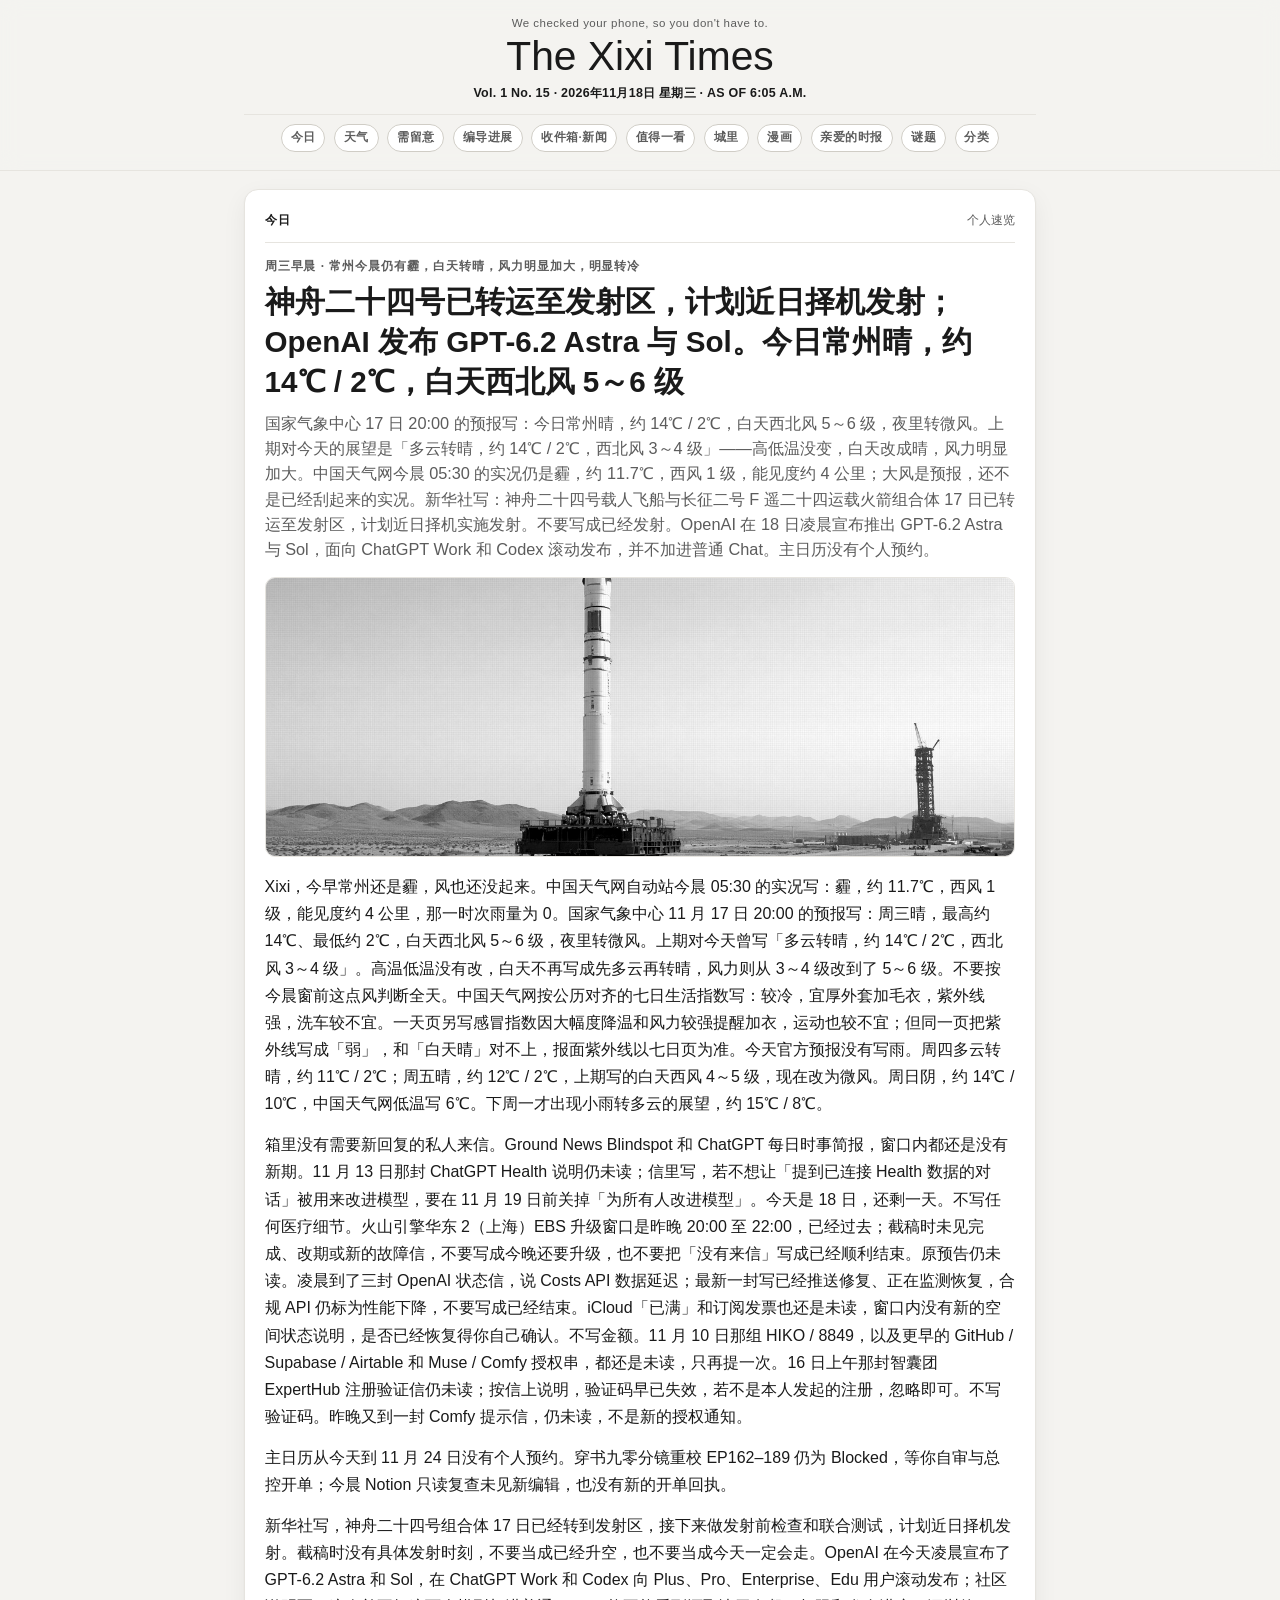
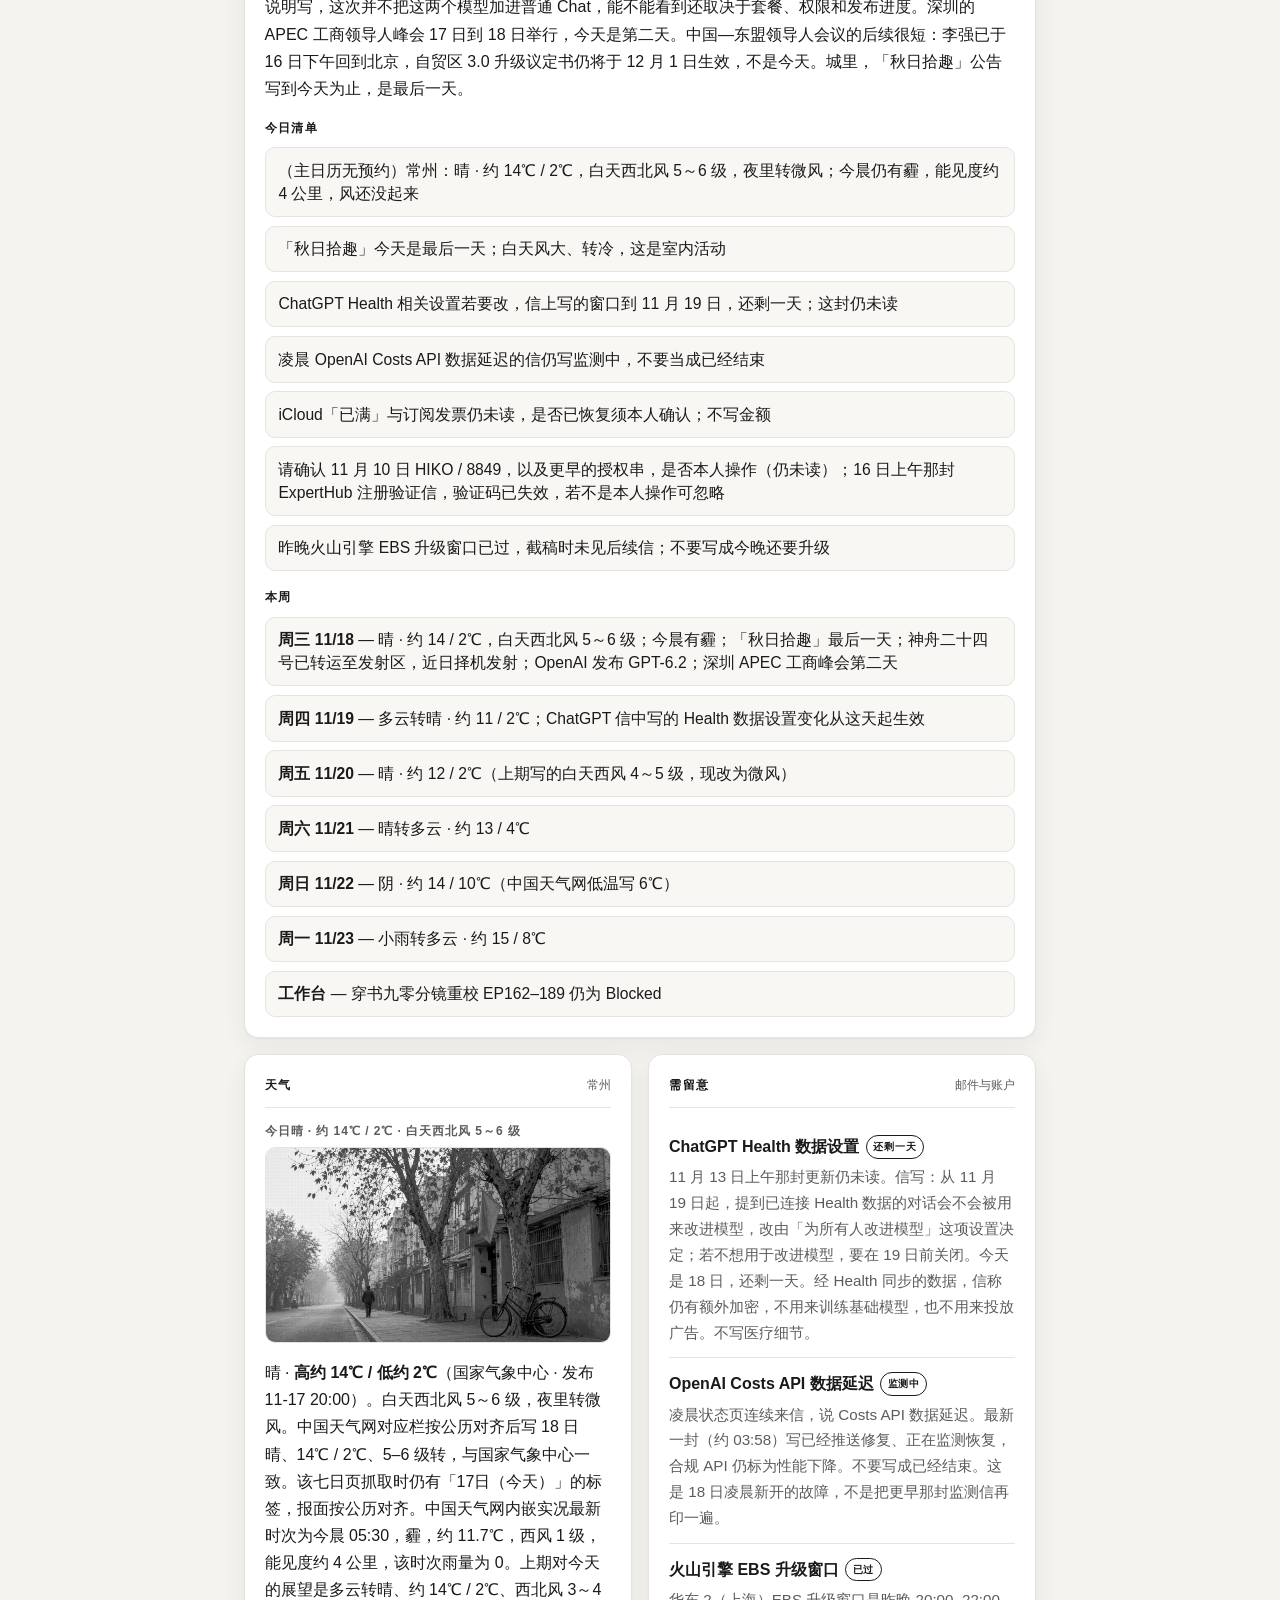
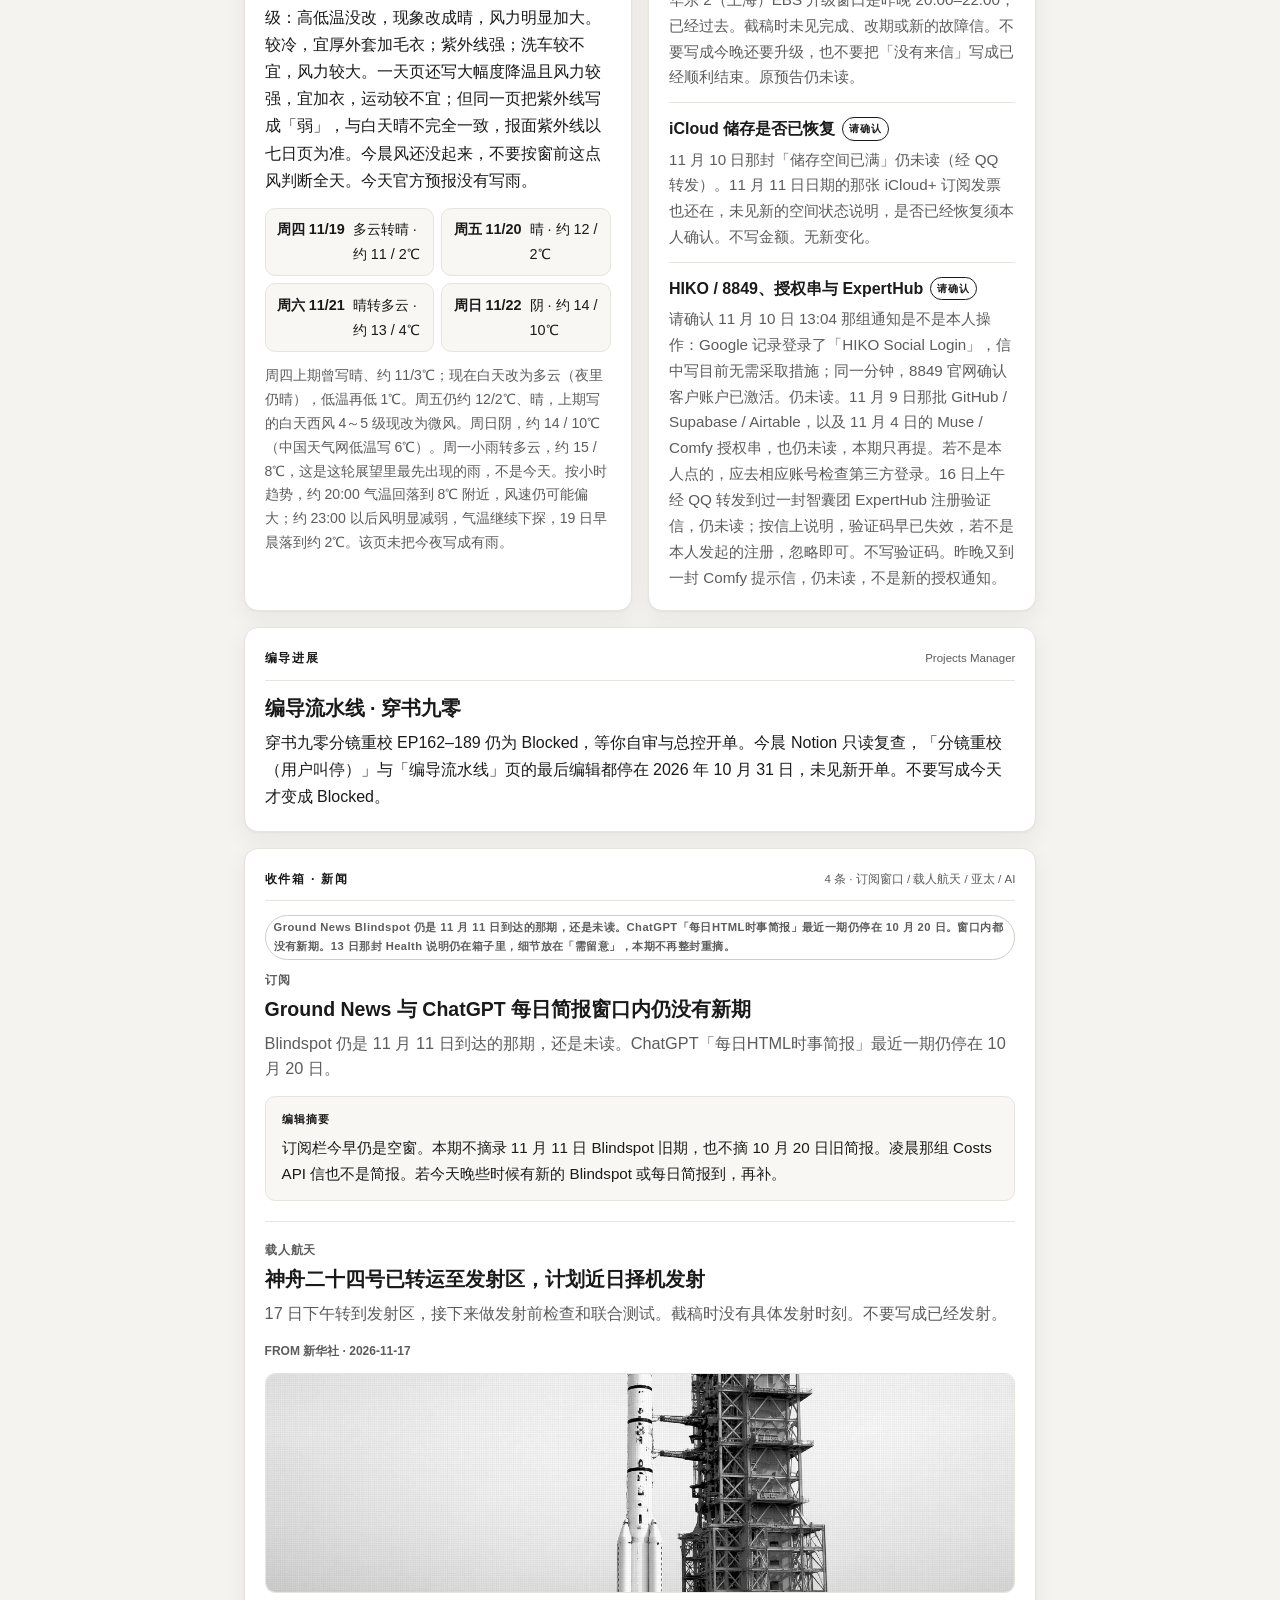
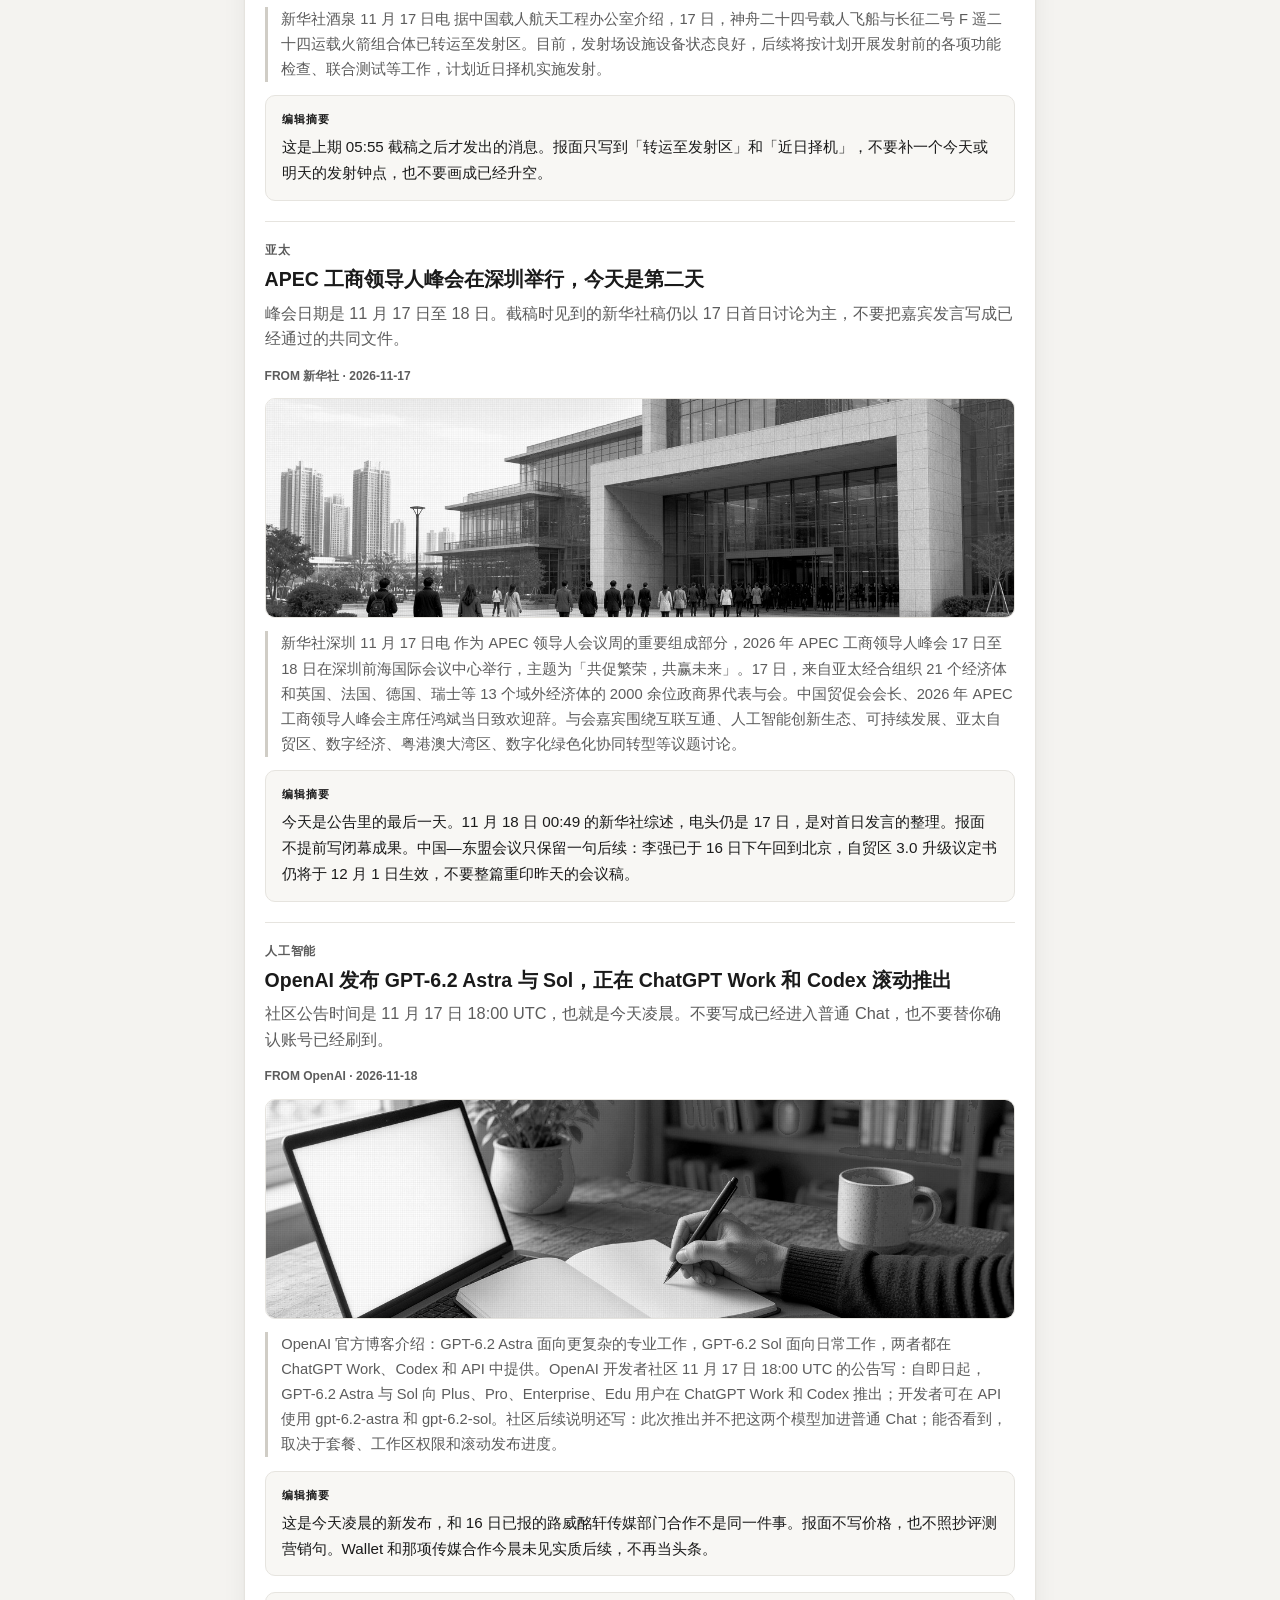
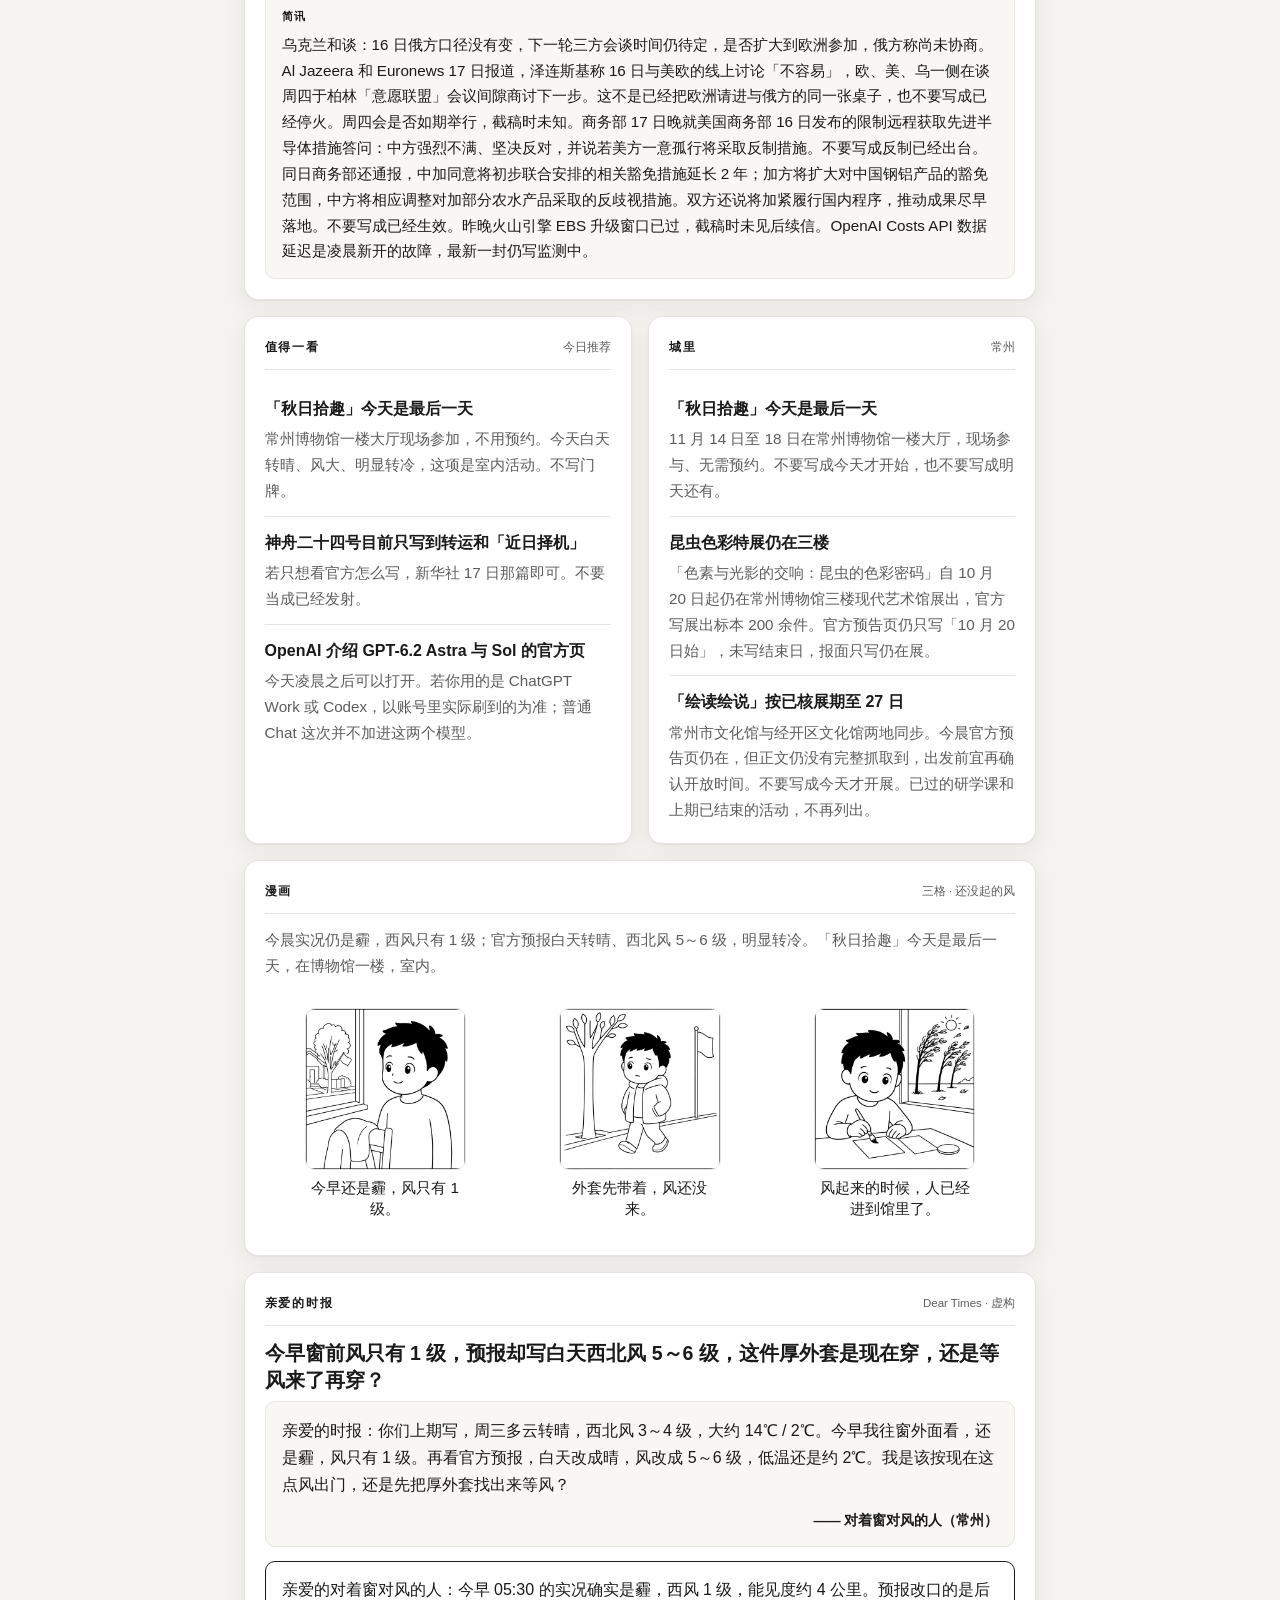
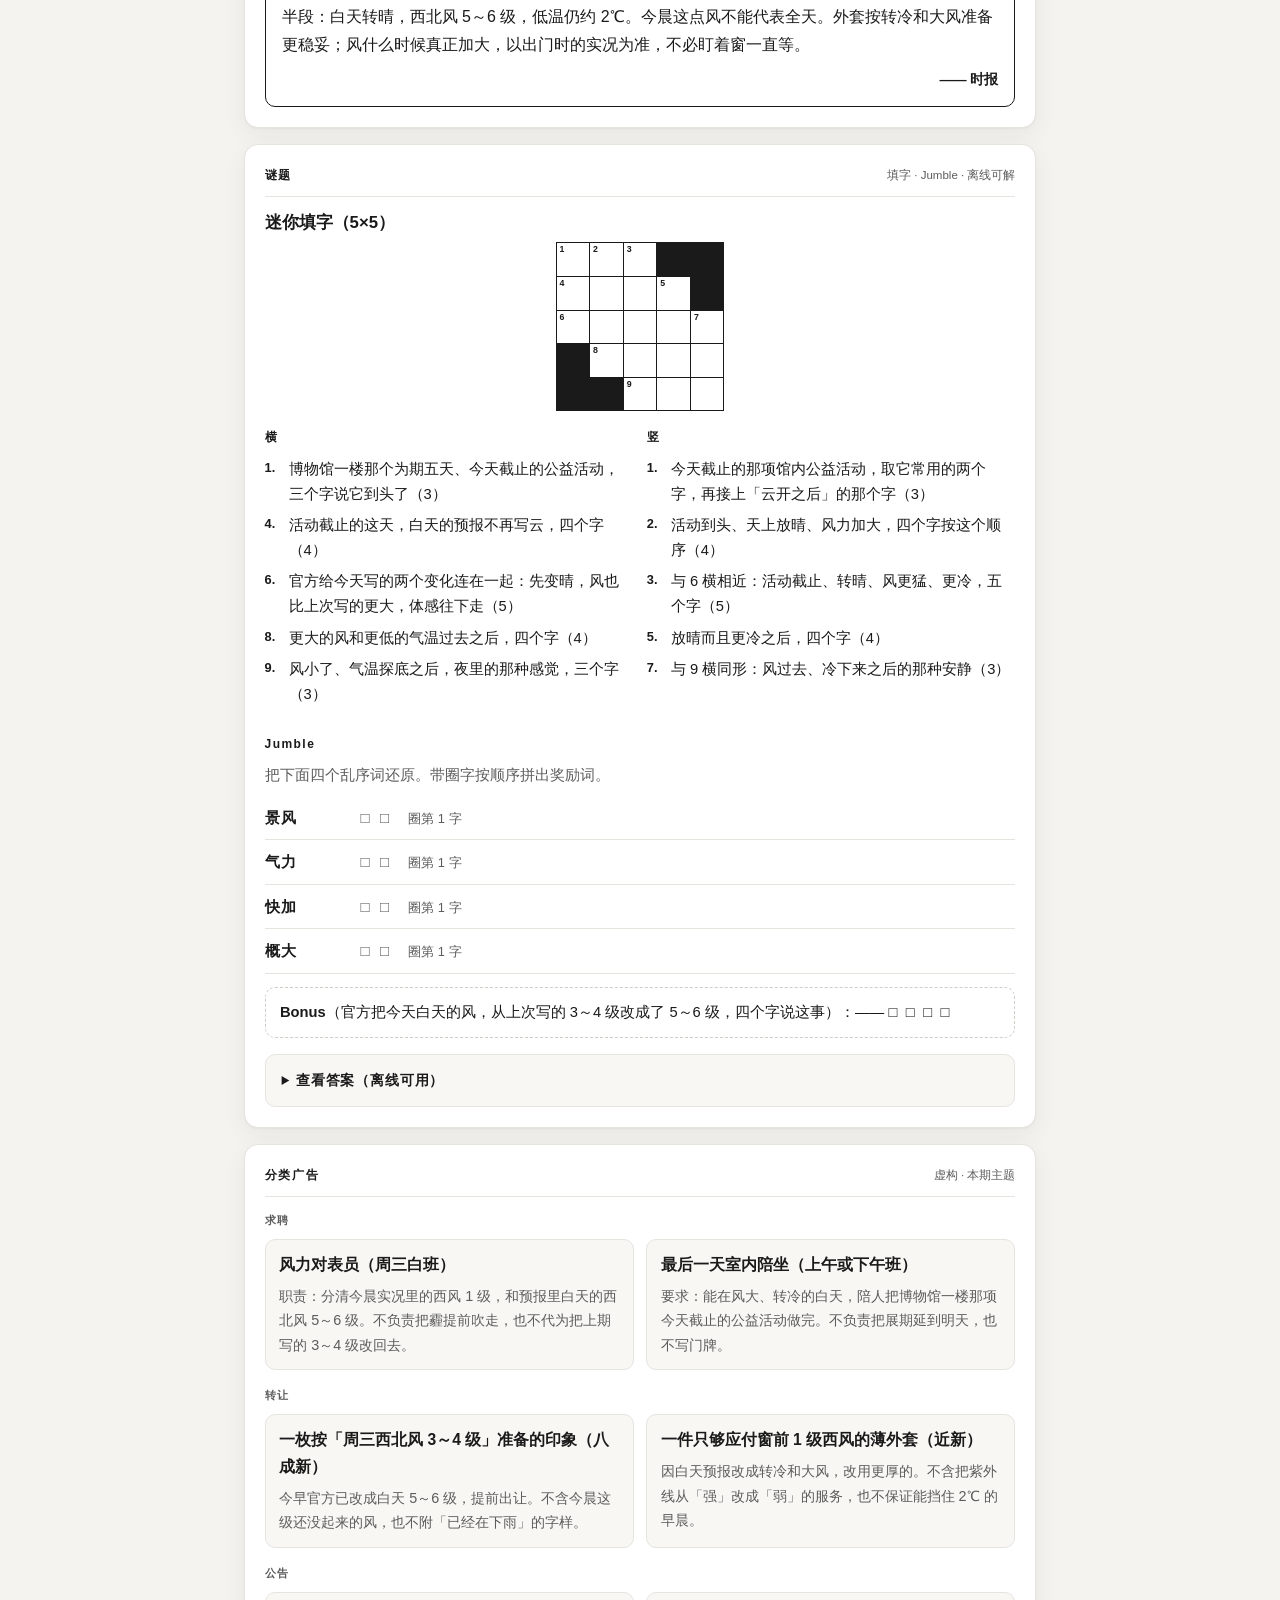
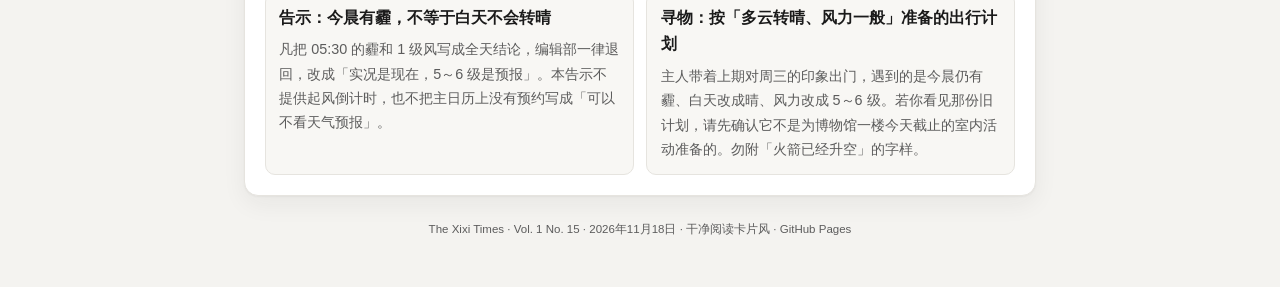
==== docs/index.html @ eb5a060d "Publish The Xixi Times Vol.1 No.15 (2026-11-18) Co-authored-by: xixi <shanxixi0329@gmail.com>" ====
<!DOCTYPE html>
<html lang="zh-CN">
<head>
<meta charset="utf-8">
<meta name="viewport" content="width=device-width, initial-scale=1">
<meta http-equiv="refresh" content="0; url=latest.html">
<title>The Xixi Times</title>
<link rel="stylesheet" href="edition.css">
</head>
<body>
<main class="wrap" style="padding:2rem 1.15rem;">
  <article class="card">
    <h1 class="hed">The Xixi Times</h1>
    <p class="dek">最新一期已就绪。</p>
    <p><a href="latest.html">打开最新一期（Vol.1 No.15 · 2026-11-18）</a></p>
    <p style="font-size:0.9rem;color:#5c5c5c;"><a href="2026-11-18.html">日期版 2026-11-18</a></p>
  </article>
</main>
</body>
</html>
---- docs/edition.css ----
/* The Xixi Times — card edition for GitHub Pages (system CJK fonts, phone-friendly) */

:root {
  --bg: #f4f3f0;
  --card: #ffffff;
  --ink: #1a1a1a;
  --muted: #5c5c5c;
  --line: #e6e4df;
  --line-strong: #d0cdc6;
  --soft-shadow: 0 1px 2px rgba(26, 26, 26, 0.04), 0 8px 24px rgba(26, 26, 26, 0.06);
  --radius: 14px;
  --pad: 1.25rem;
  --max: 100%;
}

*, *::before, *::after { box-sizing: border-box; }

html {
  scroll-behavior: smooth;
}

body {
  margin: 0;
  padding: 0 0 3rem;
  background: var(--bg);
  color: var(--ink);
  font-family: "PingFang SC","Hiragino Sans GB","Microsoft YaHei","PingFang SC","Hiragino Sans GB","Microsoft YaHei","Noto Sans CJK SC",sans-serif;
  font-size: 17px;
  line-height: 1.7;
  -webkit-font-smoothing: antialiased;
}

a {
  color: var(--ink);
  text-decoration-thickness: 1px;
  text-underline-offset: 0.18em;
}

a:hover { opacity: 0.75; }

/* —— Masthead —— */
.masthead {
  position: sticky;
  top: 0;
  z-index: 40;
  background: rgba(244, 243, 240, 0.92);
  backdrop-filter: blur(10px);
  -webkit-backdrop-filter: blur(10px);
  border-bottom: 1px solid var(--line);
}

.masthead-inner {
  max-width: var(--max);
  margin: 0 auto;
  padding: 0.85rem 1.15rem 0.75rem;
}

.motto {
  font-family: "PingFang SC","Hiragino Sans GB","Microsoft YaHei","PingFang SC","Hiragino Sans GB","Microsoft YaHei","Noto Sans CJK SC",sans-serif;
  font-size: 0.72rem;
  font-weight: 400;
  letter-spacing: 0.04em;
  color: var(--muted);
  text-align: center;
  margin: 0 0 0.2rem;
}

.nameplate {
  font-family: "PingFang SC","Hiragino Sans GB","Microsoft YaHei","PingFang SC","Hiragino Sans GB","Microsoft YaHei","Noto Sans CJK SC",sans-serif;
  font-size: clamp(1.85rem, 5vw, 2.55rem);
  line-height: 1;
  text-align: center;
  margin: 0.15rem 0 0.35rem;
  font-weight: 400;
}

.dateline {
  font-family: "PingFang SC","Hiragino Sans GB","Microsoft YaHei","PingFang SC","Hiragino Sans GB","Microsoft YaHei","Noto Sans CJK SC",sans-serif;
  font-size: 0.78rem;
  font-weight: 700;
  letter-spacing: 0.02em;
  text-align: center;
  color: var(--ink);
  margin: 0;
}

.toc {
  display: flex;
  flex-wrap: wrap;
  gap: 0.35rem 0.55rem;
  justify-content: center;
  margin-top: 0.65rem;
  padding-top: 0.55rem;
  border-top: 1px solid var(--line);
}

.toc a {
  font-family: "PingFang SC","Hiragino Sans GB","Microsoft YaHei","PingFang SC","Hiragino Sans GB","Microsoft YaHei","Noto Sans CJK SC",sans-serif;
  font-size: 0.72rem;
  font-weight: 700;
  letter-spacing: 0.04em;
  text-decoration: none;
  color: var(--muted);
  padding: 0.2rem 0.55rem;
  border: 1px solid var(--line-strong);
  border-radius: 999px;
  background: var(--card);
}

.toc a:hover {
  color: var(--ink);
  border-color: var(--ink);
  opacity: 1;
}

/* —— Layout —— */
.wrap {
  max-width: var(--max);
  margin: 0 auto;
  padding: 1.15rem 1.15rem 0;
  display: flex;
  flex-direction: column;
  gap: 1rem;
}

.card {
  background: var(--card);
  border: 1px solid var(--line);
  border-radius: var(--radius);
  box-shadow: var(--soft-shadow);
  padding: var(--pad);
}

.card-header {
  display: flex;
  align-items: baseline;
  justify-content: space-between;
  gap: 0.75rem;
  margin-bottom: 0.85rem;
  padding-bottom: 0.65rem;
  border-bottom: 1px solid var(--line);
}

.section-label {
  font-family: "PingFang SC","Hiragino Sans GB","Microsoft YaHei","PingFang SC","Hiragino Sans GB","Microsoft YaHei","Noto Sans CJK SC",sans-serif;
  font-size: 0.78rem;
  font-weight: 800;
  letter-spacing: 0.14em;
  text-transform: uppercase;
  margin: 0;
}

.section-note {
  font-family: "PingFang SC","Hiragino Sans GB","Microsoft YaHei","PingFang SC","Hiragino Sans GB","Microsoft YaHei","Noto Sans CJK SC",sans-serif;
  font-size: 0.72rem;
  color: var(--muted);
  margin: 0;
}

.kicker {
  font-family: "PingFang SC","Hiragino Sans GB","Microsoft YaHei","PingFang SC","Hiragino Sans GB","Microsoft YaHei","Noto Sans CJK SC",sans-serif;
  font-size: 0.75rem;
  font-weight: 800;
  letter-spacing: 0.08em;
  color: var(--muted);
  margin: 0 0 0.35rem;
}

h1.hed {
  font-family: "PingFang SC","Hiragino Sans GB","Microsoft YaHei","PingFang SC","Hiragino Sans GB","Microsoft YaHei","Noto Sans CJK SC",sans-serif;
  font-size: clamp(1.45rem, 3.5vw, 1.85rem);
  font-weight: 700;
  line-height: 1.35;
  margin: 0 0 0.55rem;
}

h2.hed {
  font-family: "PingFang SC","Hiragino Sans GB","Microsoft YaHei","PingFang SC","Hiragino Sans GB","Microsoft YaHei","Noto Sans CJK SC",sans-serif;
  font-size: 1.22rem;
  font-weight: 700;
  line-height: 1.4;
  margin: 0 0 0.45rem;
}

h3.hed-sm {
  font-family: "PingFang SC","Hiragino Sans GB","Microsoft YaHei","PingFang SC","Hiragino Sans GB","Microsoft YaHei","Noto Sans CJK SC",sans-serif;
  font-size: 1.05rem;
  font-weight: 700;
  line-height: 1.4;
  margin: 0 0 0.35rem;
}

.dek {
  font-family: "PingFang SC","Hiragino Sans GB","Microsoft YaHei","PingFang SC","Hiragino Sans GB","Microsoft YaHei","Noto Sans CJK SC",sans-serif;
  font-size: 1.02rem;
  line-height: 1.55;
  color: var(--muted);
  margin: 0 0 0.9rem;
}

.byline {
  font-family: "PingFang SC","Hiragino Sans GB","Microsoft YaHei","PingFang SC","Hiragino Sans GB","Microsoft YaHei","Noto Sans CJK SC",sans-serif;
  font-size: 0.75rem;
  font-weight: 700;
  color: var(--muted);
  margin: 0 0 0.75rem;
}

.body p {
  margin: 0 0 0.85rem;
}

.body p:last-child { margin-bottom: 0; }

.lead-img {
  width: 100%;
  height: auto;
  max-height: 280px;
  object-fit: cover;
  border-radius: 10px;
  display: block;
  margin: 0 0 1rem;
  border: 1px solid var(--line);
}

.story-img {
  width: 100%;
  height: auto;
  max-height: 220px;
  object-fit: cover;
  border-radius: 10px;
  display: block;
  margin: 0.75rem 0 0.85rem;
  border: 1px solid var(--line);
}

.summary {
  margin-top: 0.85rem;
  padding: 0.85rem 1rem;
  background: #f8f7f4;
  border-radius: 10px;
  border: 1px solid var(--line);
  font-size: 0.95rem;
}

.summary-label {
  font-family: "PingFang SC","Hiragino Sans GB","Microsoft YaHei","PingFang SC","Hiragino Sans GB","Microsoft YaHei","Noto Sans CJK SC",sans-serif;
  font-size: 0.7rem;
  font-weight: 800;
  letter-spacing: 0.1em;
  display: block;
  margin-bottom: 0.35rem;
}

.uncertain {
  display: inline-block;
  font-family: "PingFang SC","Hiragino Sans GB","Microsoft YaHei","PingFang SC","Hiragino Sans GB","Microsoft YaHei","Noto Sans CJK SC",sans-serif;
  font-size: 0.7rem;
  font-weight: 700;
  letter-spacing: 0.04em;
  padding: 0.15rem 0.5rem;
  border: 1px solid var(--line-strong);
  border-radius: 999px;
  color: var(--muted);
  margin: 0 0 0.65rem;
}

/* —— Lists / chips —— */
.bullet-list {
  list-style: none;
  margin: 0;
  padding: 0;
  display: flex;
  flex-direction: column;
  gap: 0.55rem;
}

.bullet-list li {
  padding: 0.65rem 0.8rem;
  background: #f8f7f4;
  border-radius: 10px;
  border: 1px solid var(--line);
  font-size: 0.98rem;
  line-height: 1.5;
}

.subhead {
  font-family: "PingFang SC","Hiragino Sans GB","Microsoft YaHei","PingFang SC","Hiragino Sans GB","Microsoft YaHei","Noto Sans CJK SC",sans-serif;
  font-size: 0.75rem;
  font-weight: 800;
  letter-spacing: 0.12em;
  margin: 1rem 0 0.55rem;
}

.subhead:first-child { margin-top: 0; }

/* —— Weather —— */
.wx-big {
  font-family: "PingFang SC","Hiragino Sans GB","Microsoft YaHei","PingFang SC","Hiragino Sans GB","Microsoft YaHei","Noto Sans CJK SC",sans-serif;
  font-size: 2rem;
  font-weight: 800;
  line-height: 1.1;
  margin: 0 0 0.35rem;
}

.wx-big span {
  font-size: 0.85rem;
  font-weight: 700;
  letter-spacing: 0.06em;
  color: var(--muted);
  margin-left: 0.35rem;
}

.wx-grid {
  display: grid;
  grid-template-columns: 1fr;
  gap: 0.45rem;
  margin-top: 0.85rem;
}

@media (min-width: 560px) {
  .wx-grid { grid-template-columns: 1fr 1fr; }
}

.wx-day {
  display: flex;
  justify-content: space-between;
  gap: 0.5rem;
  padding: 0.55rem 0.7rem;
  border: 1px solid var(--line);
  border-radius: 10px;
  background: #f8f7f4;
  font-size: 0.9rem;
}

.wx-day strong {
  font-family: "PingFang SC","Hiragino Sans GB","Microsoft YaHei","PingFang SC","Hiragino Sans GB","Microsoft YaHei","Noto Sans CJK SC",sans-serif;
  font-weight: 800;
  white-space: nowrap;
}

/* —— Needs a look —— */
.look-item {
  padding: 0.75rem 0;
  border-bottom: 1px solid var(--line);
}

.look-item:last-child { border-bottom: 0; padding-bottom: 0; }
.look-item:first-child { padding-top: 0; }

.look-hed {
  font-family: "PingFang SC","Hiragino Sans GB","Microsoft YaHei","PingFang SC","Hiragino Sans GB","Microsoft YaHei","Noto Sans CJK SC",sans-serif;
  font-weight: 700;
  font-size: 1rem;
  margin: 0 0 0.25rem;
  display: flex;
  flex-wrap: wrap;
  align-items: center;
  gap: 0.4rem;
}

.tag {
  font-family: "PingFang SC","Hiragino Sans GB","Microsoft YaHei","PingFang SC","Hiragino Sans GB","Microsoft YaHei","Noto Sans CJK SC",sans-serif;
  font-size: 0.65rem;
  font-weight: 800;
  letter-spacing: 0.08em;
  padding: 0.12rem 0.4rem;
  border-radius: 999px;
  border: 1px solid var(--ink);
  text-transform: uppercase;
}

.tag.fyi {
  border-color: var(--line-strong);
  color: var(--muted);
}

.look-dek {
  margin: 0;
  color: var(--muted);
  font-size: 0.95rem;
}

/* —— Story cards —— */
.story + .story {
  margin-top: 1.25rem;
  padding-top: 1.15rem;
  border-top: 1px solid var(--line);
}

.excerpt {
  font-size: 0.92rem;
  color: var(--muted);
  border-left: 3px solid var(--line-strong);
  padding-left: 0.85rem;
  margin: 0.65rem 0;
}

/* —— Two-up grid for light cards —— */
.grid-2 {
  display: grid;
  grid-template-columns: 1fr;
  gap: 1rem;
}

@media (min-width: 700px) {
  .grid-2 { grid-template-columns: 1fr 1fr; }
}

/* —— Comic —— */
.comic-grid {
  display: grid;
  grid-template-columns: 1fr;
  gap: 0.85rem;
}

@media (min-width: 640px) {
  .comic-grid { grid-template-columns: 1fr 1fr 1fr; }
}

.comic-panel {
  display: flex;
  flex-direction: column;
  gap: 0.45rem;
}

.comic-panel img {
  width: 100%;
  aspect-ratio: 1;
  object-fit: cover;
  border-radius: 10px;
  border: 1px solid var(--line);
  display: block;
}

.comic-cap {
  font-family: "PingFang SC","Hiragino Sans GB","Microsoft YaHei","PingFang SC","Hiragino Sans GB","Microsoft YaHei","Noto Sans CJK SC",sans-serif;
  font-size: 0.95rem;
  text-align: center;
  margin: 0;
  line-height: 1.4;
}

.premise {
  font-size: 0.95rem;
  color: var(--muted);
  margin: 0 0 0.85rem;
}

/* —— Dear Times —— */
.letter-block {
  padding: 0.9rem 1rem;
  background: #f8f7f4;
  border-radius: 10px;
  border: 1px solid var(--line);
  margin-bottom: 0.85rem;
}

.reply-block {
  padding: 0.9rem 1rem;
  border-radius: 10px;
  border: 1px solid var(--ink);
}

.sig {
  font-family: "PingFang SC","Hiragino Sans GB","Microsoft YaHei","PingFang SC","Hiragino Sans GB","Microsoft YaHei","Noto Sans CJK SC",sans-serif;
  font-size: 0.85rem;
  font-weight: 700;
  margin: 0.65rem 0 0;
  text-align: right;
}

/* —— Puzzles —— */
.xw-wrap {
  overflow-x: auto;
  margin: 0.5rem 0 1rem;
}

.xw {
  border-collapse: collapse;
  margin: 0 auto;
}

.xw td {
  width: 2.1rem;
  height: 2.1rem;
  border: 1.5px solid var(--ink);
  text-align: center;
  vertical-align: middle;
  font-family: "PingFang SC","Hiragino Sans GB","Microsoft YaHei","PingFang SC","Hiragino Sans GB","Microsoft YaHei","Noto Sans CJK SC",sans-serif;
  font-weight: 700;
  font-size: 1rem;
  position: relative;
  background: #fff;
}

.xw td.block {
  background: #1a1a1a;
  border-color: #1a1a1a;
}

.xw .num {
  position: absolute;
  top: 2px;
  left: 3px;
  font-size: 0.55rem;
  font-weight: 800;
  line-height: 1;
}

.clue-cols {
  display: grid;
  grid-template-columns: 1fr;
  gap: 0.85rem;
}

@media (min-width: 600px) {
  .clue-cols { grid-template-columns: 1fr 1fr; }
}

.clue-list {
  list-style: none;
  margin: 0;
  padding: 0;
  font-size: 0.92rem;
}

.clue-list li {
  margin-bottom: 0.4rem;
  padding-left: 1.5rem;
  position: relative;
}

.clue-list .n {
  position: absolute;
  left: 0;
  font-family: "PingFang SC","Hiragino Sans GB","Microsoft YaHei","PingFang SC","Hiragino Sans GB","Microsoft YaHei","Noto Sans CJK SC",sans-serif;
  font-weight: 800;
  font-size: 0.8rem;
}

.jumble-row {
  display: flex;
  flex-wrap: wrap;
  align-items: baseline;
  gap: 0.5rem 1rem;
  padding: 0.55rem 0;
  border-bottom: 1px solid var(--line);
  font-size: 0.95rem;
}

.jumble-row:last-of-type { border-bottom: 0; }

.j-scramble {
  font-family: "PingFang SC","Hiragino Sans GB","Microsoft YaHei","PingFang SC","Hiragino Sans GB","Microsoft YaHei","Noto Sans CJK SC",sans-serif;
  font-weight: 800;
  letter-spacing: 0.12em;
  min-width: 5rem;
}

.j-slots {
  font-family: "PingFang SC","Hiragino Sans GB","Microsoft YaHei","PingFang SC","Hiragino Sans GB","Microsoft YaHei","Noto Sans CJK SC",sans-serif;
  letter-spacing: 0.2em;
  color: var(--muted);
}

.bonus-box {
  margin-top: 0.85rem;
  padding: 0.75rem 0.9rem;
  border: 1px dashed var(--line-strong);
  border-radius: 10px;
  font-size: 0.92rem;
}

.answers {
  margin-top: 1rem;
  padding: 0.85rem 1rem;
  background: #f8f7f4;
  border-radius: 10px;
  border: 1px solid var(--line);
}

.answers summary {
  font-family: "PingFang SC","Hiragino Sans GB","Microsoft YaHei","PingFang SC","Hiragino Sans GB","Microsoft YaHei","Noto Sans CJK SC",sans-serif;
  font-weight: 800;
  font-size: 0.85rem;
  letter-spacing: 0.06em;
  cursor: pointer;
}

.answers-body {
  margin-top: 0.65rem;
  font-size: 0.9rem;
  color: var(--muted);
}

/* —— Classifieds —— */
.ad-grid {
  display: grid;
  grid-template-columns: 1fr;
  gap: 0.75rem;
}

@media (min-width: 600px) {
  .ad-grid { grid-template-columns: 1fr 1fr; }
}

.ad {
  padding: 0.75rem 0.85rem;
  border: 1px solid var(--line);
  border-radius: 10px;
  background: #f8f7f4;
}

.ad h4 {
  font-family: "PingFang SC","Hiragino Sans GB","Microsoft YaHei","PingFang SC","Hiragino Sans GB","Microsoft YaHei","Noto Sans CJK SC",sans-serif;
  font-size: 0.98rem;
  margin: 0 0 0.35rem;
}

.ad p {
  margin: 0;
  font-size: 0.9rem;
  color: var(--muted);
}

.ad-cat {
  font-family: "PingFang SC","Hiragino Sans GB","Microsoft YaHei","PingFang SC","Hiragino Sans GB","Microsoft YaHei","Noto Sans CJK SC",sans-serif;
  font-size: 0.7rem;
  font-weight: 800;
  letter-spacing: 0.12em;
  color: var(--muted);
  margin: 0 0 0.55rem;
}

/* —— Link list —— */
.link-item {
  padding: 0.65rem 0;
  border-bottom: 1px solid var(--line);
}

.link-item:last-child { border-bottom: 0; }

.link-item h4 {
  font-family: "PingFang SC","Hiragino Sans GB","Microsoft YaHei","PingFang SC","Hiragino Sans GB","Microsoft YaHei","Noto Sans CJK SC",sans-serif;
  font-size: 1rem;
  margin: 0 0 0.25rem;
}

.link-item p {
  margin: 0;
  font-size: 0.92rem;
  color: var(--muted);
}

.foot {
  max-width: var(--max);
  margin: 1.5rem auto 0;
  padding: 0 1.15rem;
  text-align: center;
  font-family: "PingFang SC","Hiragino Sans GB","Microsoft YaHei","PingFang SC","Hiragino Sans GB","Microsoft YaHei","Noto Sans CJK SC",sans-serif;
  font-size: 0.72rem;
  color: var(--muted);
}

/* —— Mobile / GH Pages tune (no local fonts) —— */
html { -webkit-text-size-adjust: 100%; }
body {
  font-size: 16px;
  overflow-x: hidden;
}
.masthead-inner,
.wrap,
.foot {
  max-width: min(820px, 100%);
  width: 100%;
  box-sizing: border-box;
  padding-left: max(0.85rem, env(safe-area-inset-left));
  padding-right: max(0.85rem, env(safe-area-inset-right));
}
.card { max-width: 100%; }
.lead-img, .story-img, .comic-panel img {
  max-width: 100%;
  height: auto;
}
.toc {
  overflow-x: auto;
  -webkit-overflow-scrolling: touch;
  flex-wrap: nowrap;
  justify-content: flex-start;
  padding-bottom: 0.35rem;
}
@media (min-width: 480px) {
  .toc { flex-wrap: wrap; justify-content: center; overflow-x: visible; }
}
@media (max-width: 479px) {
  body { font-size: 16px; line-height: 1.65; }
  .card { padding: 1rem; border-radius: 12px; }
  h1.hed { font-size: 1.35rem; }
  h2.hed { font-size: 1.12rem; }
  .nameplate { font-size: 1.75rem; }
  .xw td { width: 1.75rem; height: 1.75rem; font-size: 0.9rem; }
}

@media print {
  .masthead { position: static; background: #fff; }
  body { background: #fff; }
  .card { box-shadow: none; break-inside: avoid; }
}
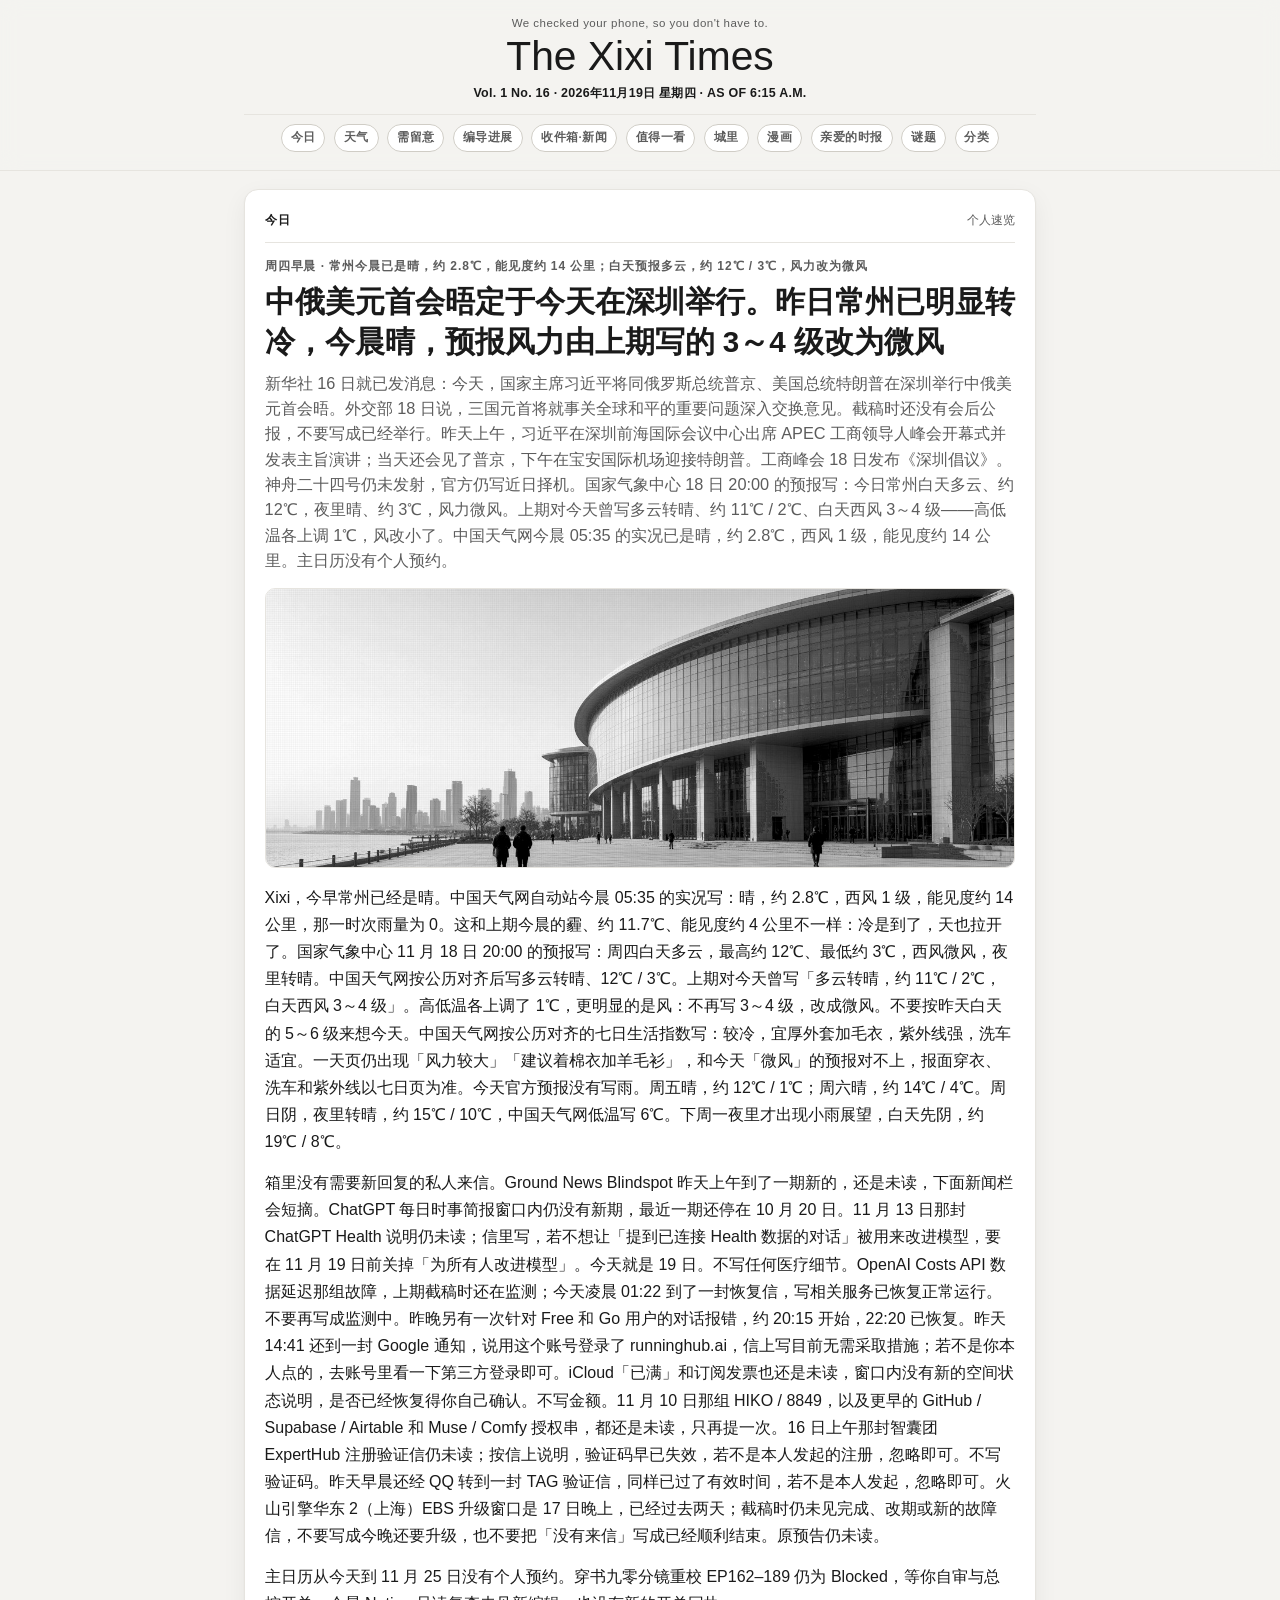
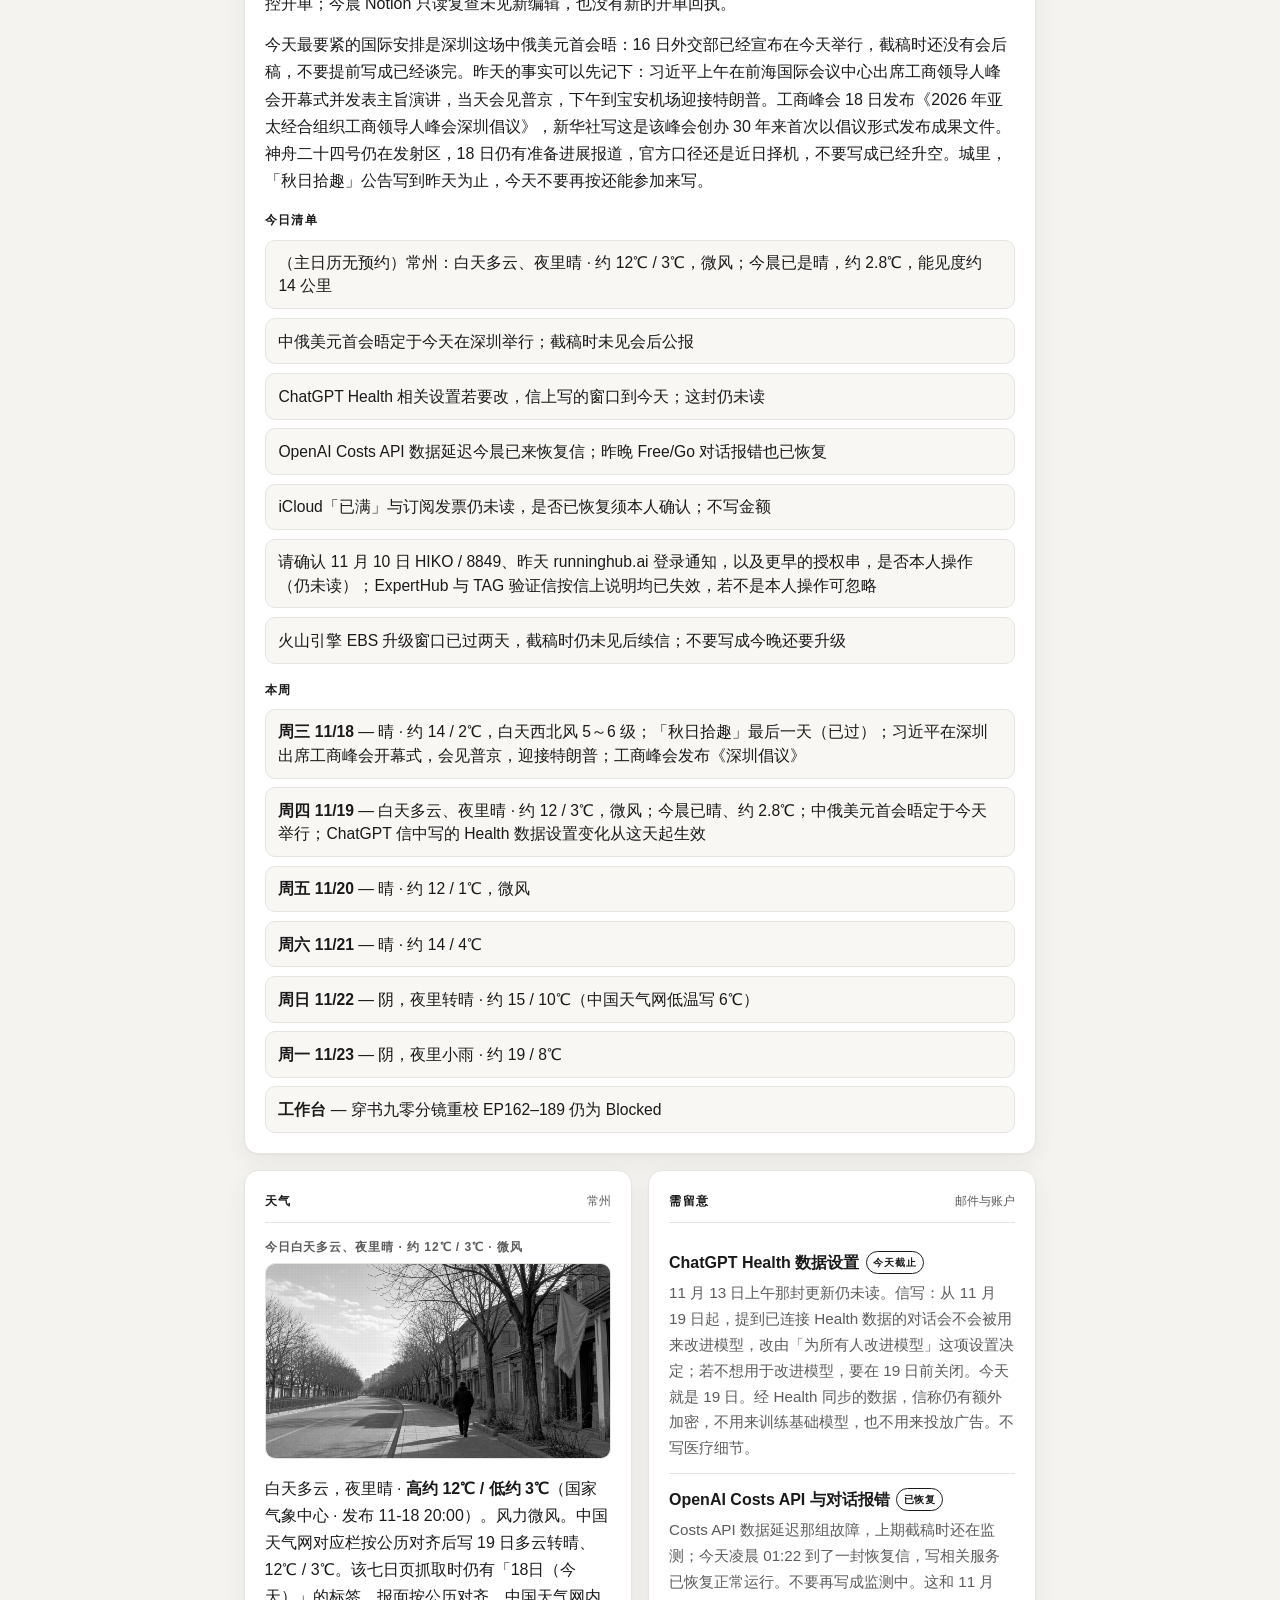
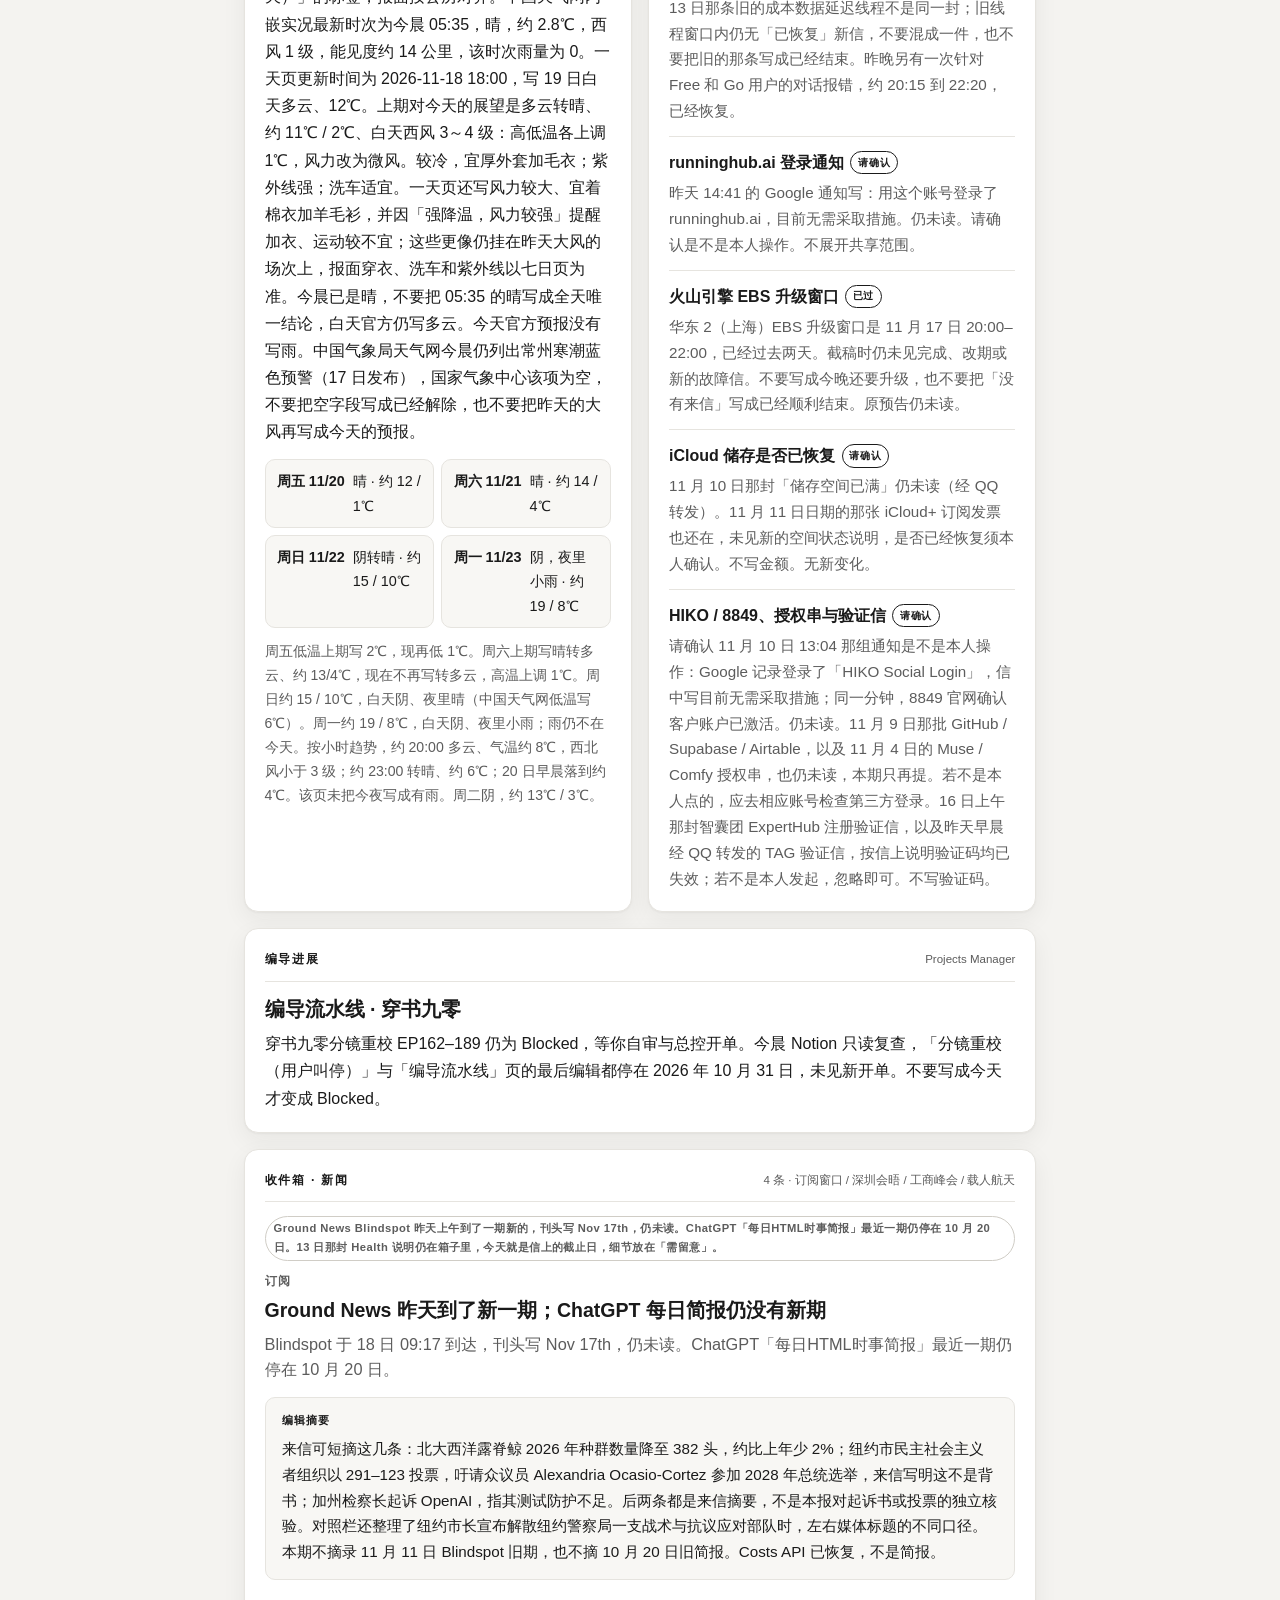
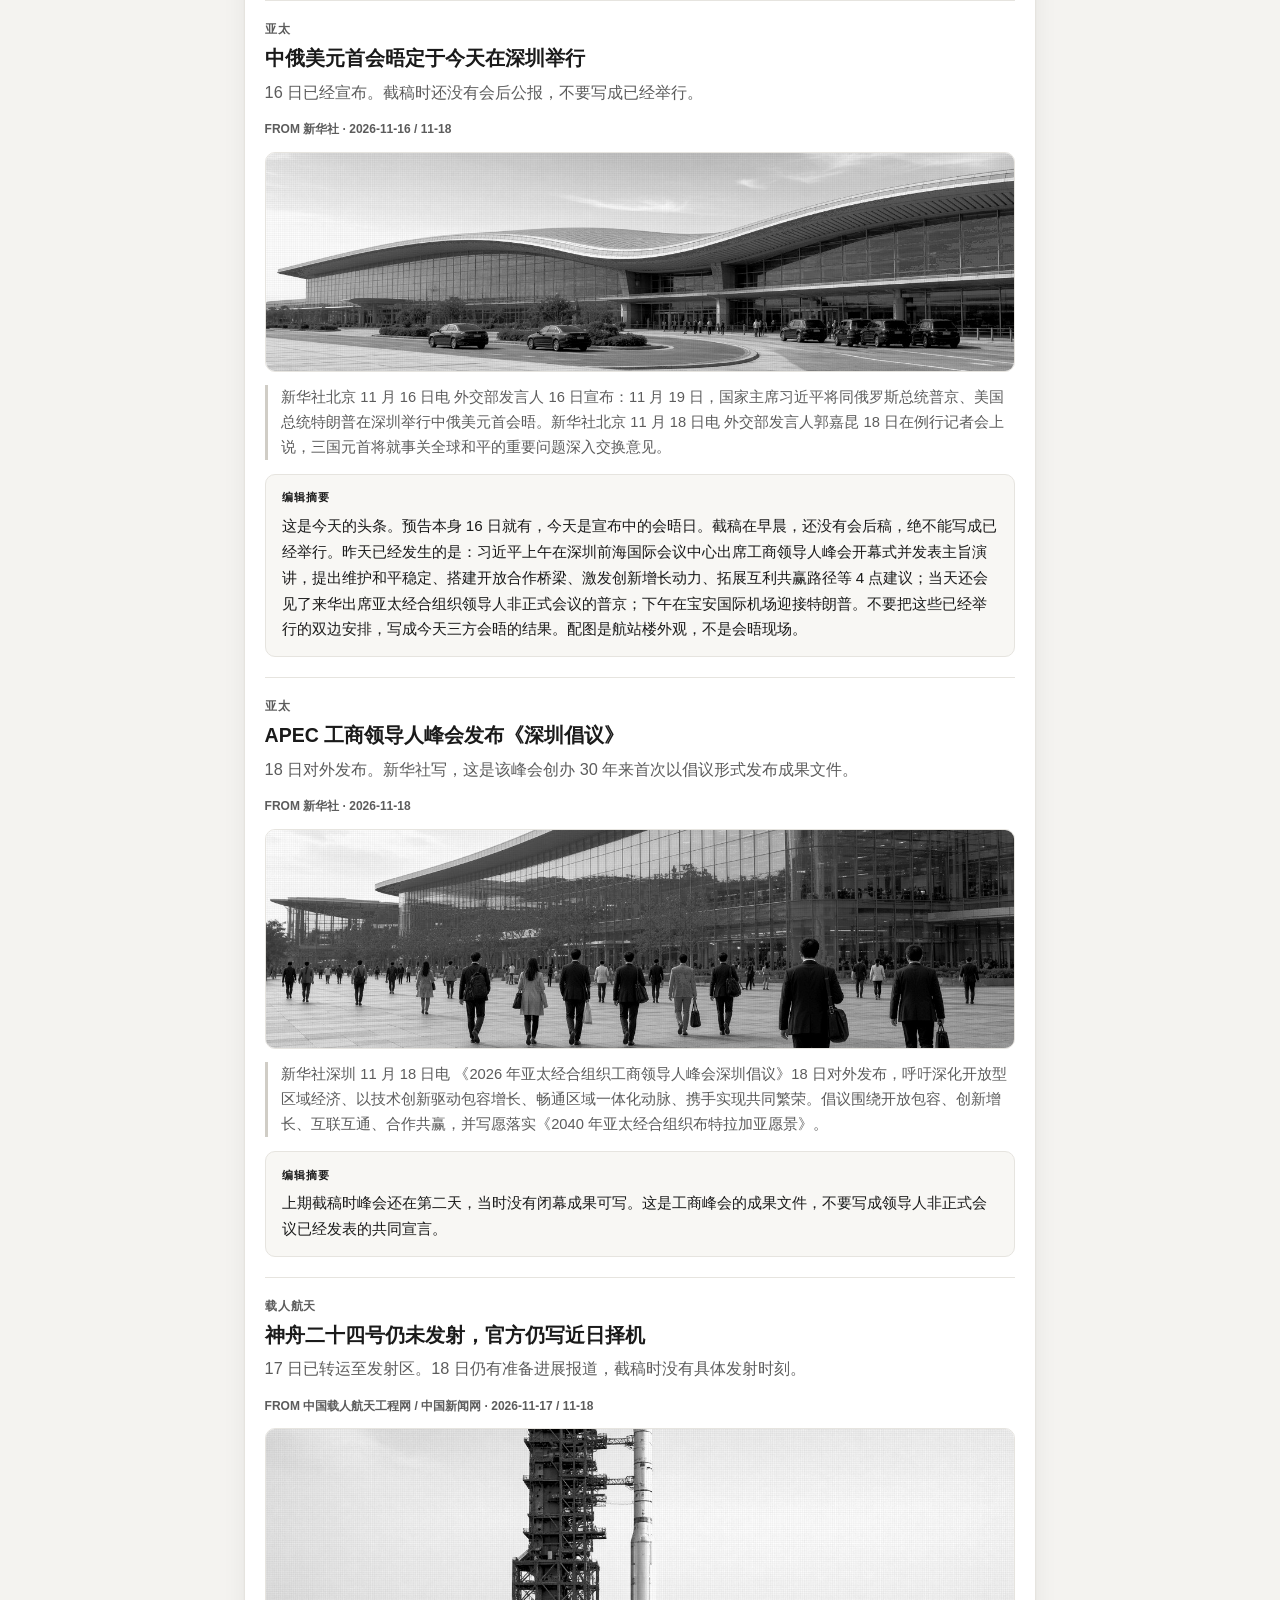
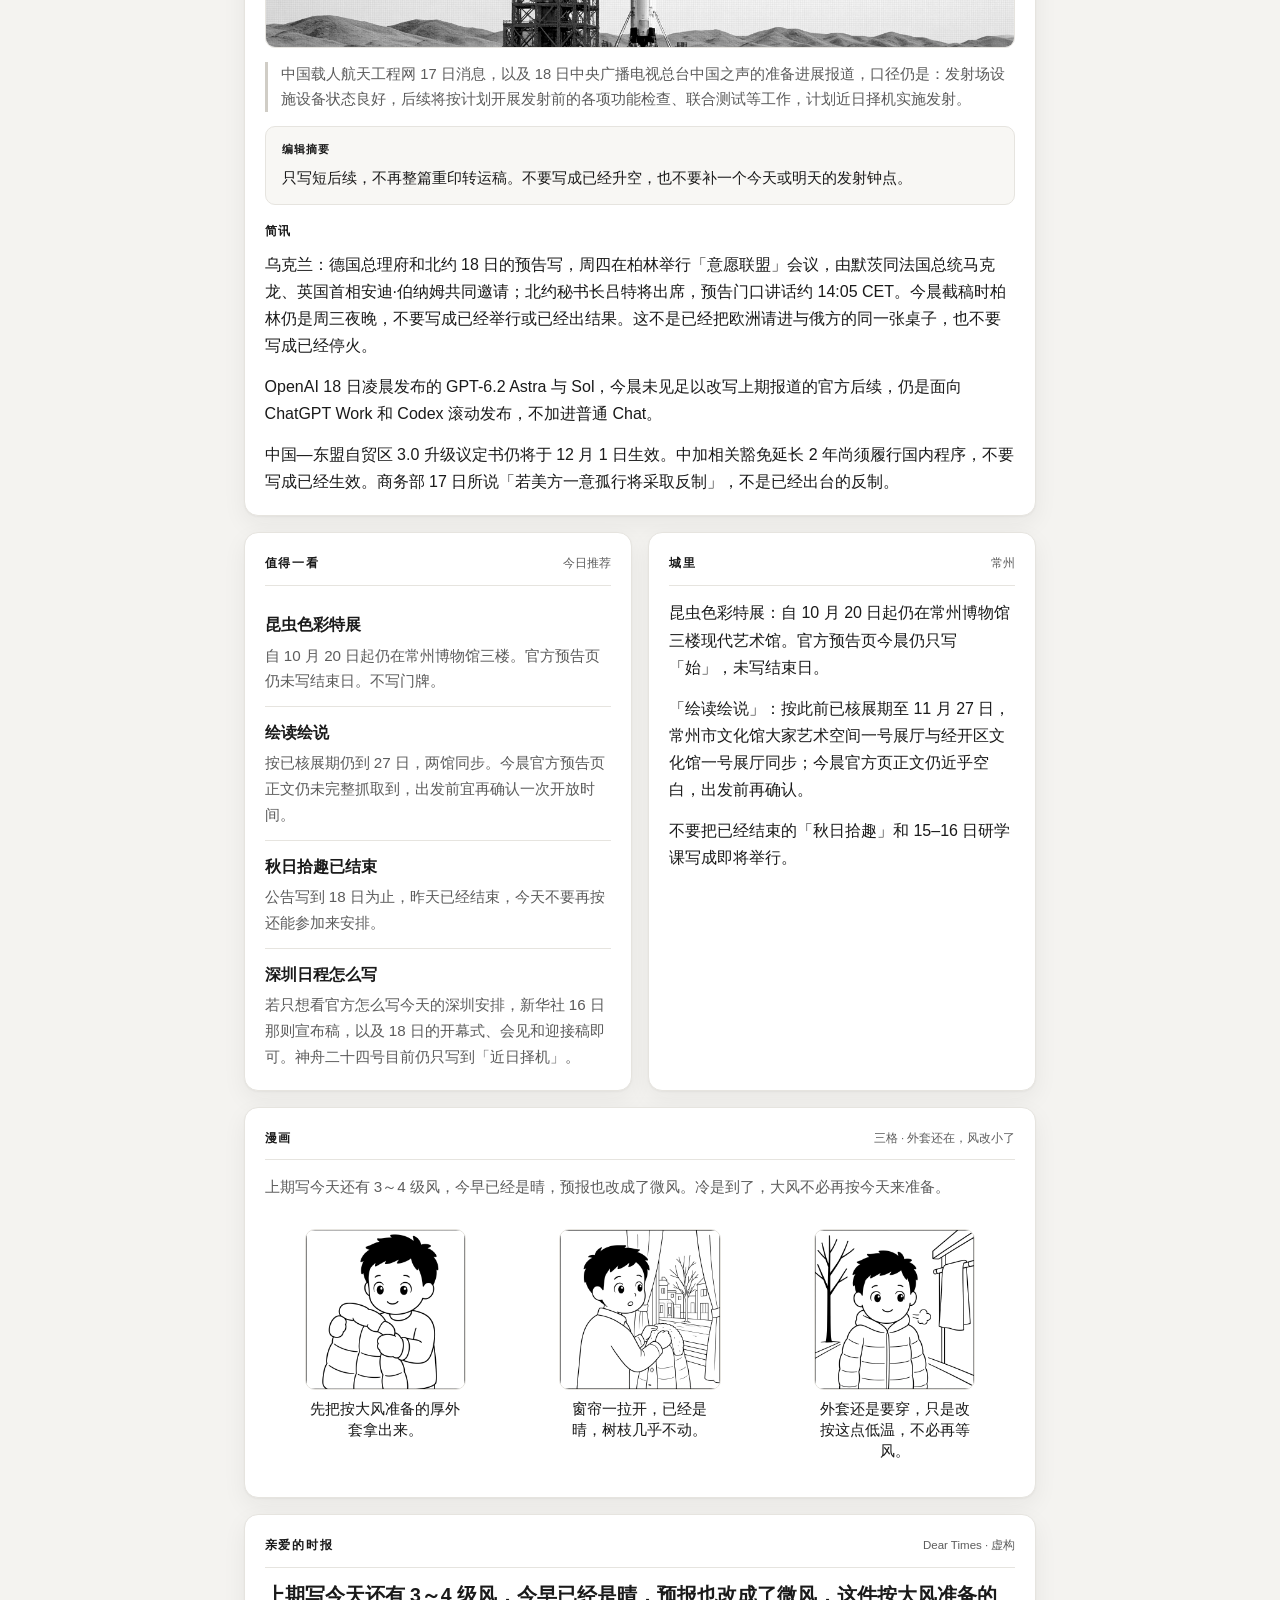
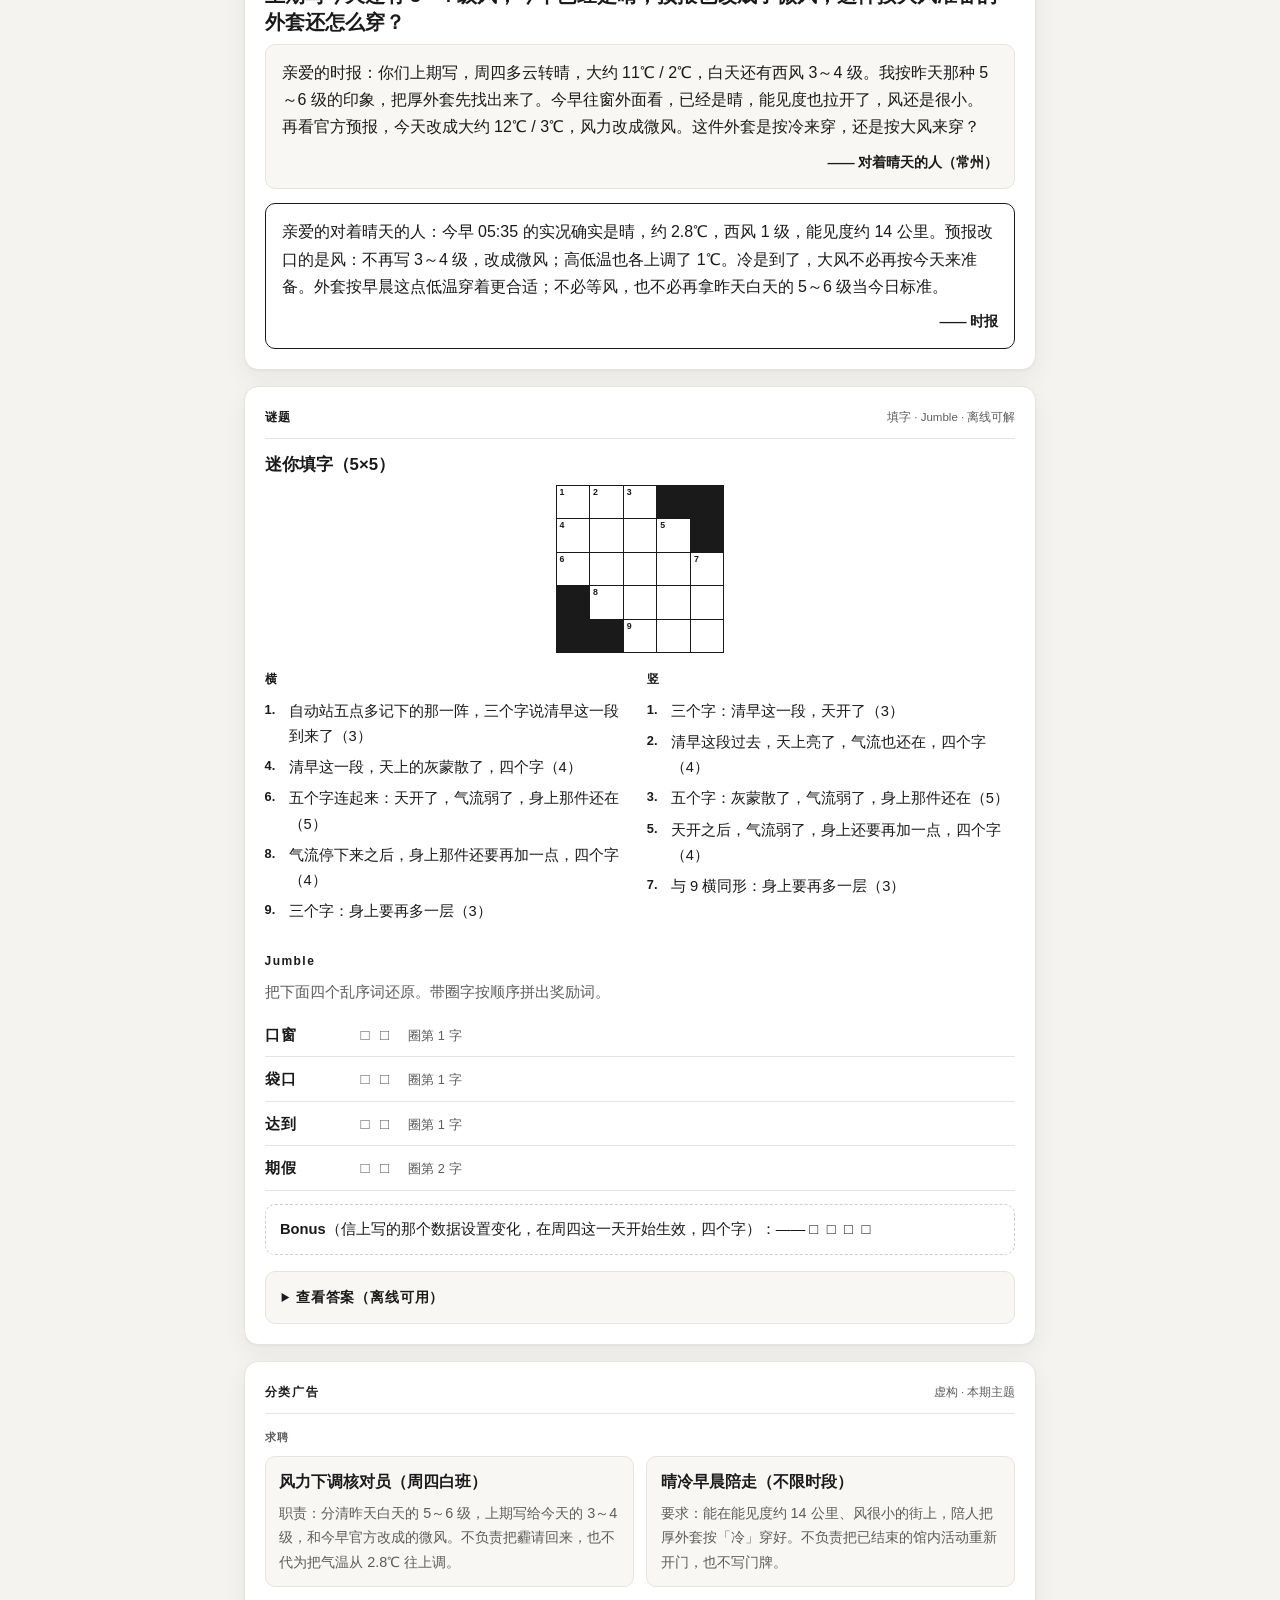
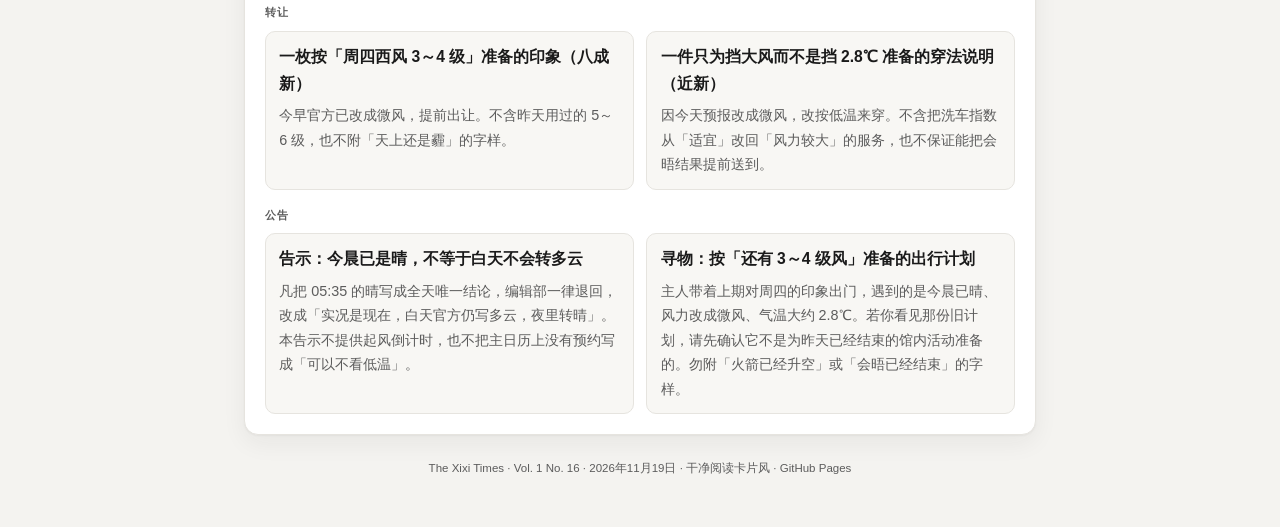
==== commit 89e48952: "Publish The Xixi Times Vol.1 No.16 (2026-11-19) Co-authored-by: xixi <shanxixi0329@gmail.com>" ====
--- a/docs/index.html
+++ b/docs/index.html
@@ -12,8 +12,8 @@
   <article class="card">
     <h1 class="hed">The Xixi Times</h1>
     <p class="dek">最新一期已就绪。</p>
-    <p><a href="latest.html">打开最新一期（Vol.1 No.15 · 2026-11-18）</a></p>
-    <p style="font-size:0.9rem;color:#5c5c5c;"><a href="2026-11-18.html">日期版 2026-11-18</a></p>
+    <p><a href="latest.html">打开最新一期（Vol.1 No.16 · 2026-11-19）</a></p>
+    <p style="font-size:0.9rem;color:#5c5c5c;"><a href="2026-11-19.html">日期版 2026-11-19</a></p>
   </article>
 </main>
 </body>
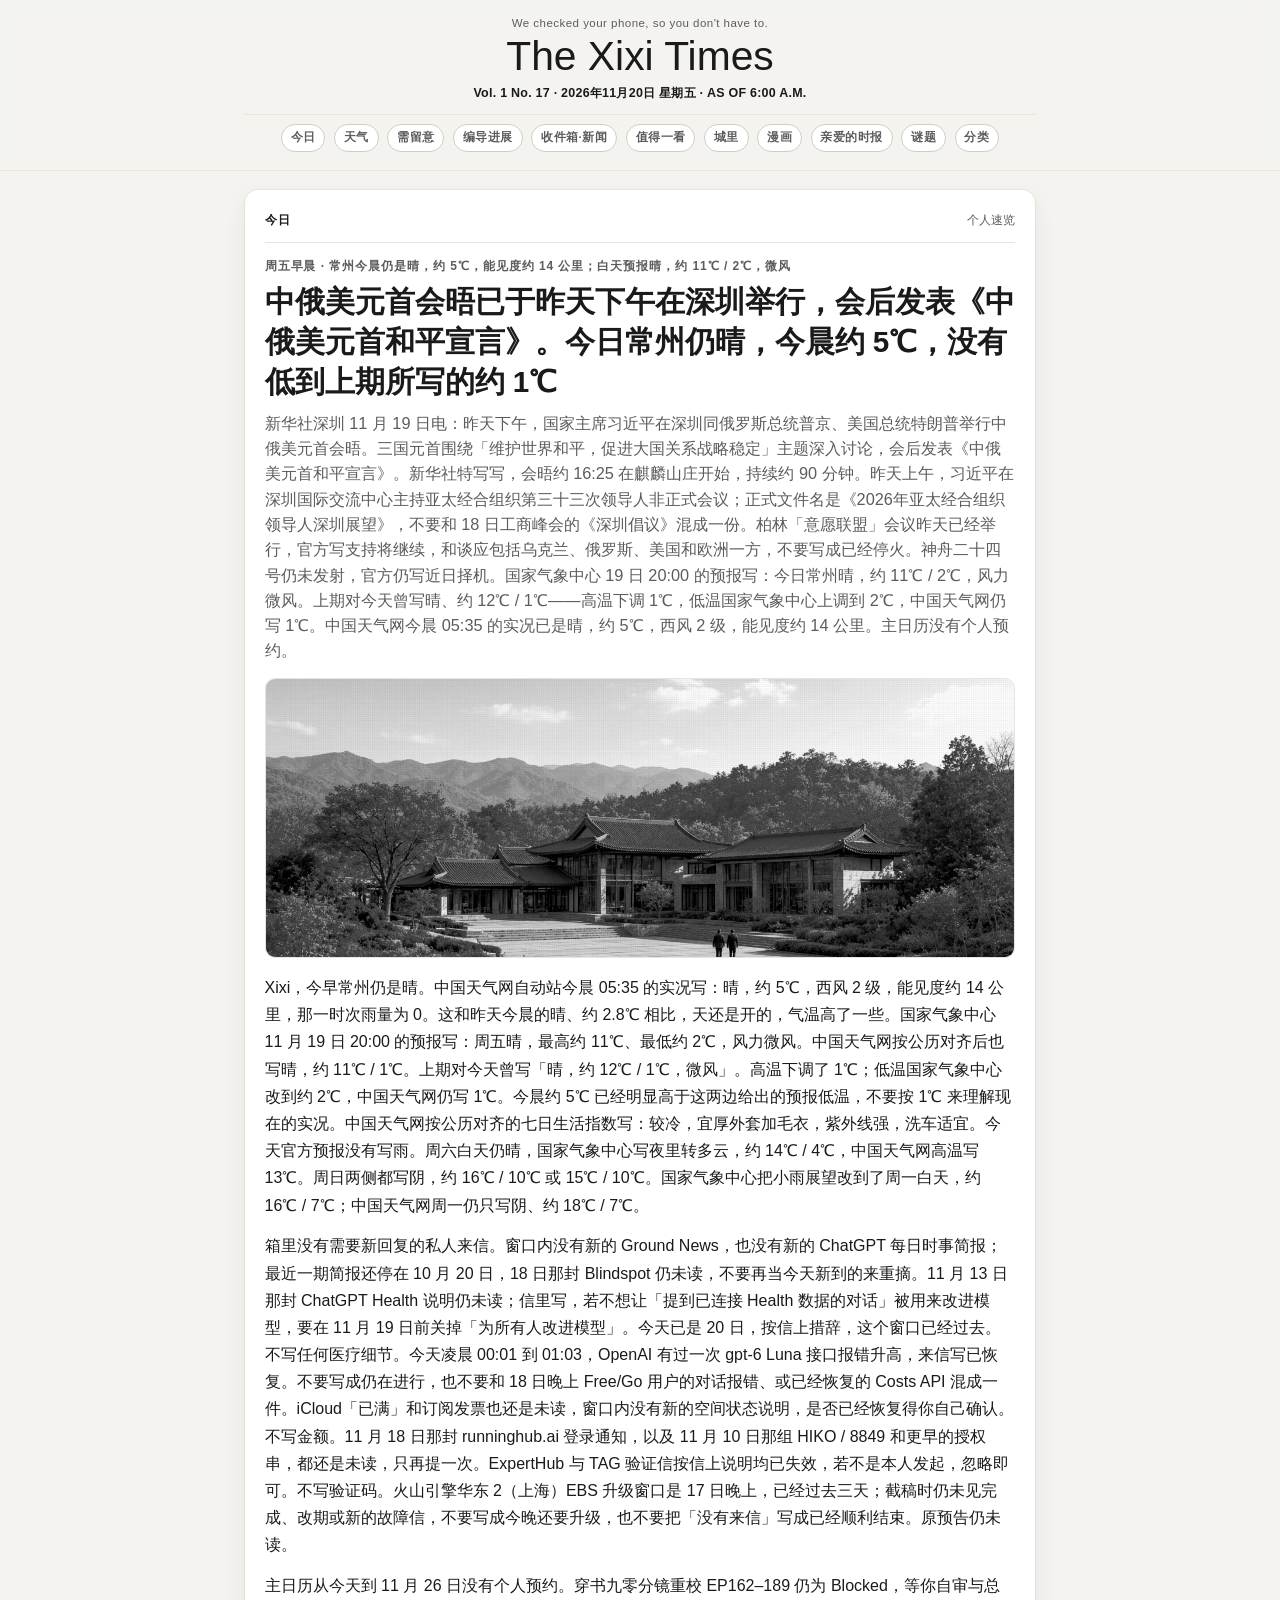
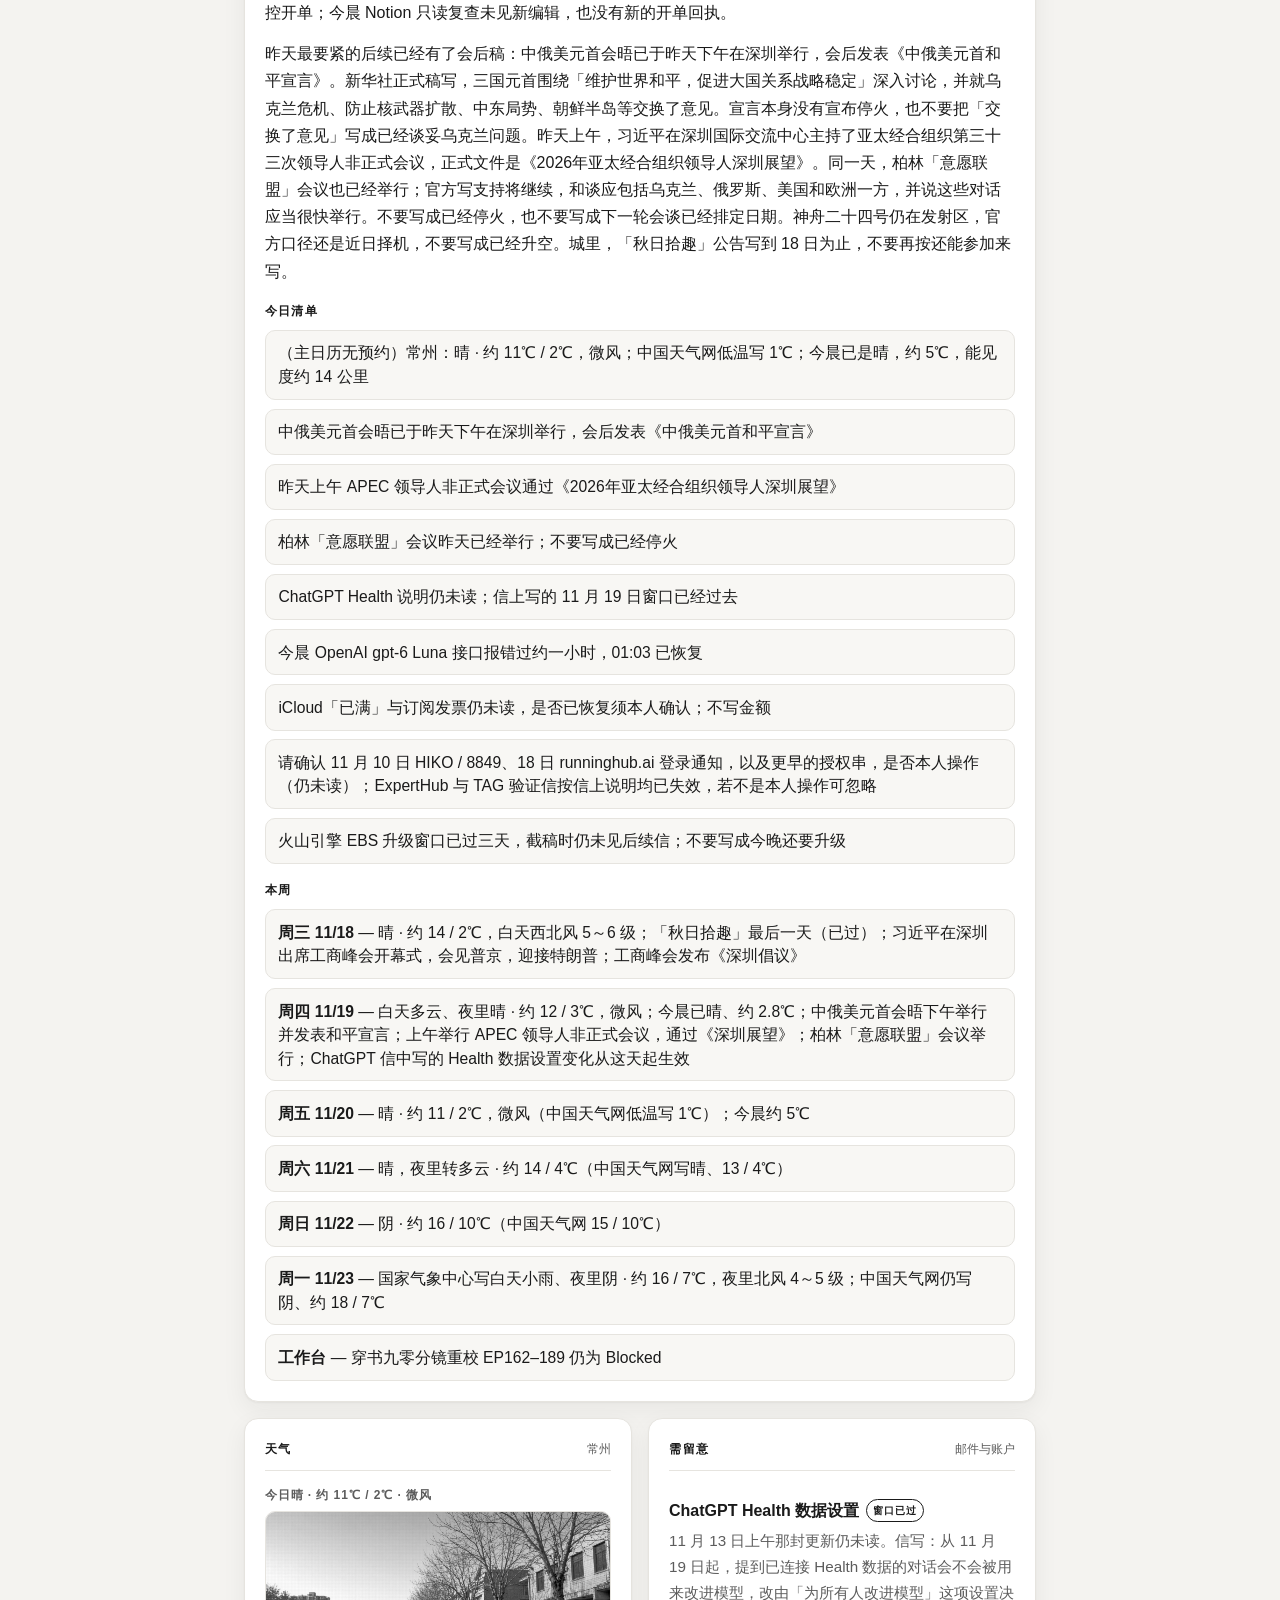
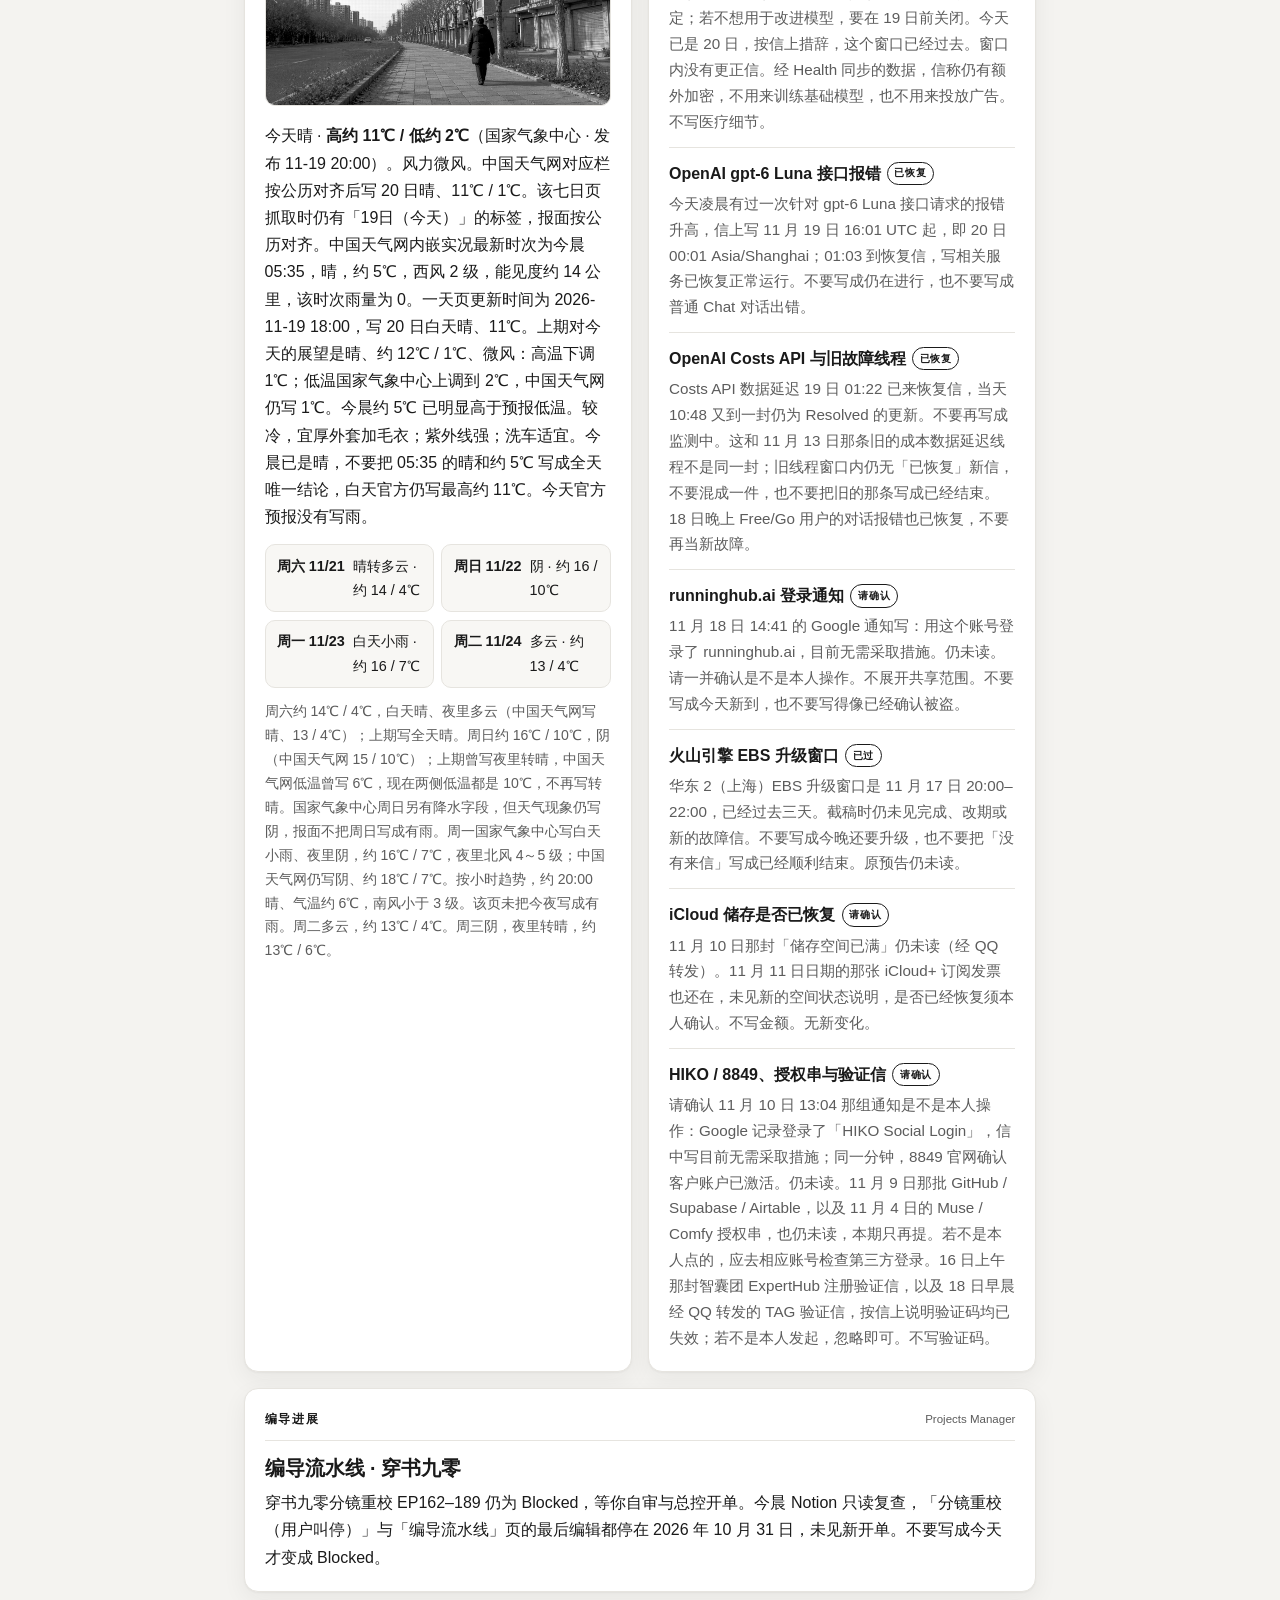
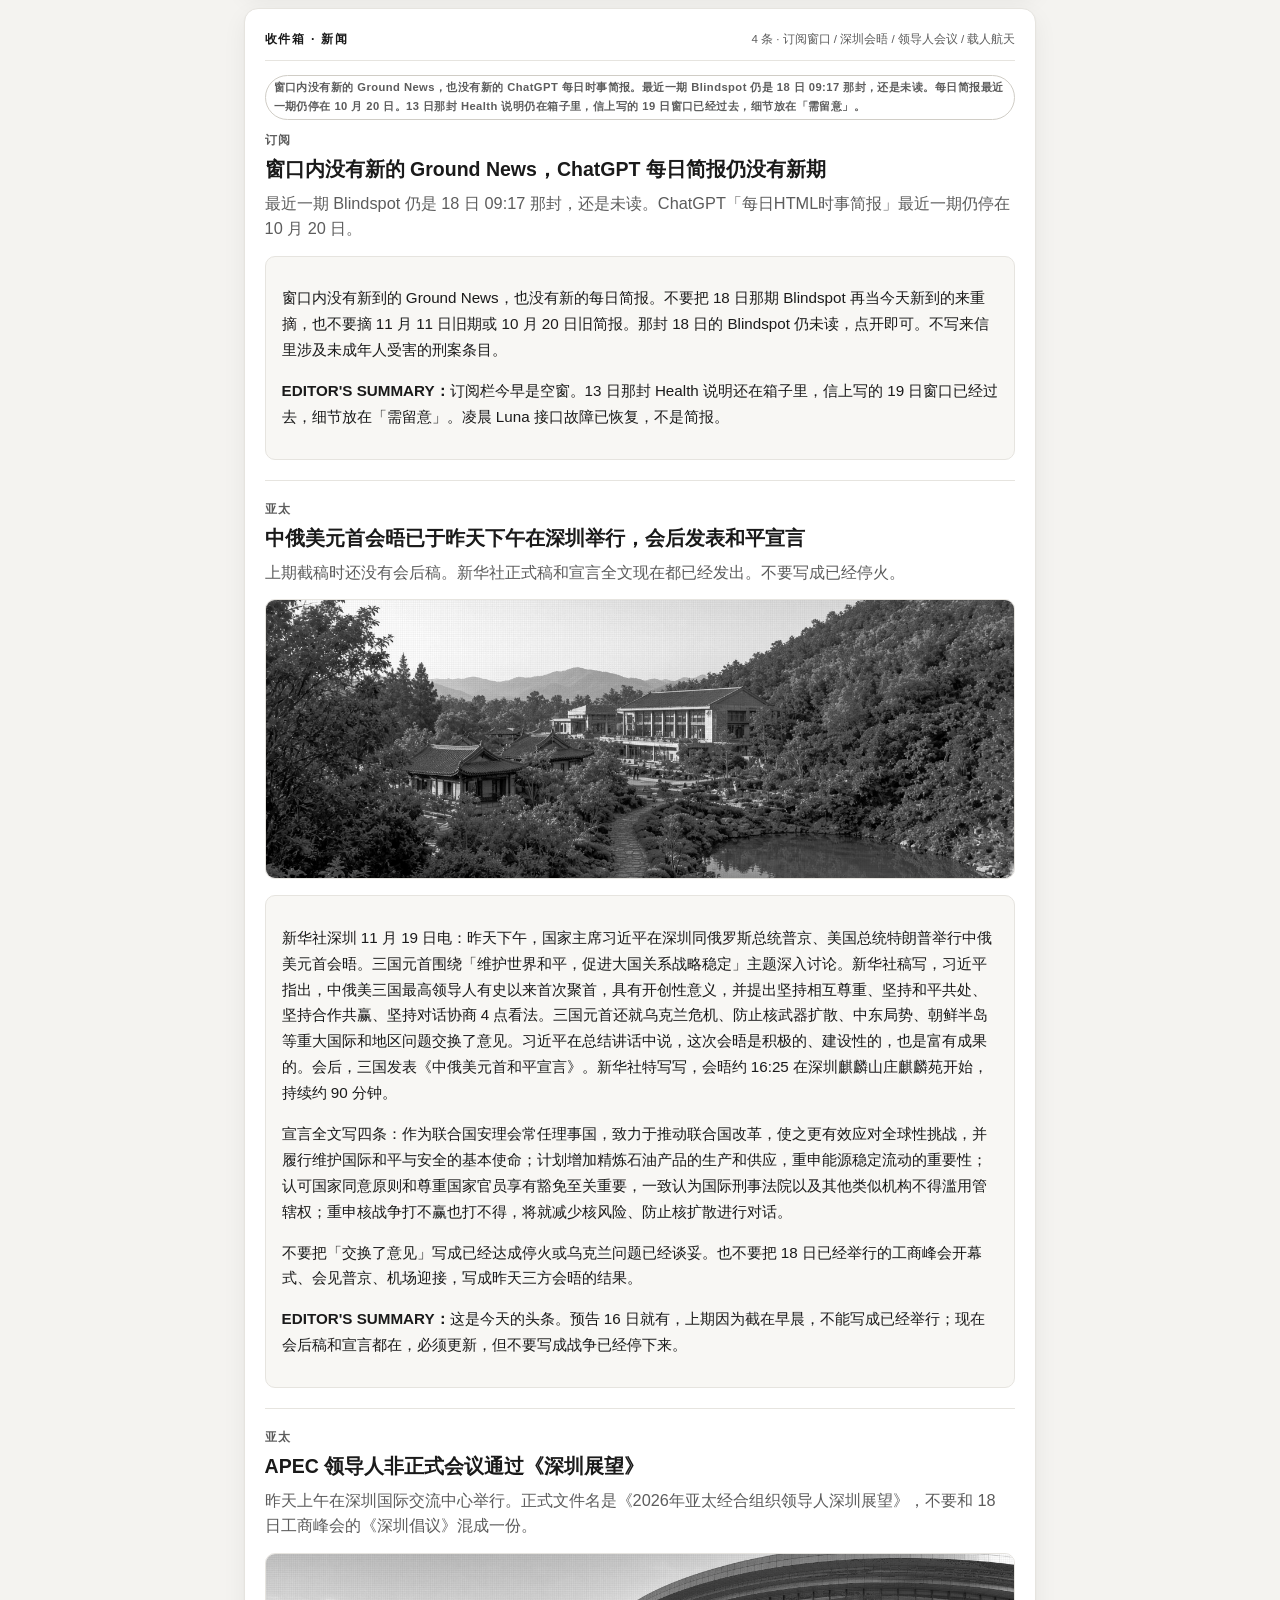
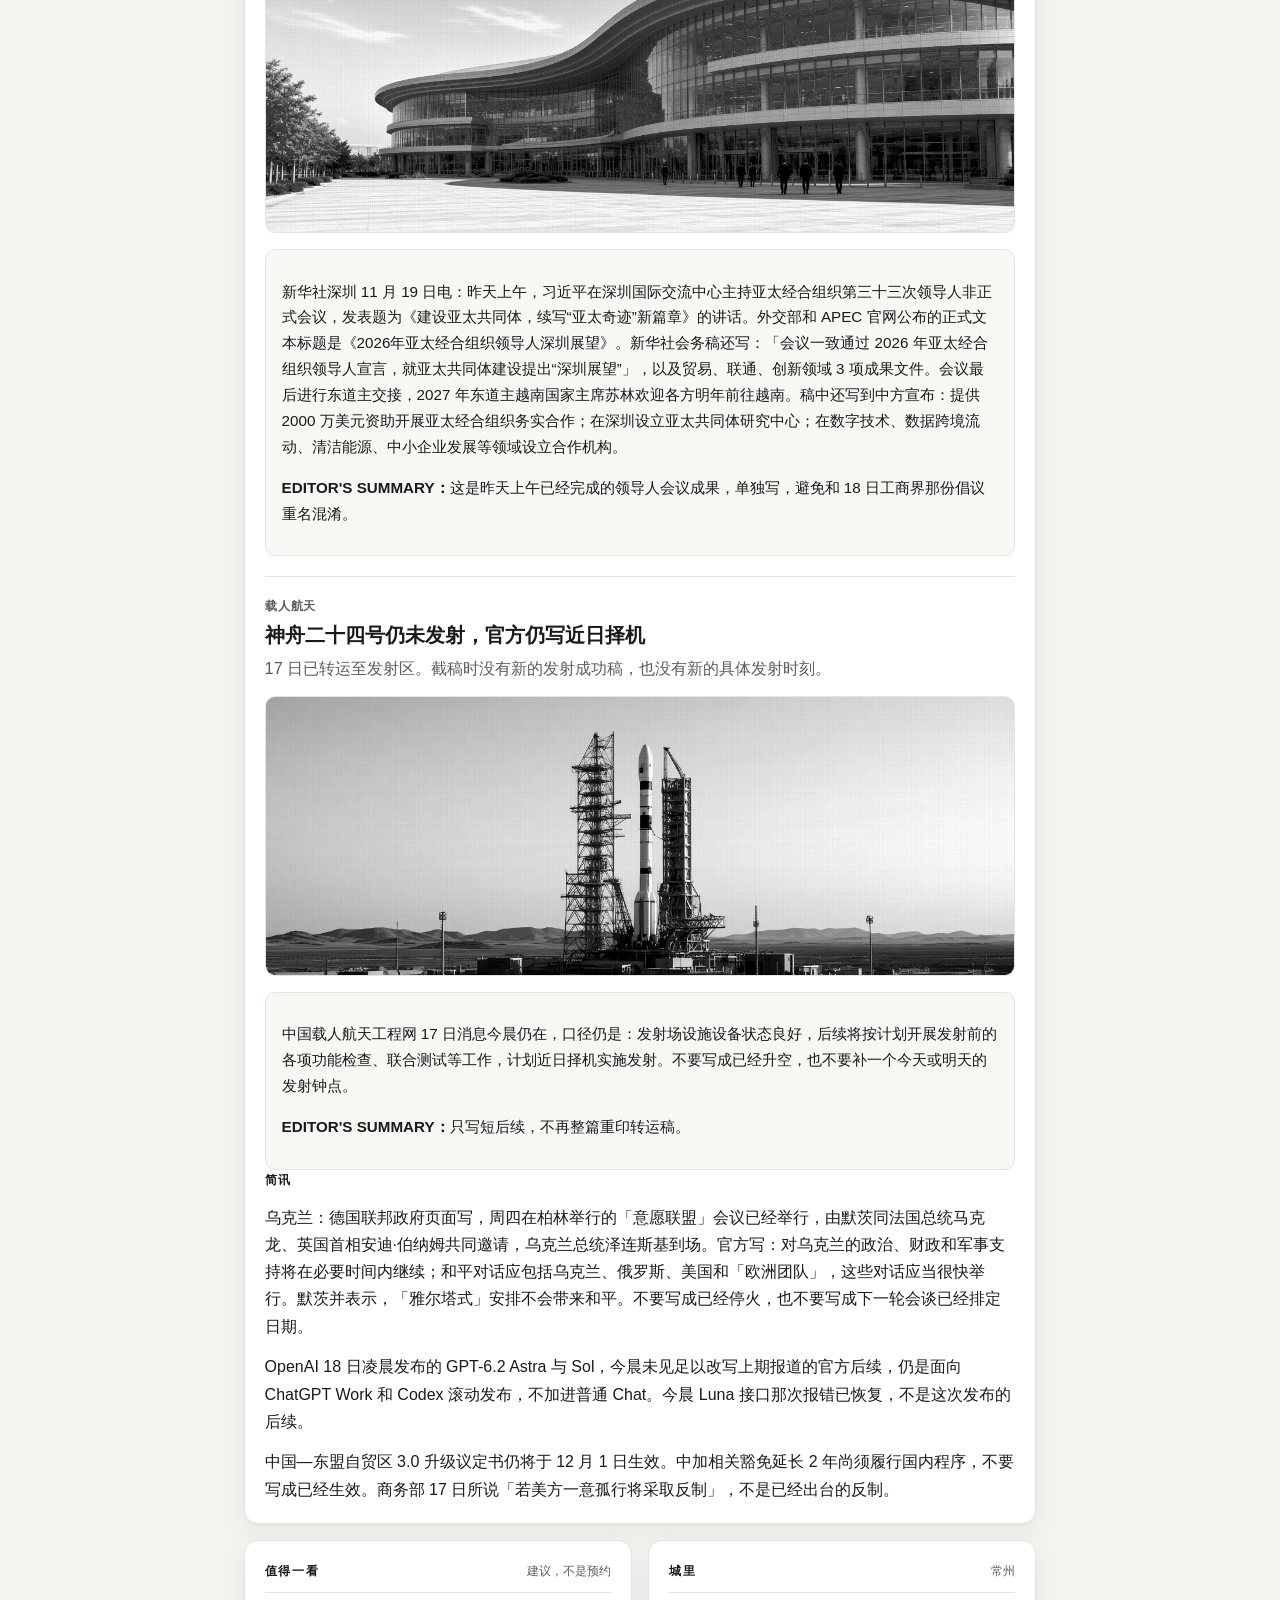
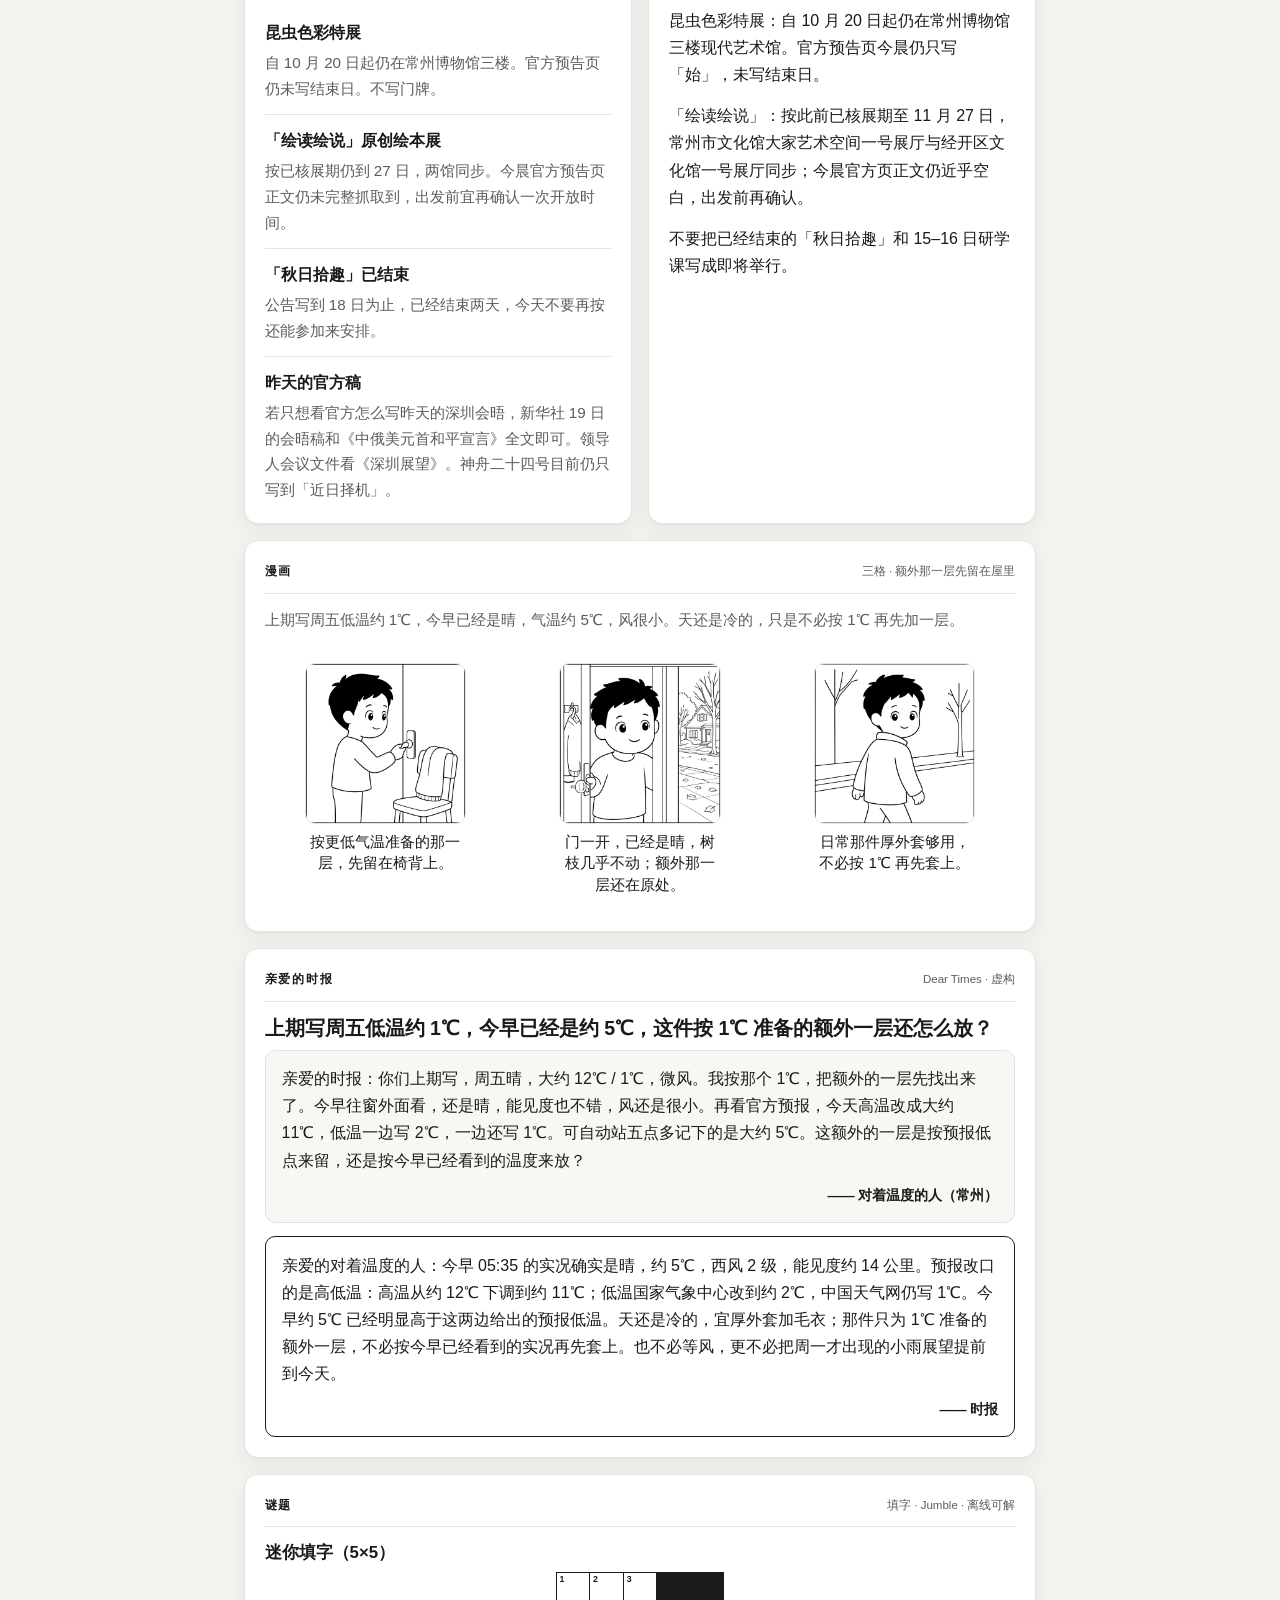
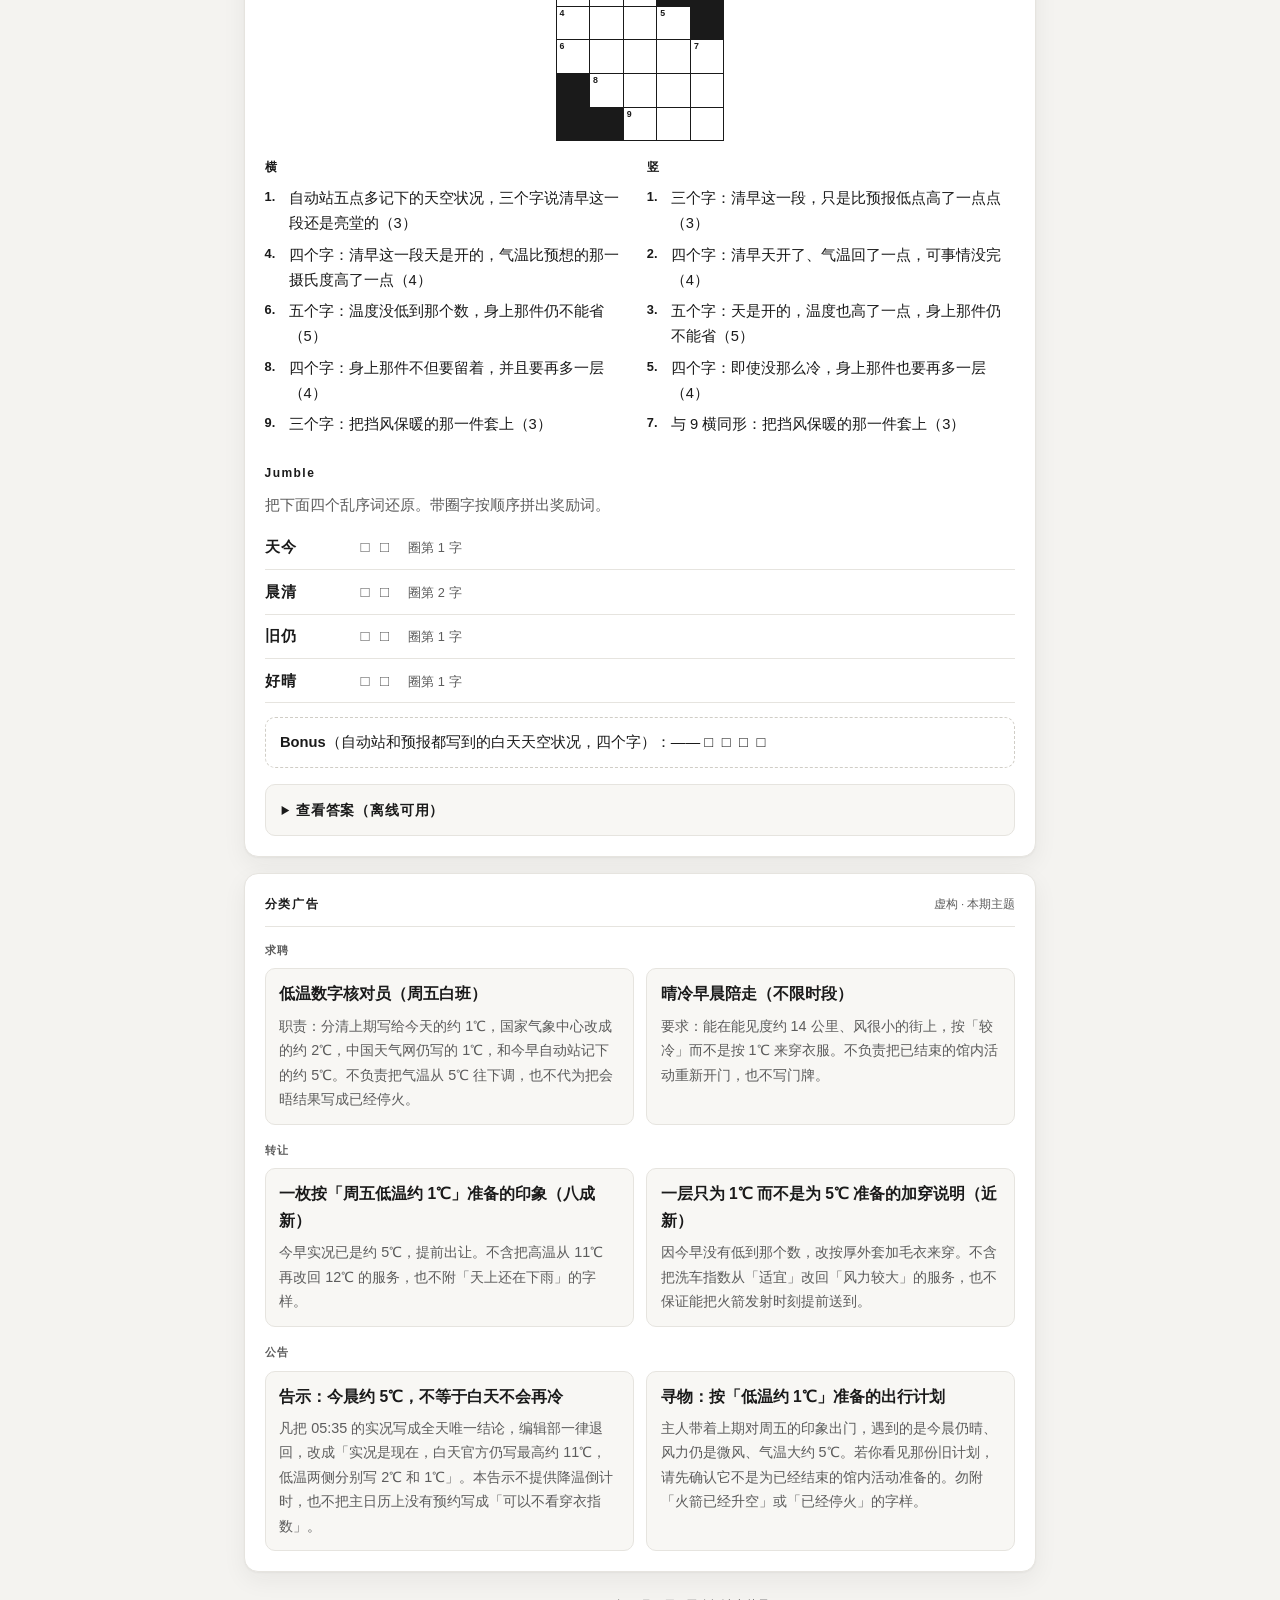
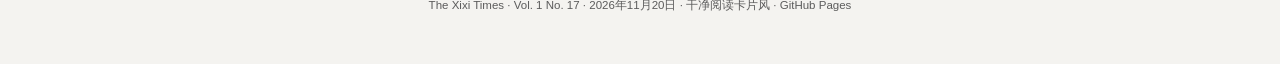
==== commit e7ff4018: "Publish The Xixi Times Vol.1 No.17 (2026-11-20) Co-authored-by: xixi <shanxixi0329@gmail.com>" ====
--- a/docs/index.html
+++ b/docs/index.html
@@ -12,8 +12,8 @@
   <article class="card">
     <h1 class="hed">The Xixi Times</h1>
     <p class="dek">最新一期已就绪。</p>
-    <p><a href="latest.html">打开最新一期（Vol.1 No.16 · 2026-11-19）</a></p>
-    <p style="font-size:0.9rem;color:#5c5c5c;"><a href="2026-11-19.html">日期版 2026-11-19</a></p>
+    <p><a href="latest.html">打开最新一期（Vol.1 No.17 · 2026-11-20）</a></p>
+    <p style="font-size:0.9rem;color:#5c5c5c;"><a href="2026-11-20.html">日期版 2026-11-20</a></p>
   </article>
 </main>
 </body>
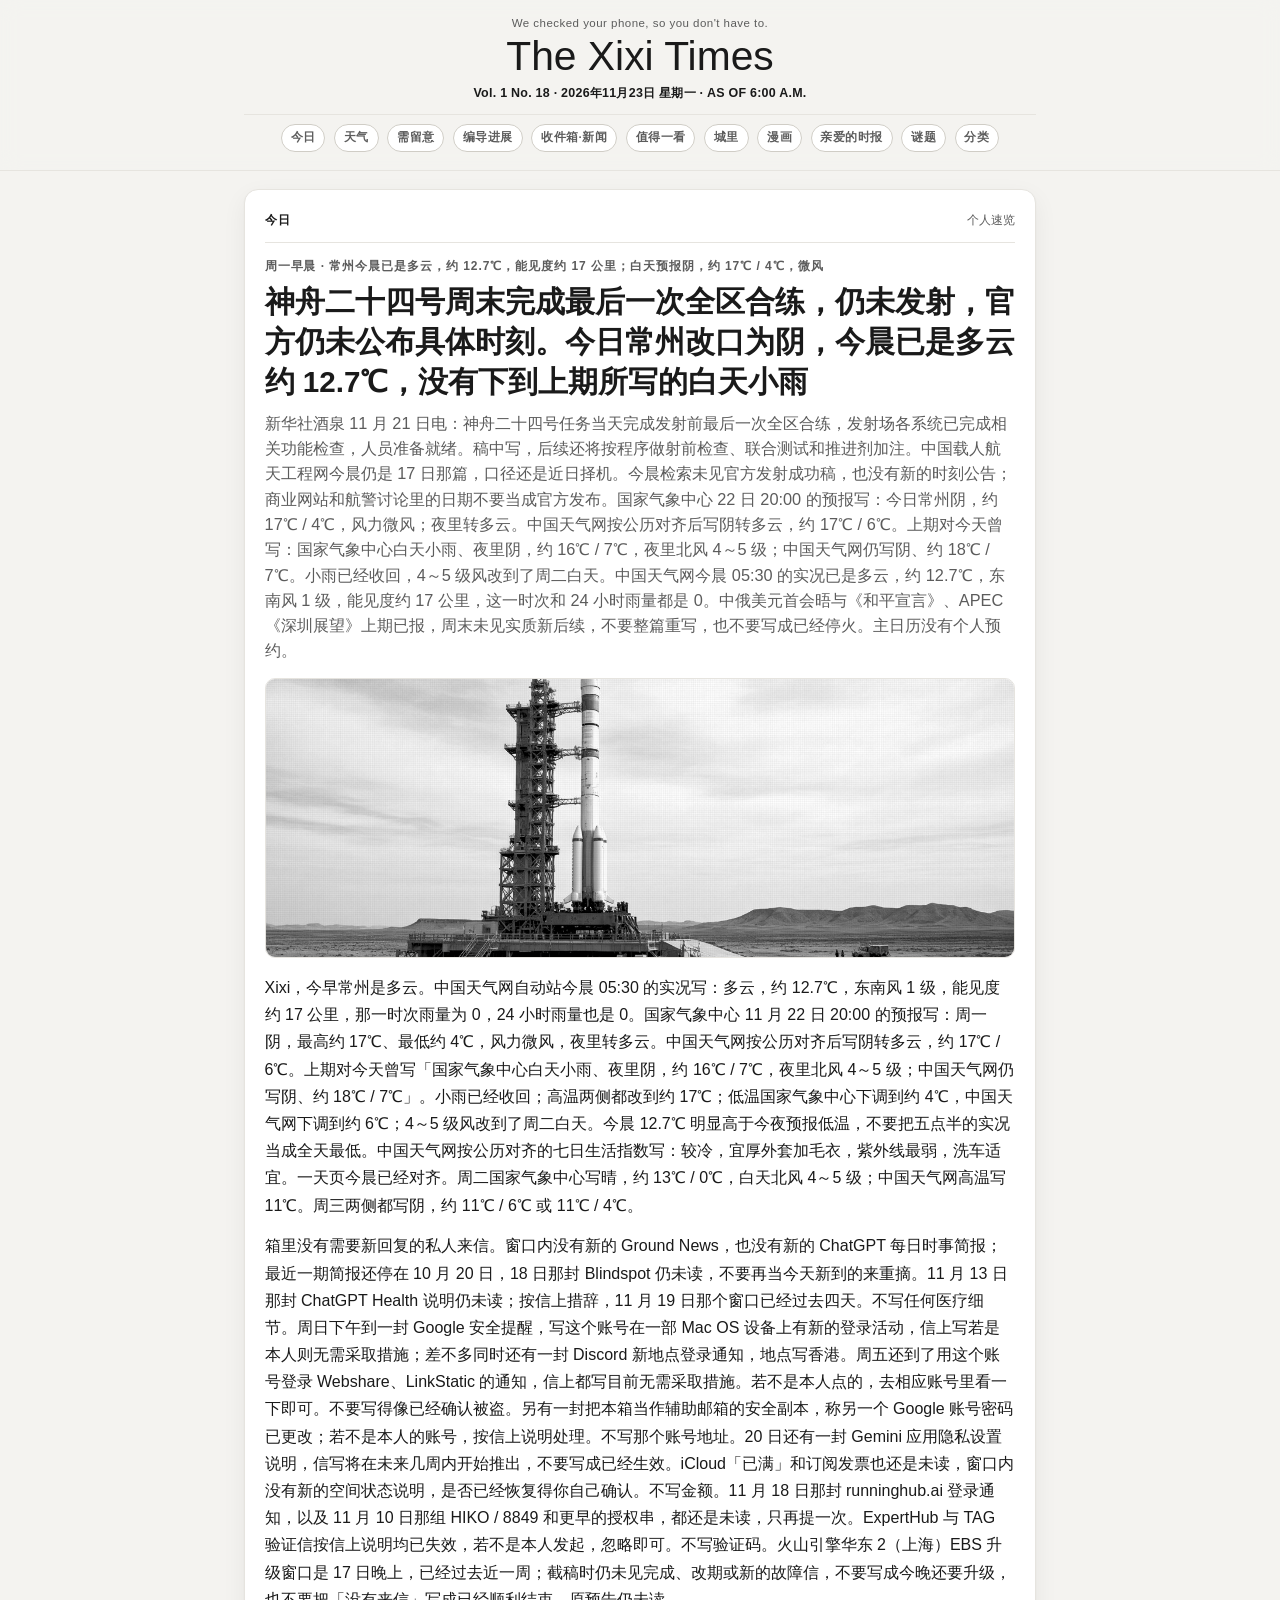
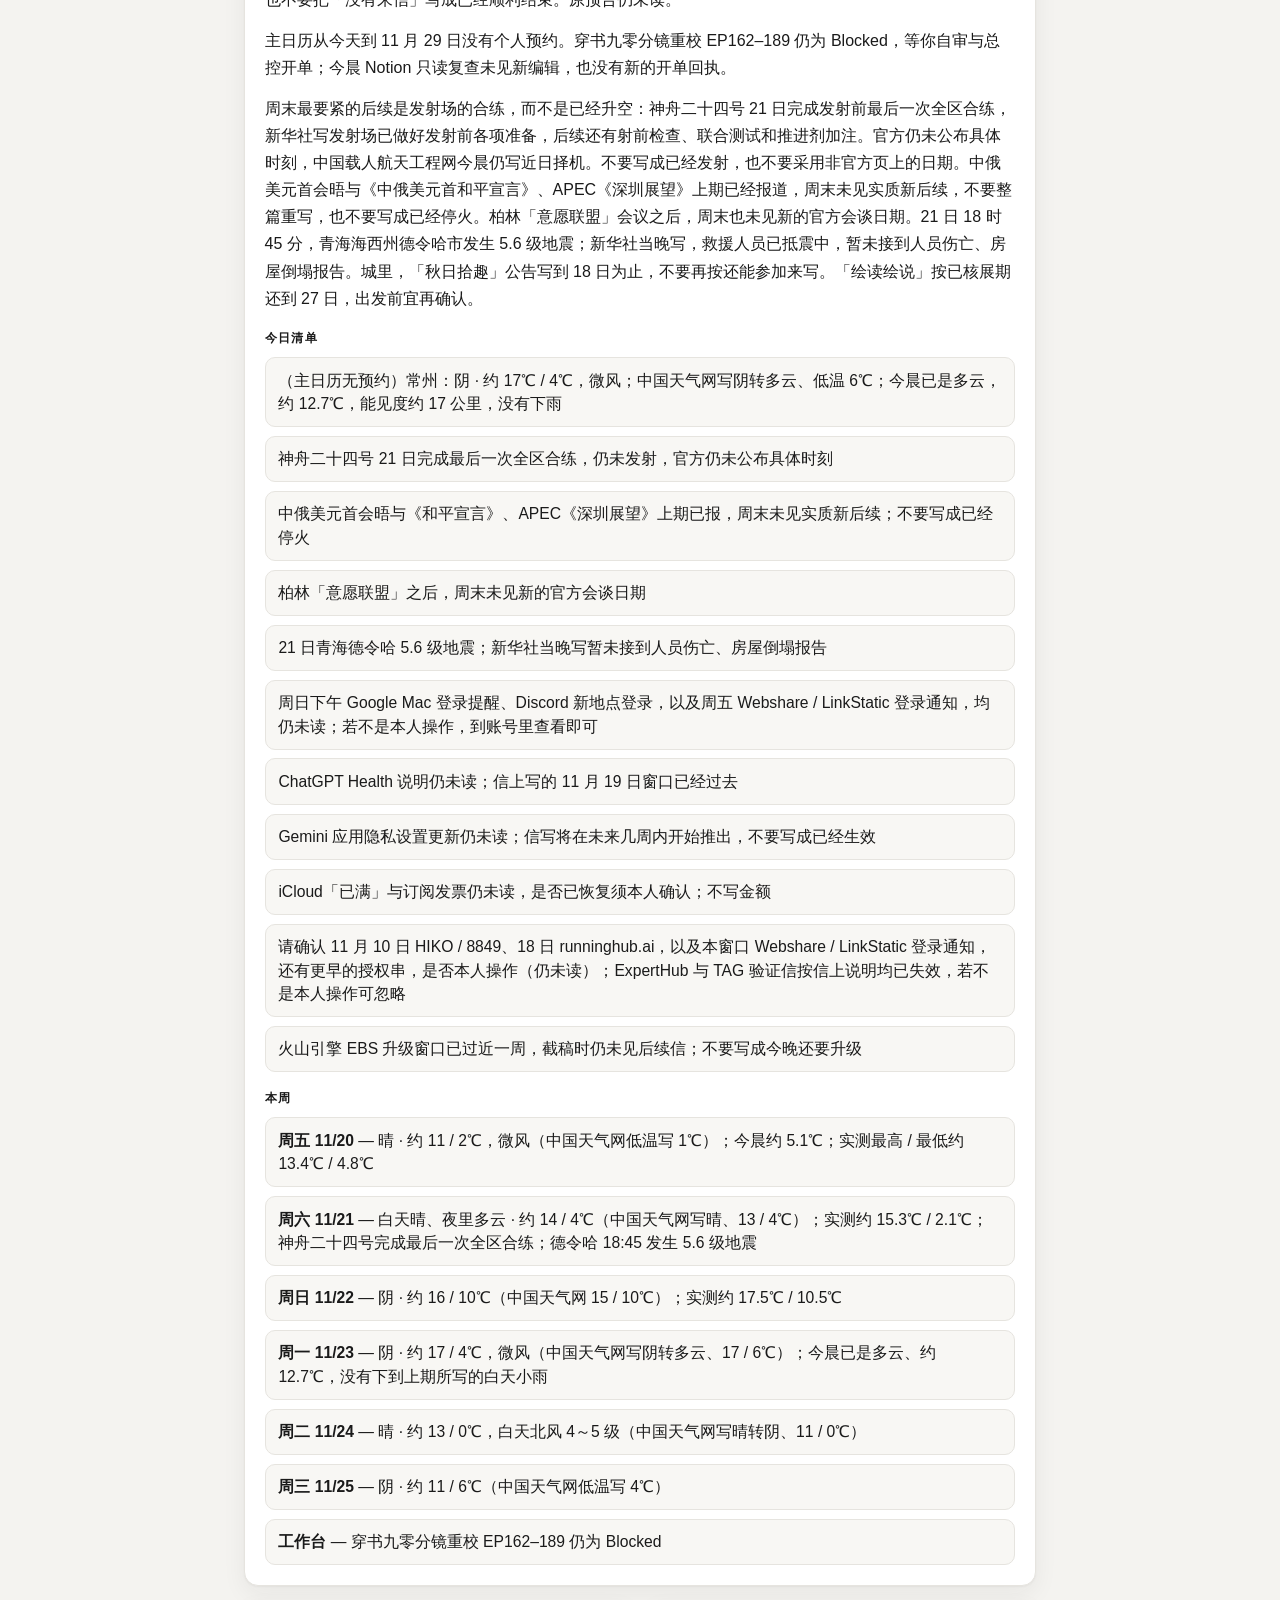
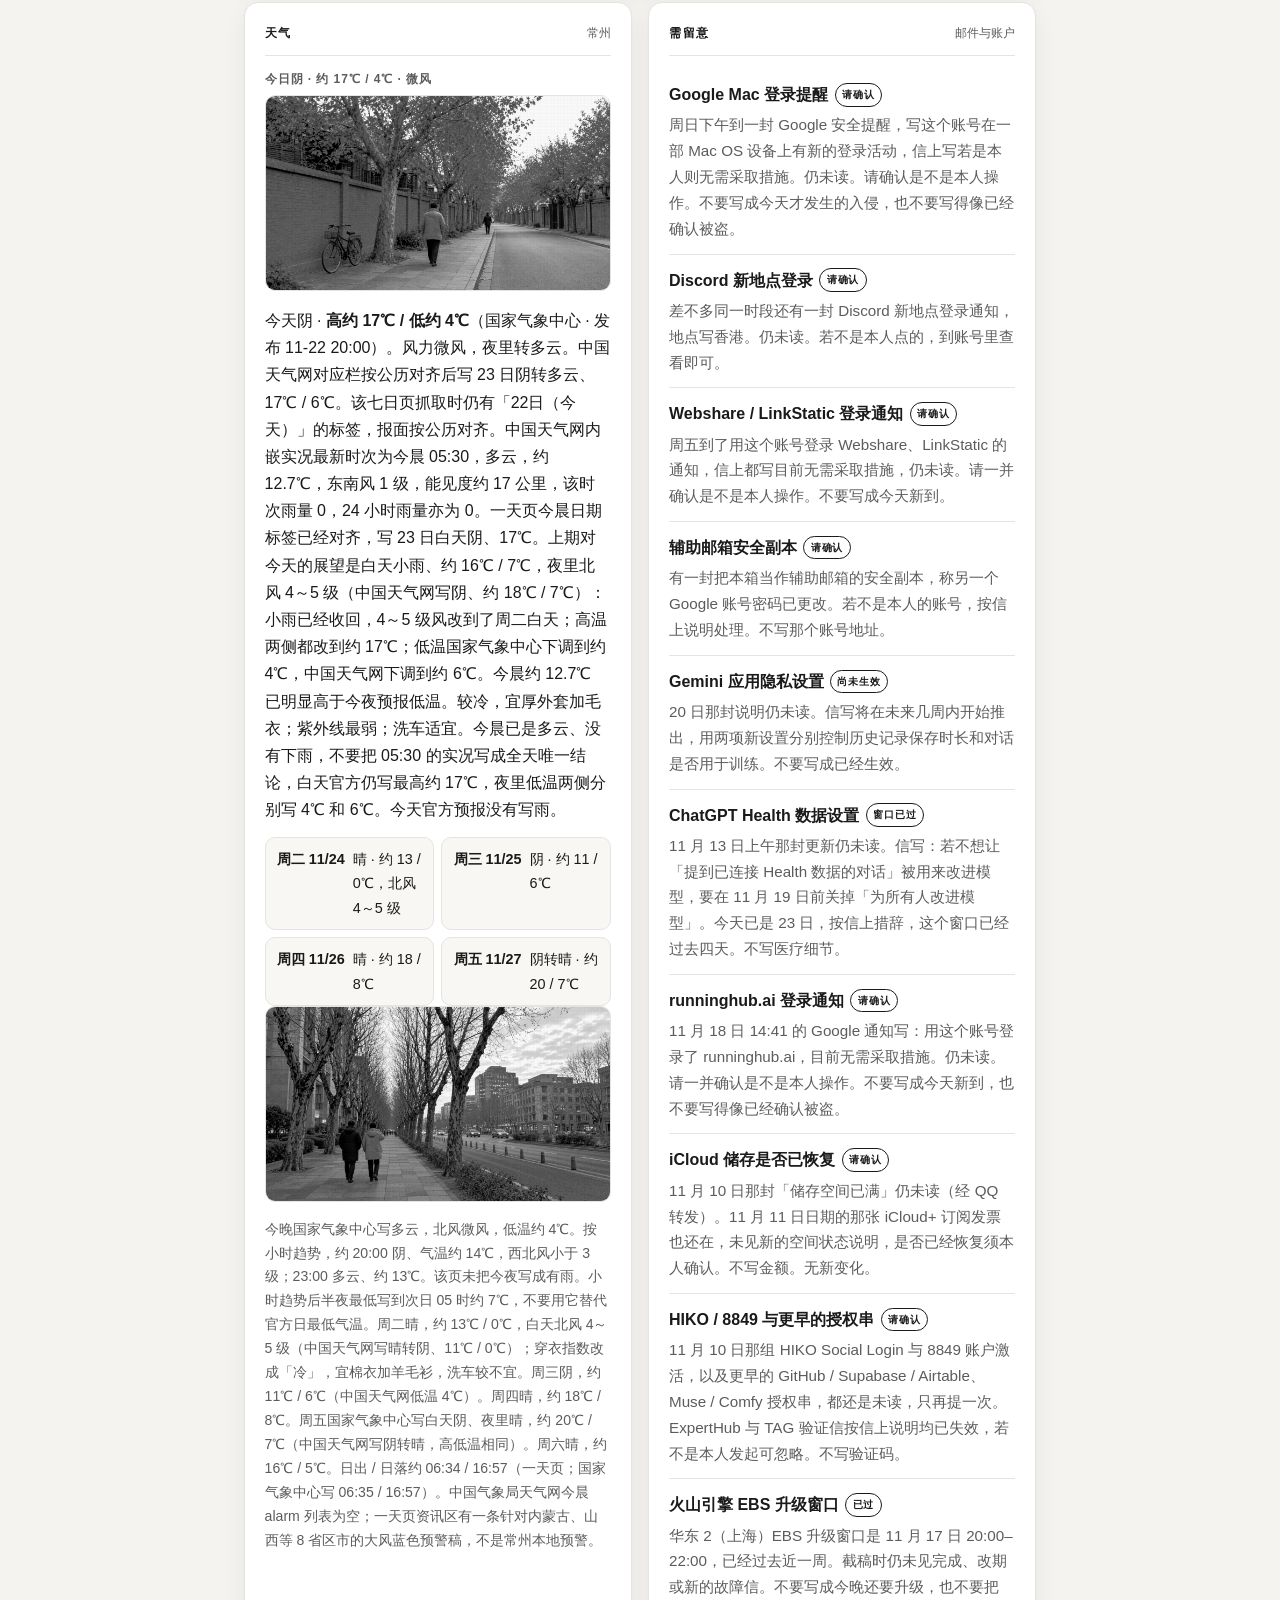
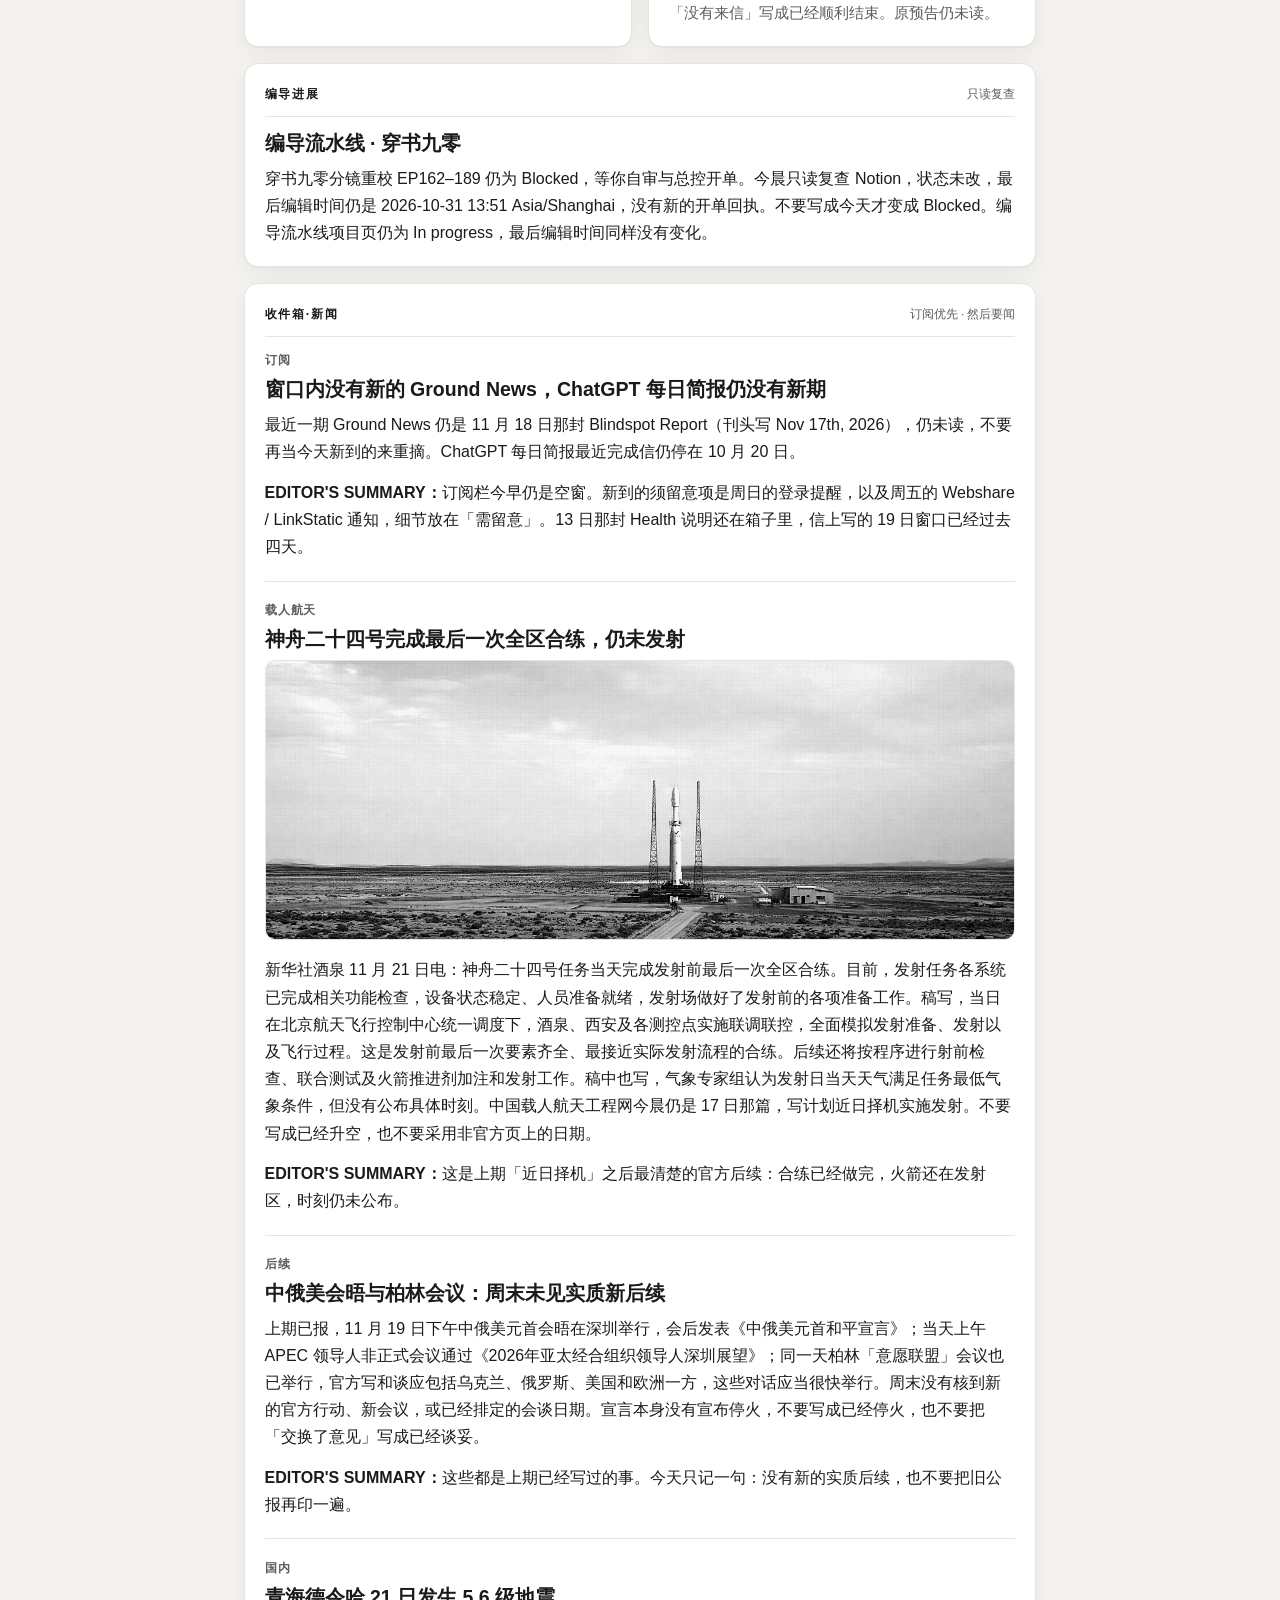
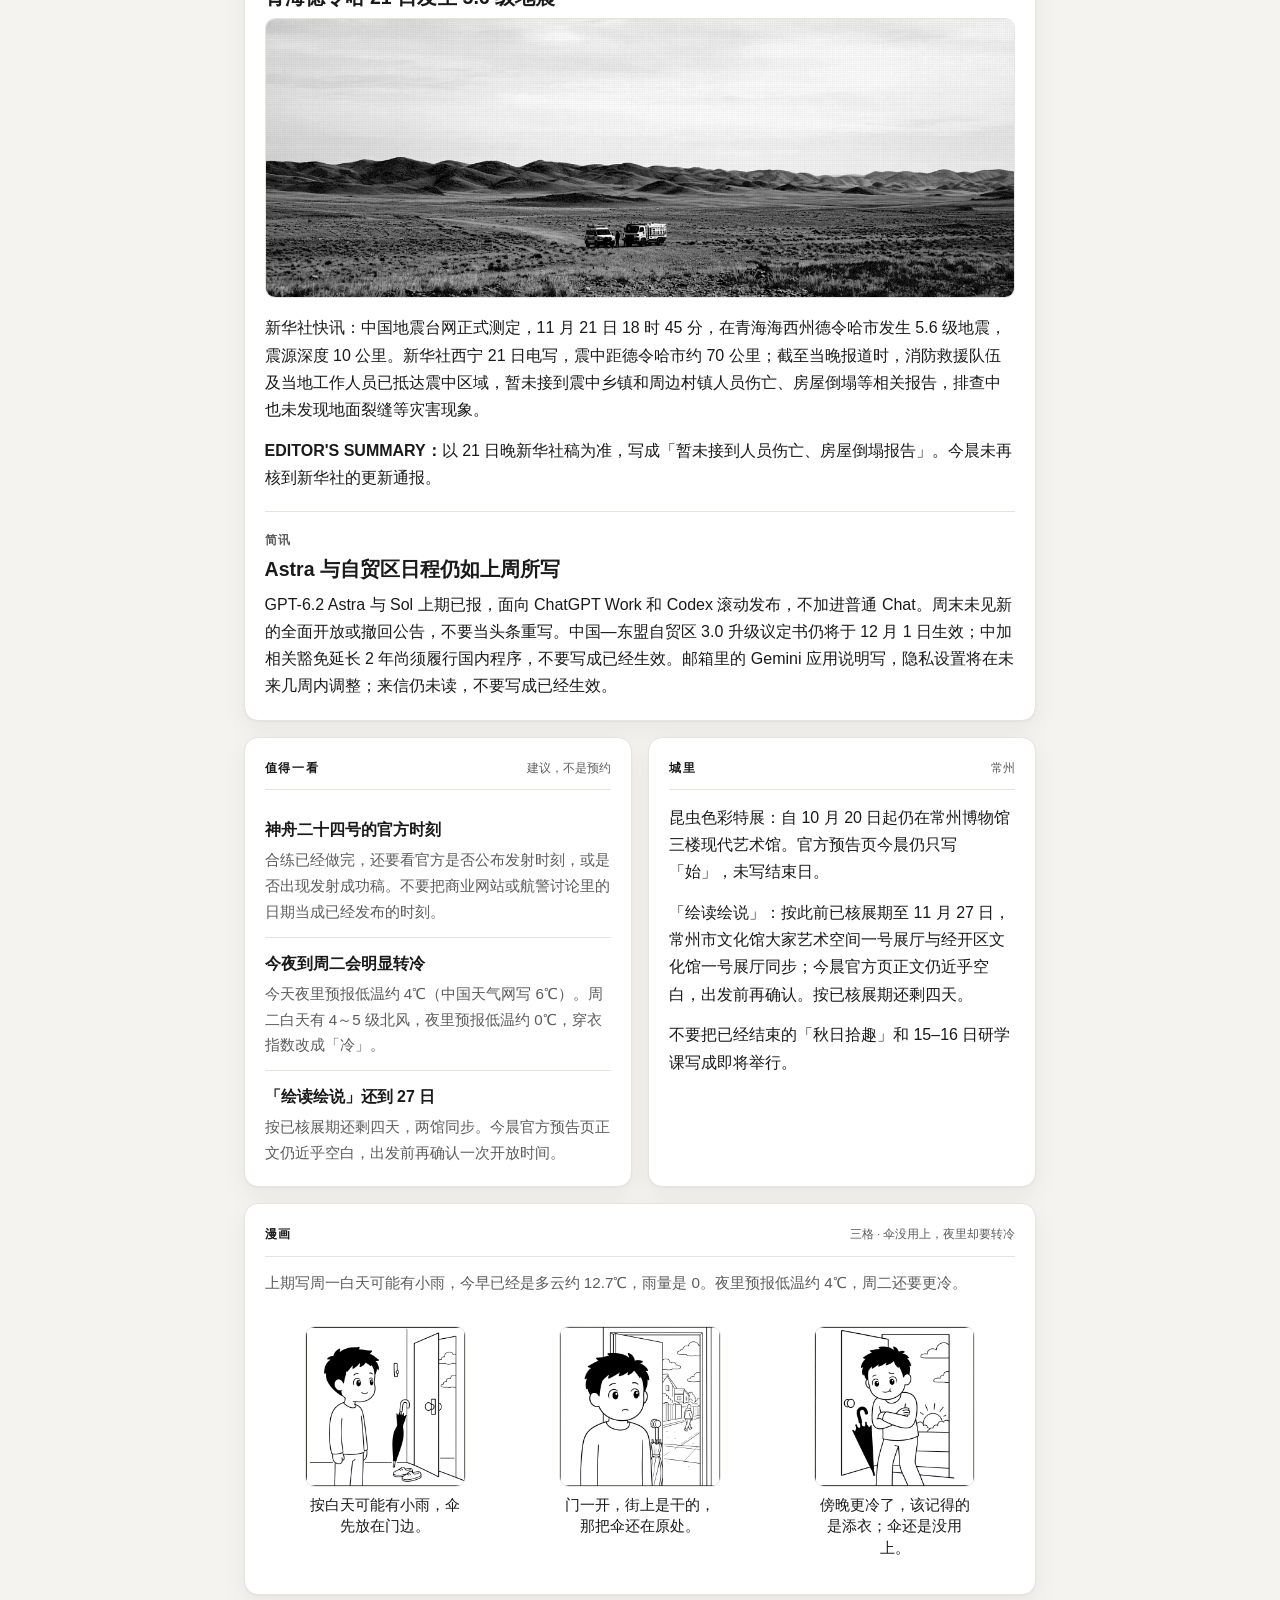
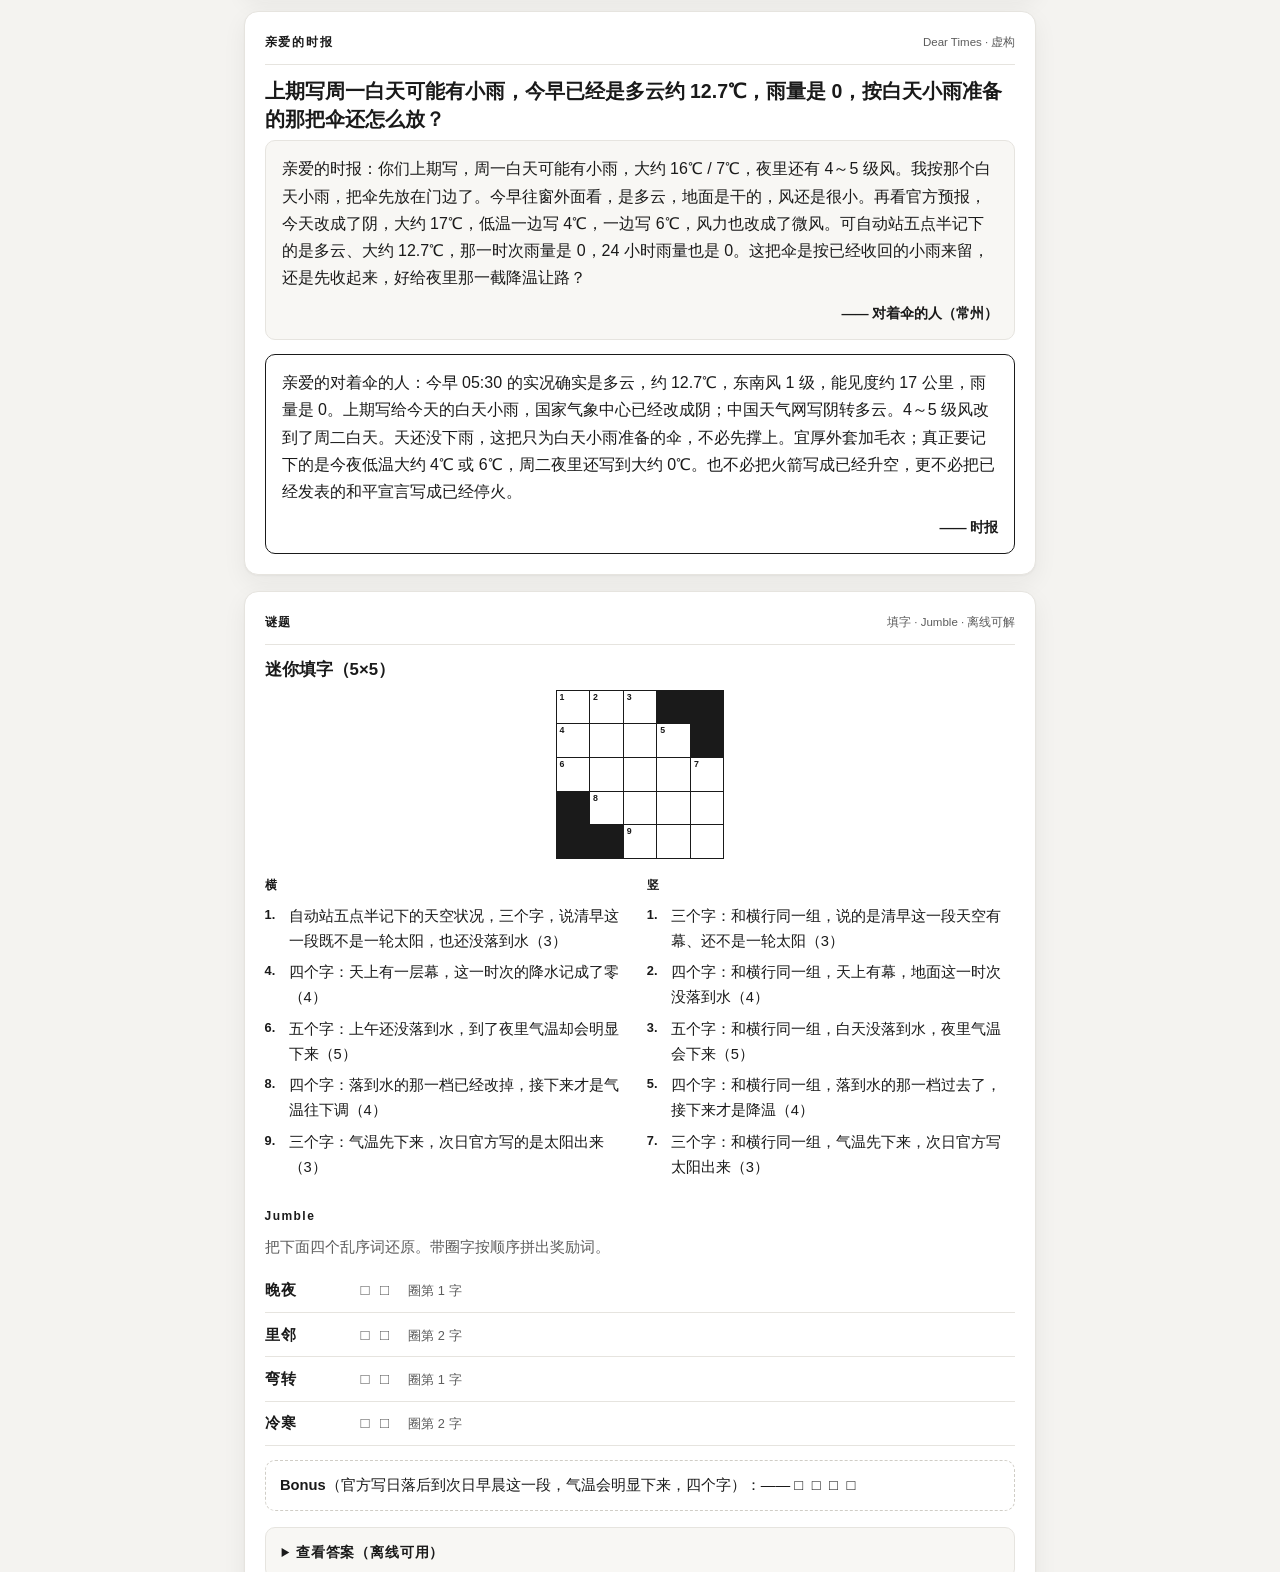
==== commit ab702f4e: "Publish The Xixi Times Vol.1 No.18 (2026-11-23) Co-authored-by: xixi <shanxixi0329@gmail.com>" ====
--- a/docs/index.html
+++ b/docs/index.html
@@ -12,8 +12,8 @@
   <article class="card">
     <h1 class="hed">The Xixi Times</h1>
     <p class="dek">最新一期已就绪。</p>
-    <p><a href="latest.html">打开最新一期（Vol.1 No.17 · 2026-11-20）</a></p>
-    <p style="font-size:0.9rem;color:#5c5c5c;"><a href="2026-11-20.html">日期版 2026-11-20</a></p>
+    <p><a href="latest.html">打开最新一期（Vol.1 No.18 · 2026-11-23）</a></p>
+    <p style="font-size:0.9rem;color:#5c5c5c;"><a href="2026-11-23.html">日期版 2026-11-23</a></p>
   </article>
 </main>
 </body>
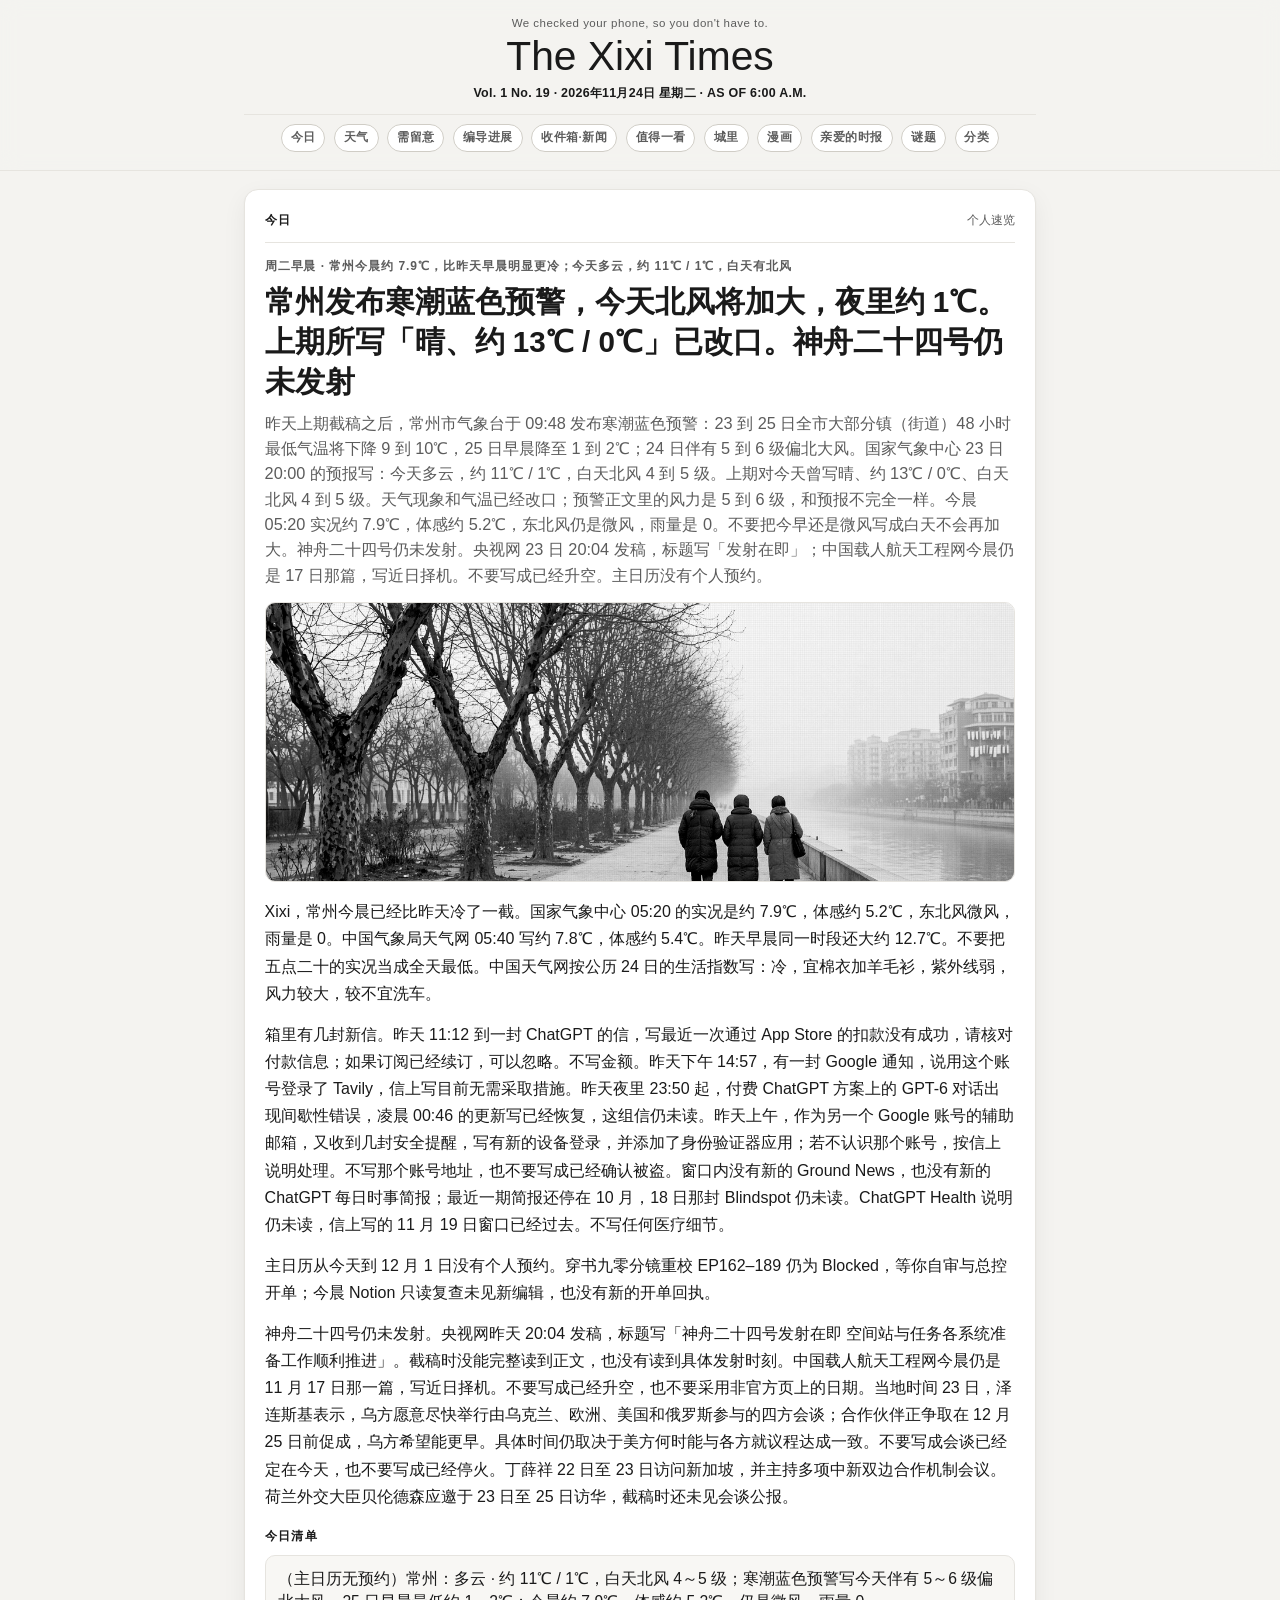
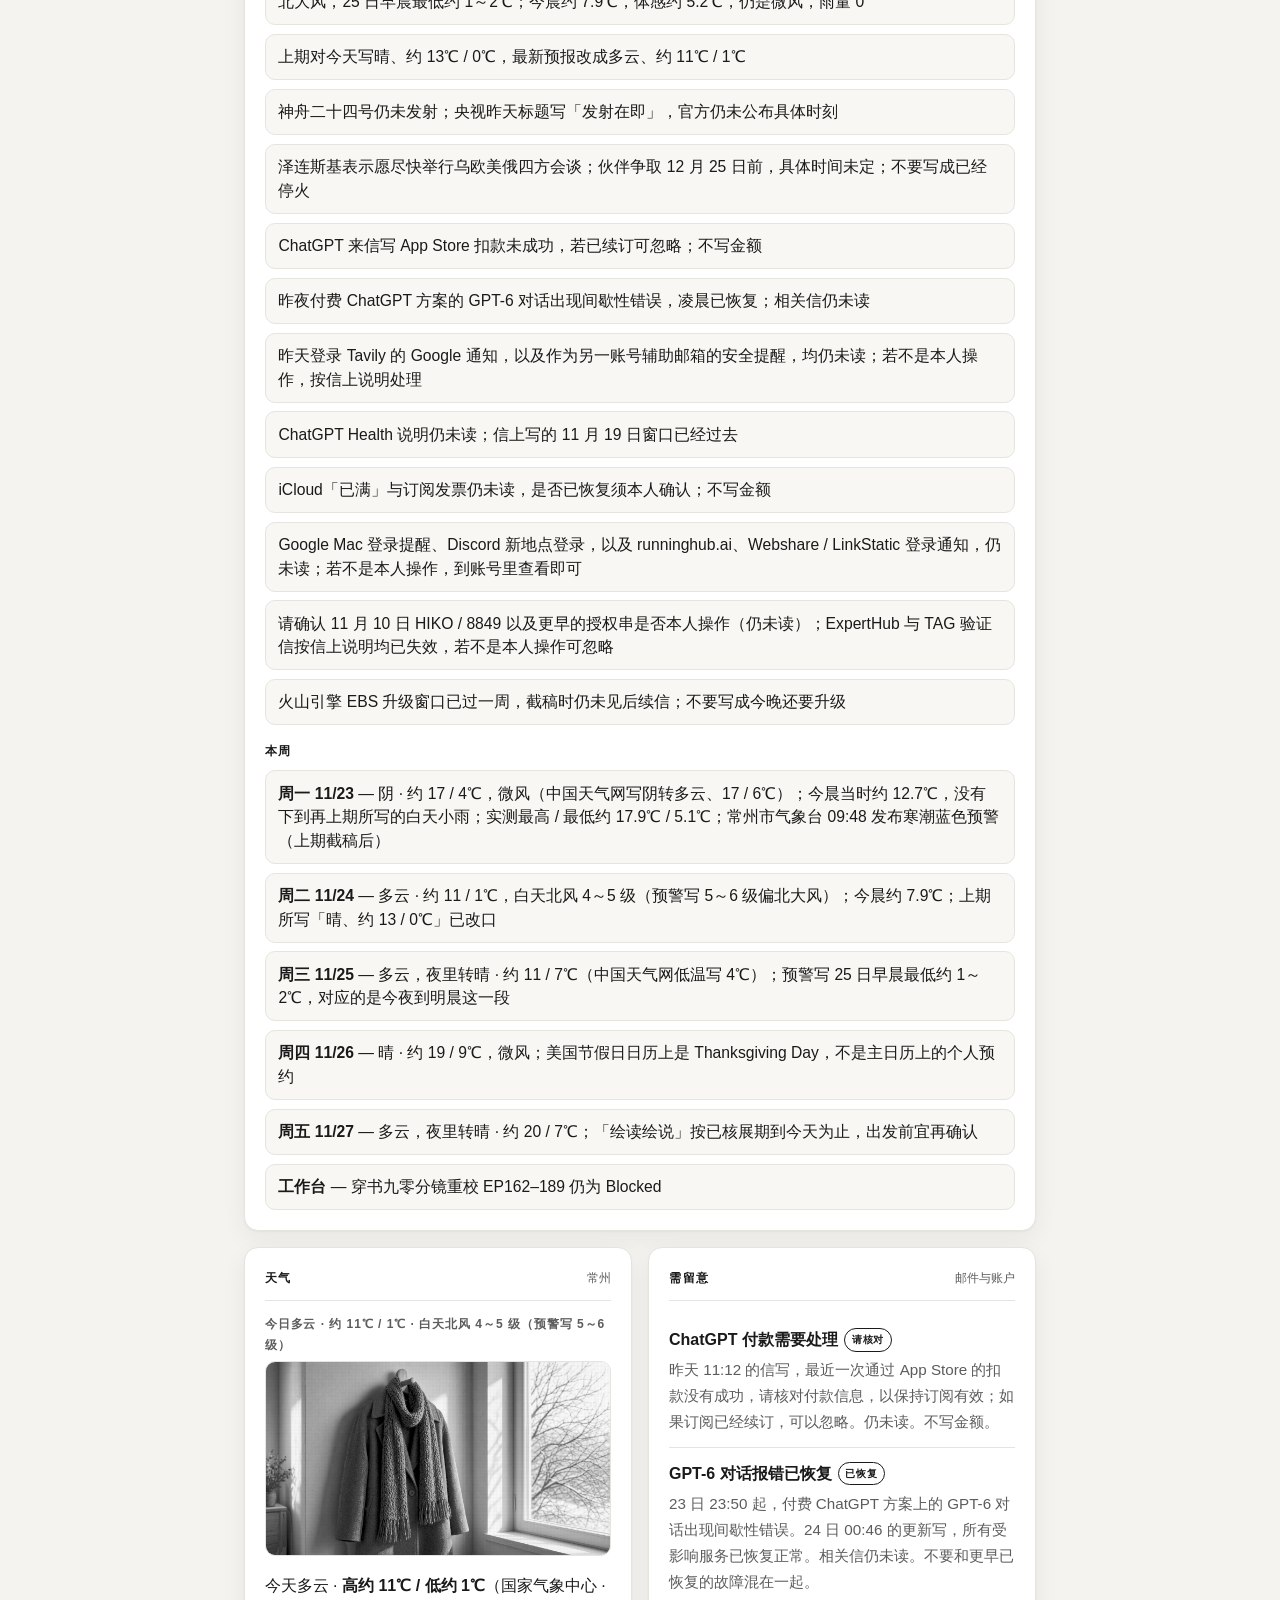
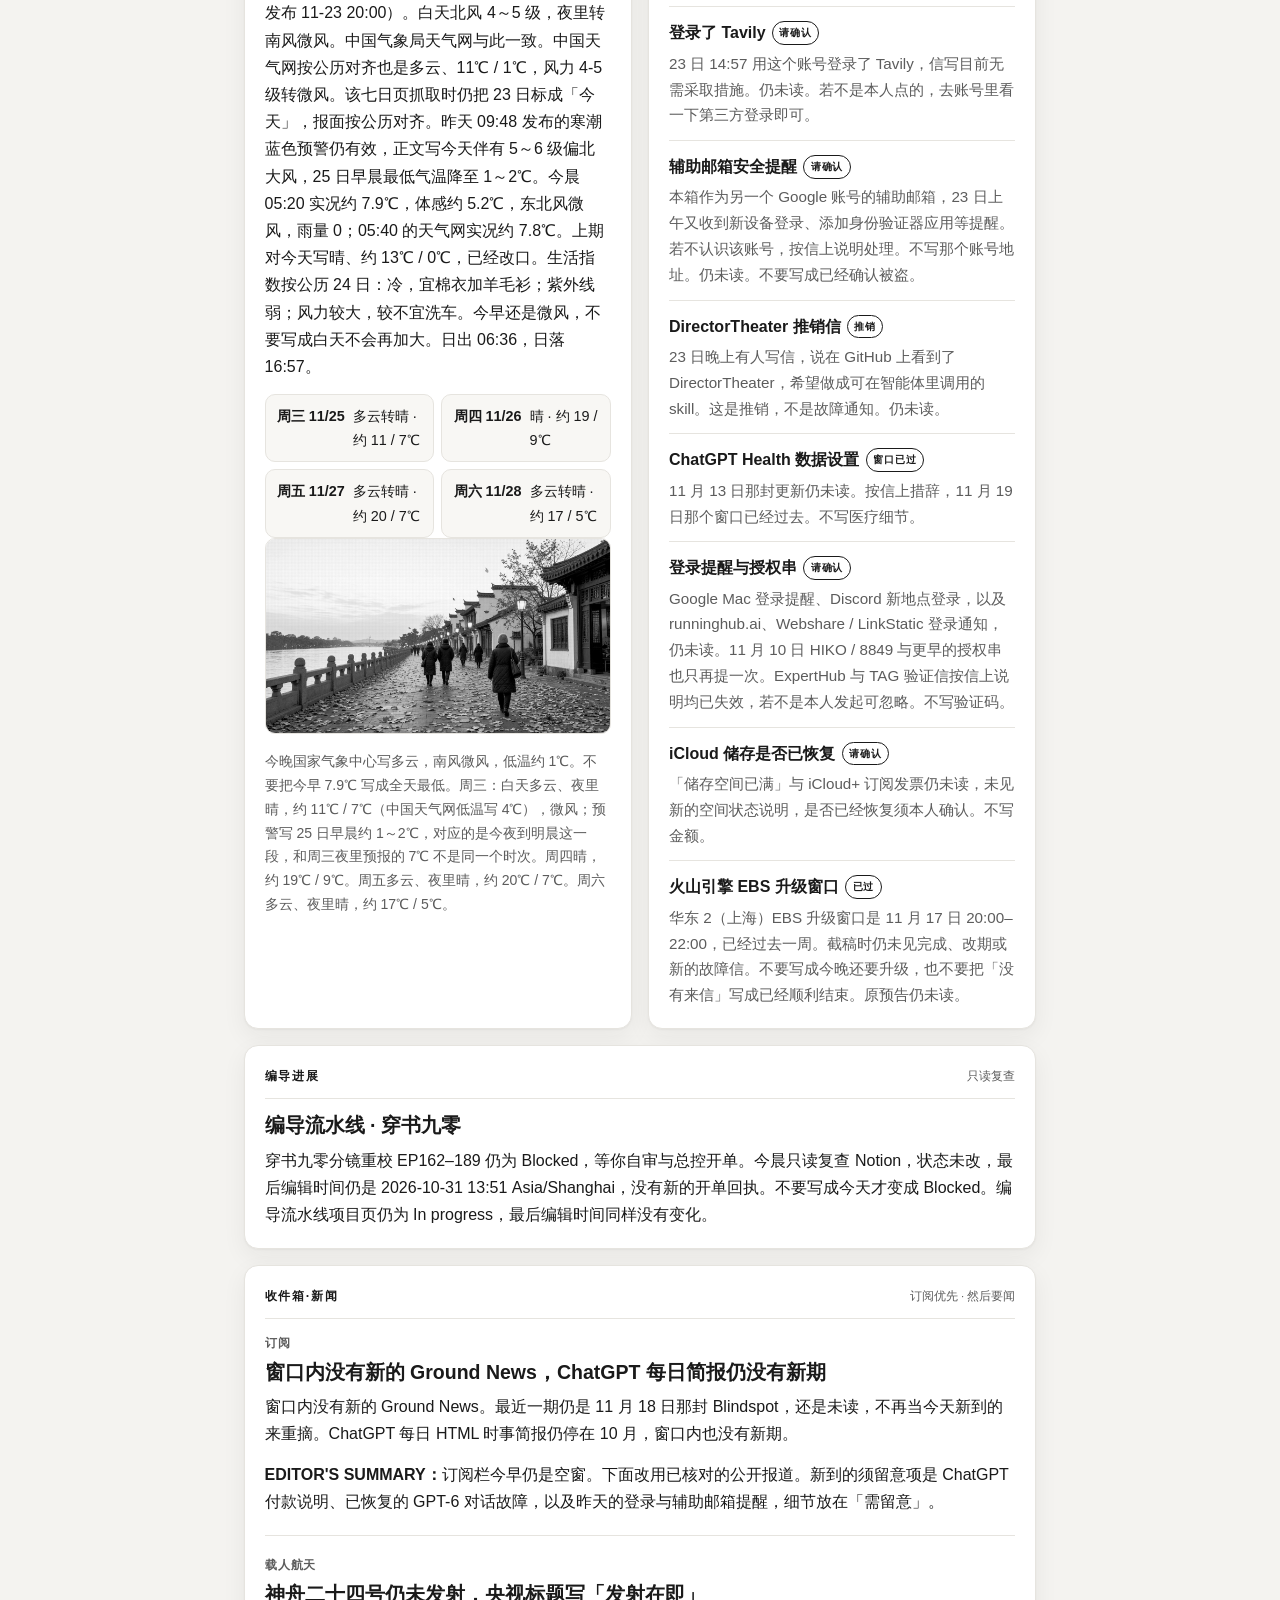
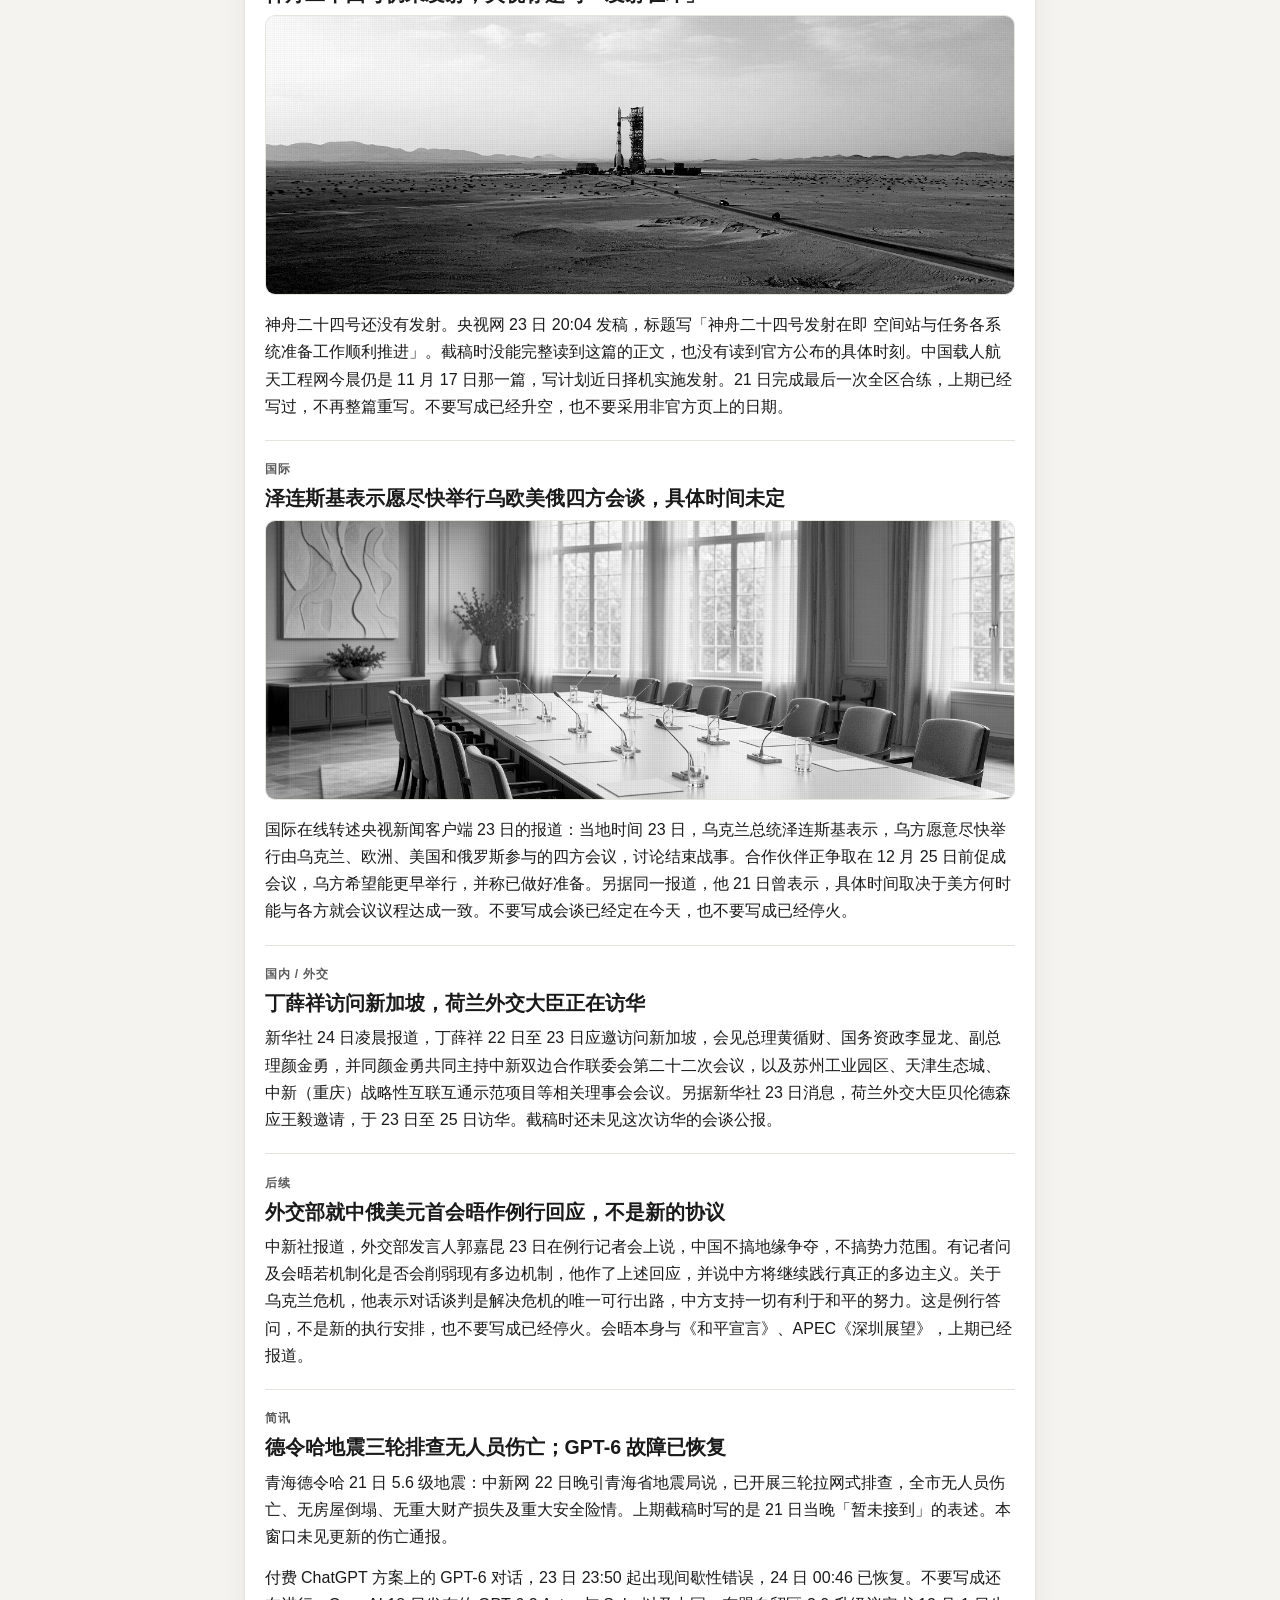
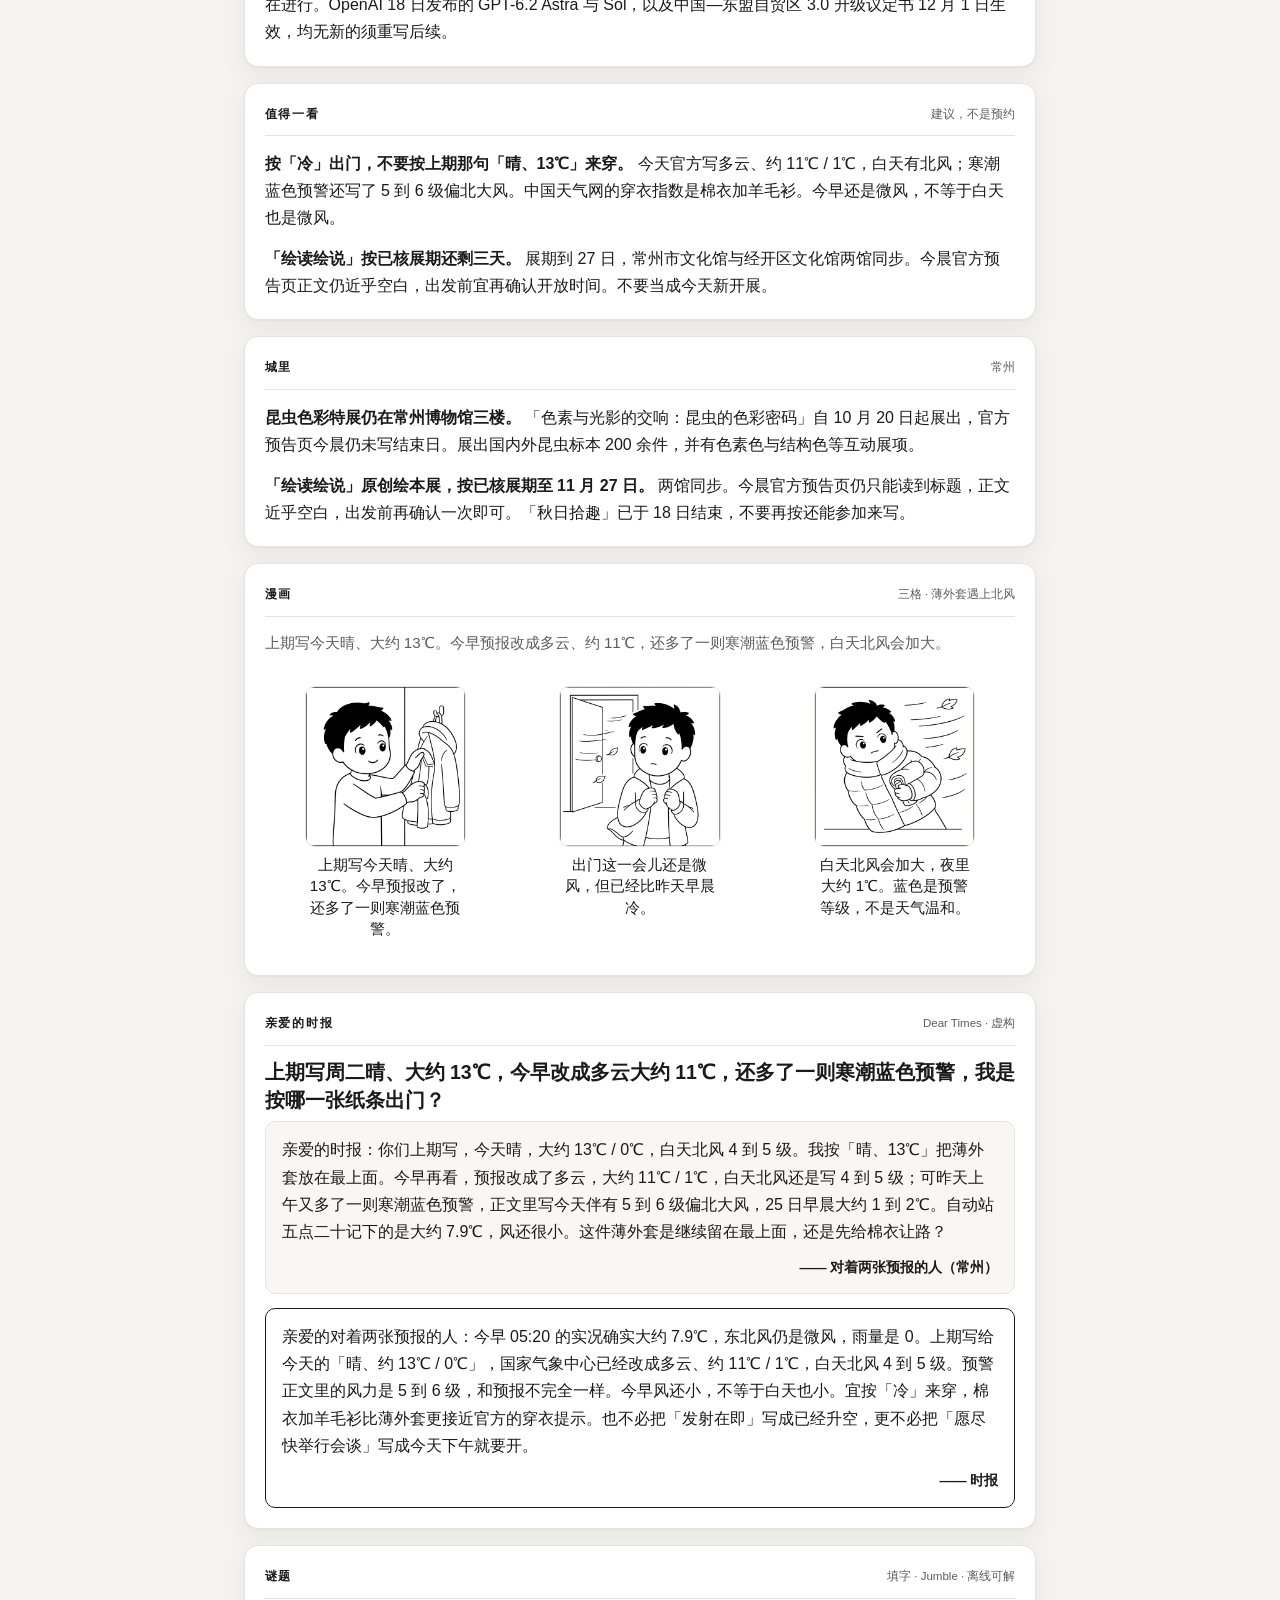
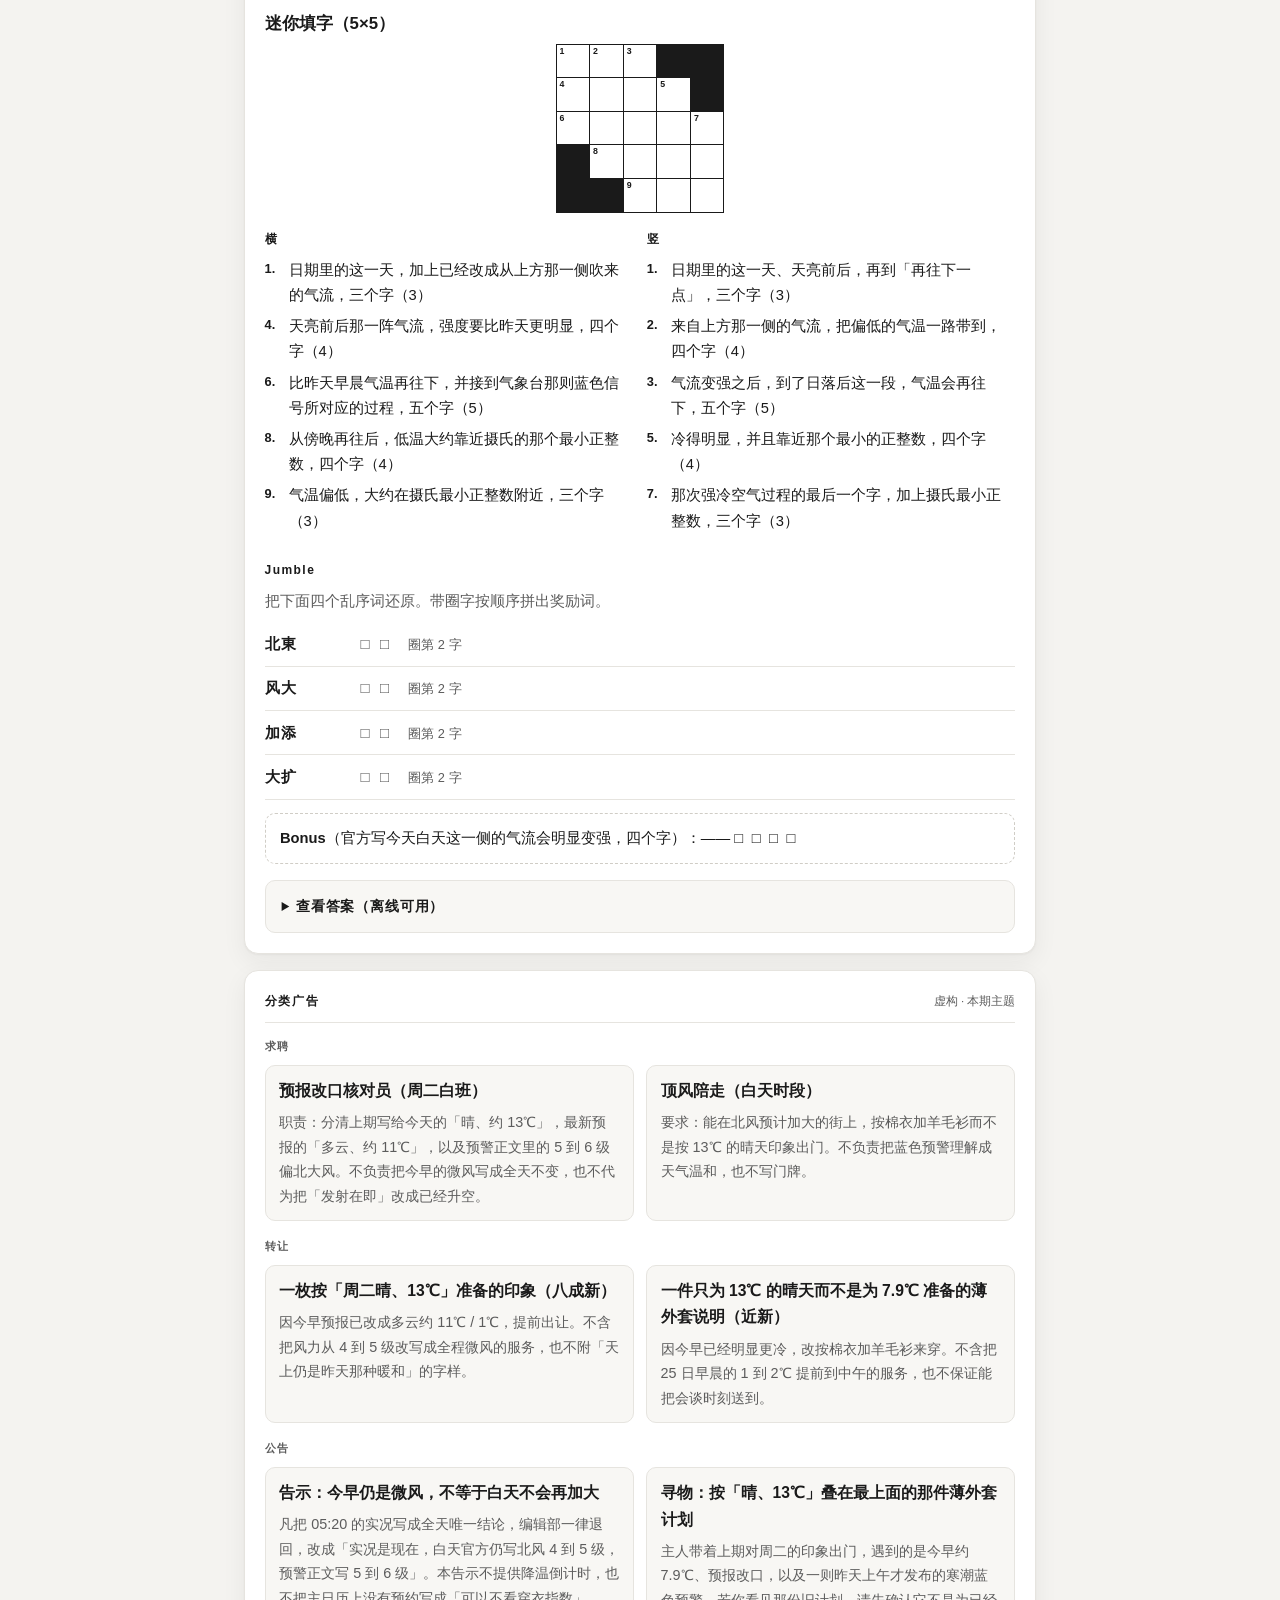
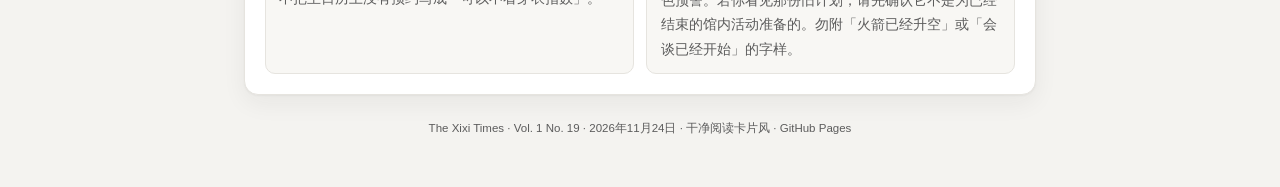
==== commit 0ce6fa57: "Publish The Xixi Times Vol.1 No.19 (2026-11-24) Co-authored-by: xixi <shanxixi0329@gmail.com>" ====
--- a/docs/index.html
+++ b/docs/index.html
@@ -12,8 +12,8 @@
   <article class="card">
     <h1 class="hed">The Xixi Times</h1>
     <p class="dek">最新一期已就绪。</p>
-    <p><a href="latest.html">打开最新一期（Vol.1 No.18 · 2026-11-23）</a></p>
-    <p style="font-size:0.9rem;color:#5c5c5c;"><a href="2026-11-23.html">日期版 2026-11-23</a></p>
+    <p><a href="latest.html">打开最新一期（Vol.1 No.19 · 2026-11-24）</a></p>
+    <p style="font-size:0.9rem;color:#5c5c5c;"><a href="2026-11-24.html">日期版 2026-11-24</a></p>
   </article>
 </main>
 </body>
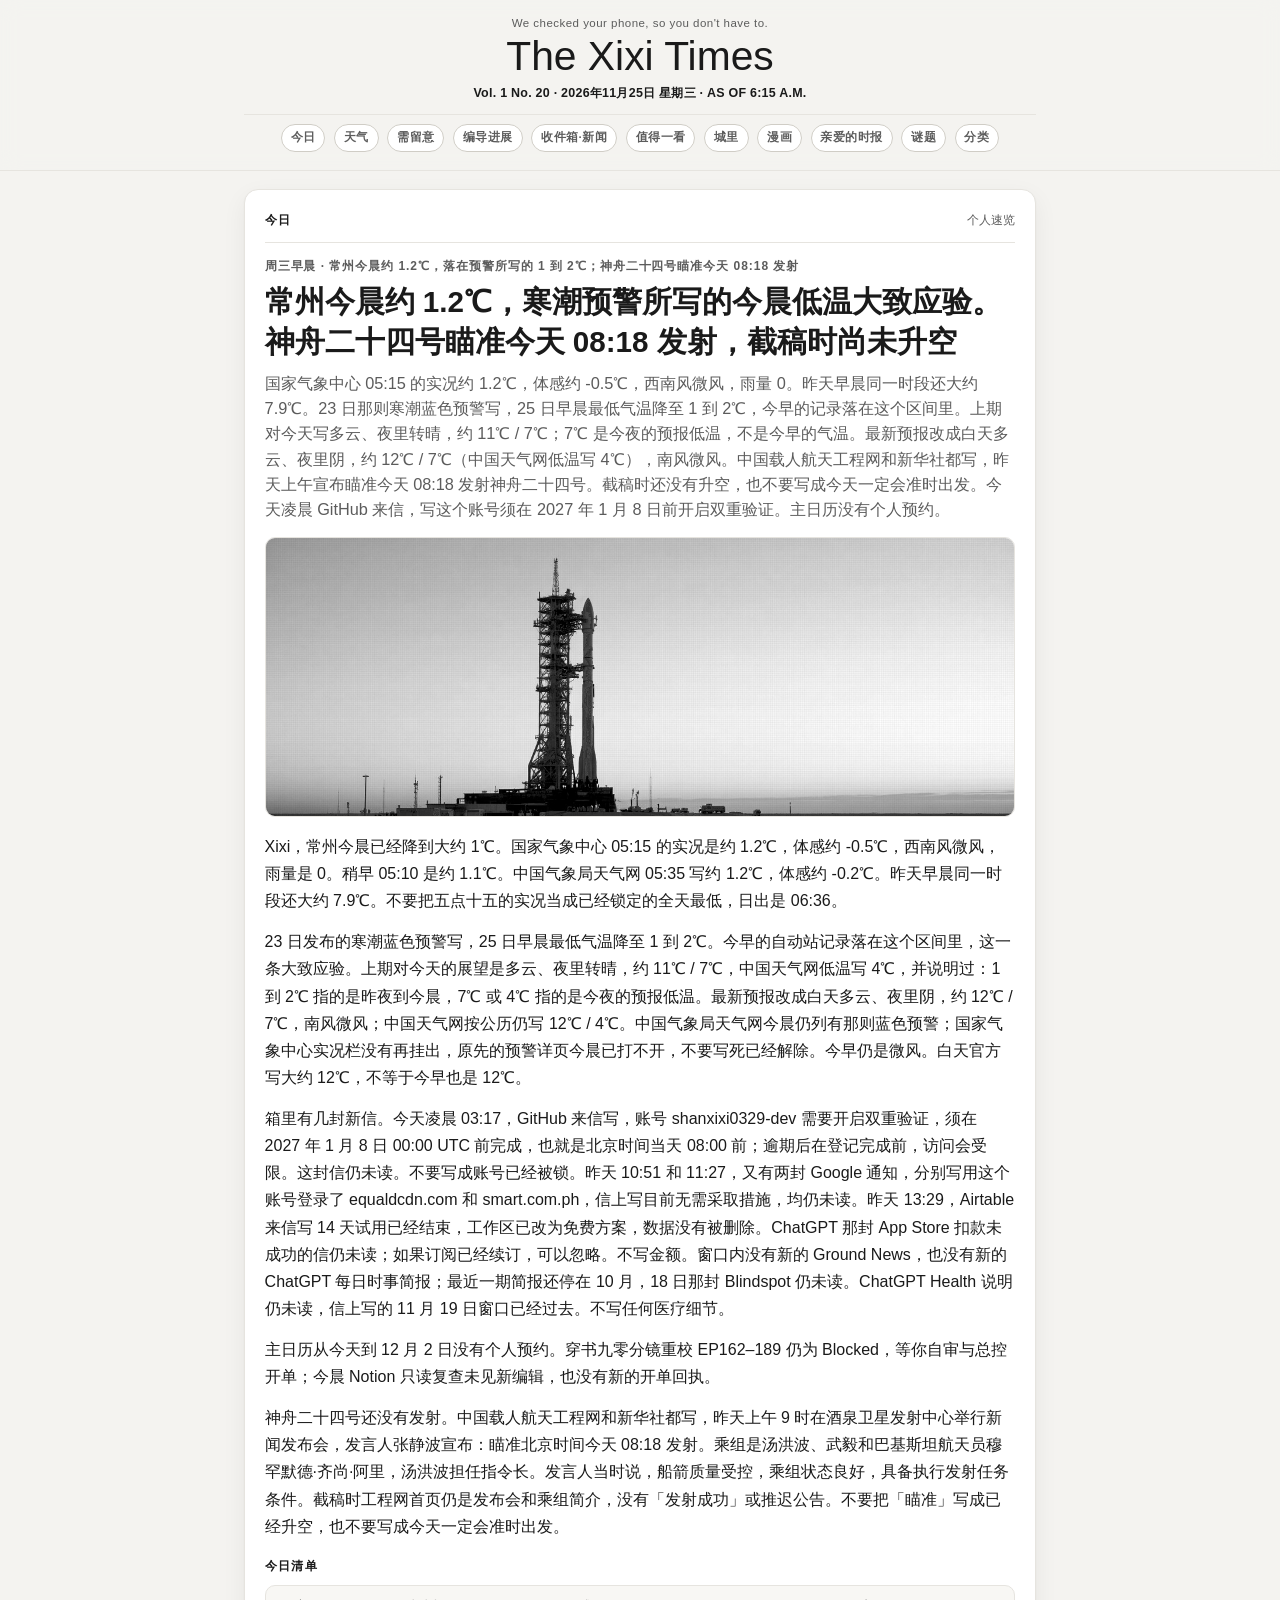
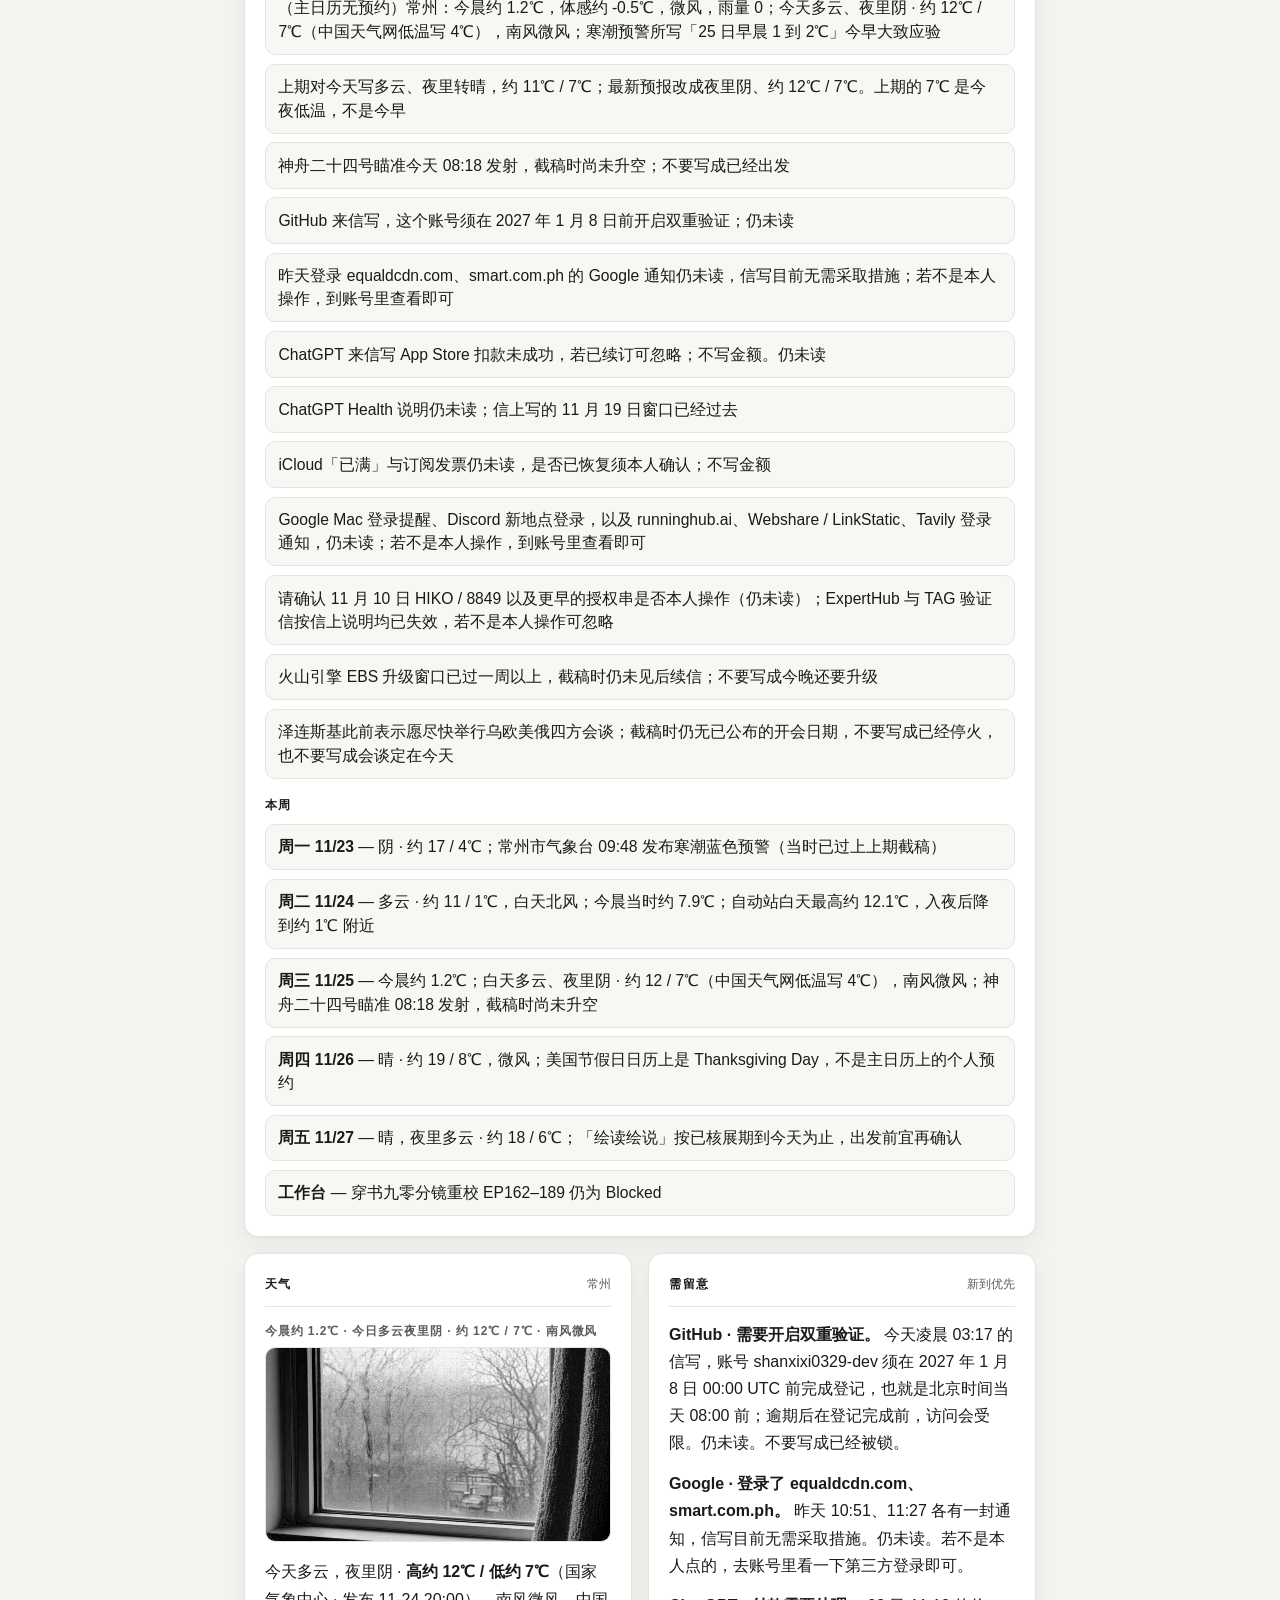
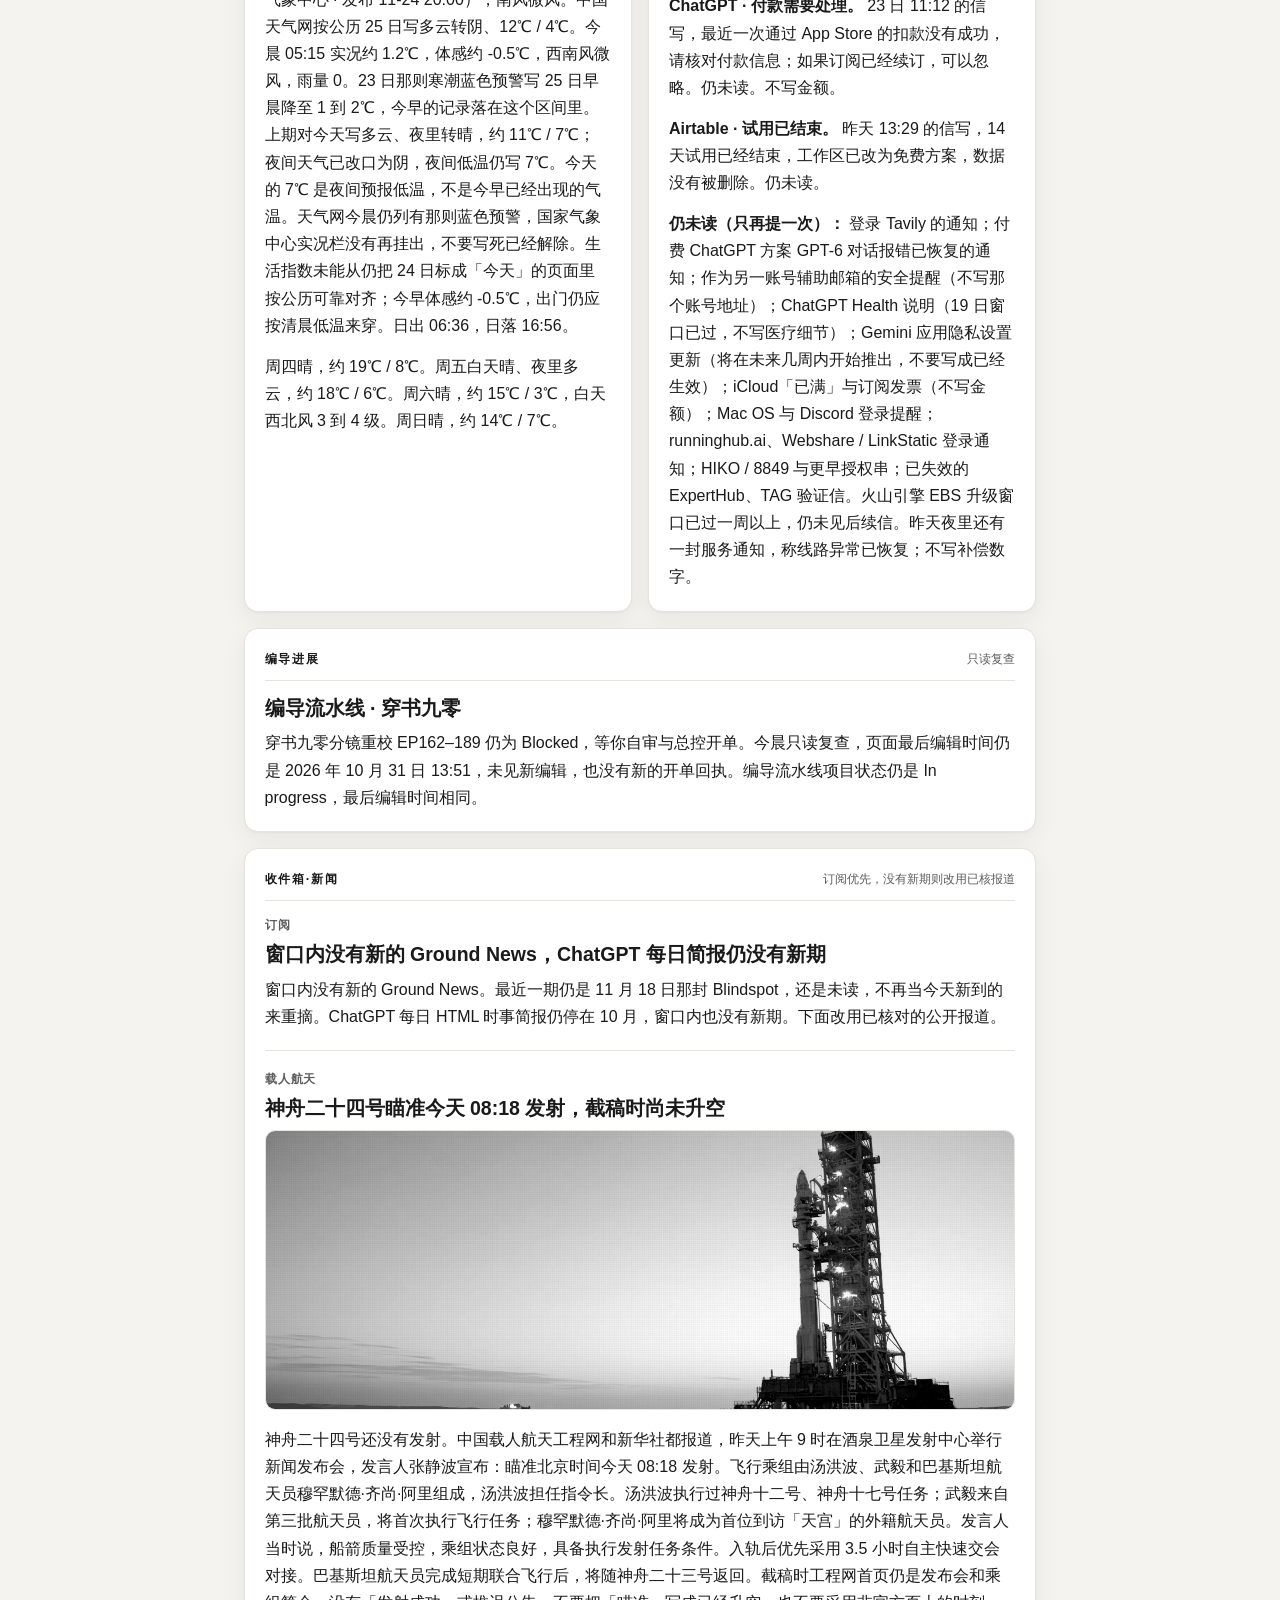
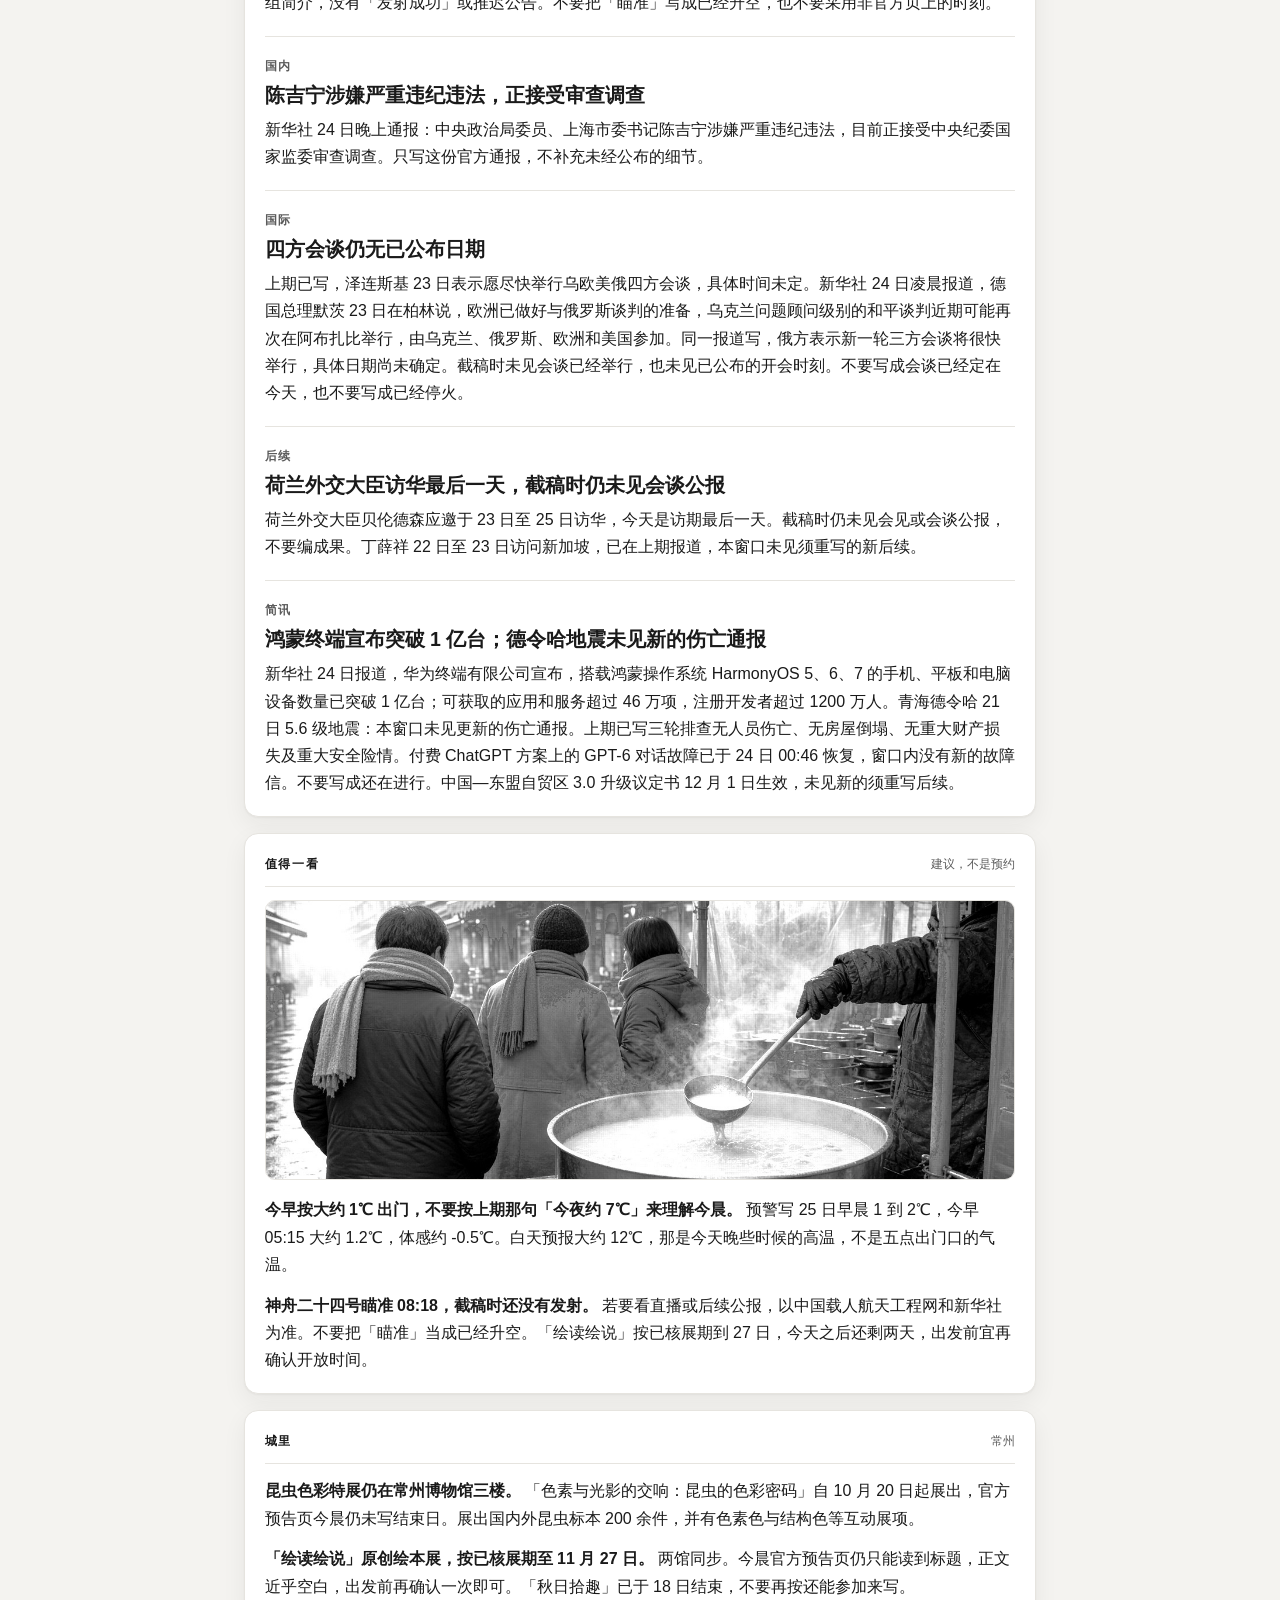
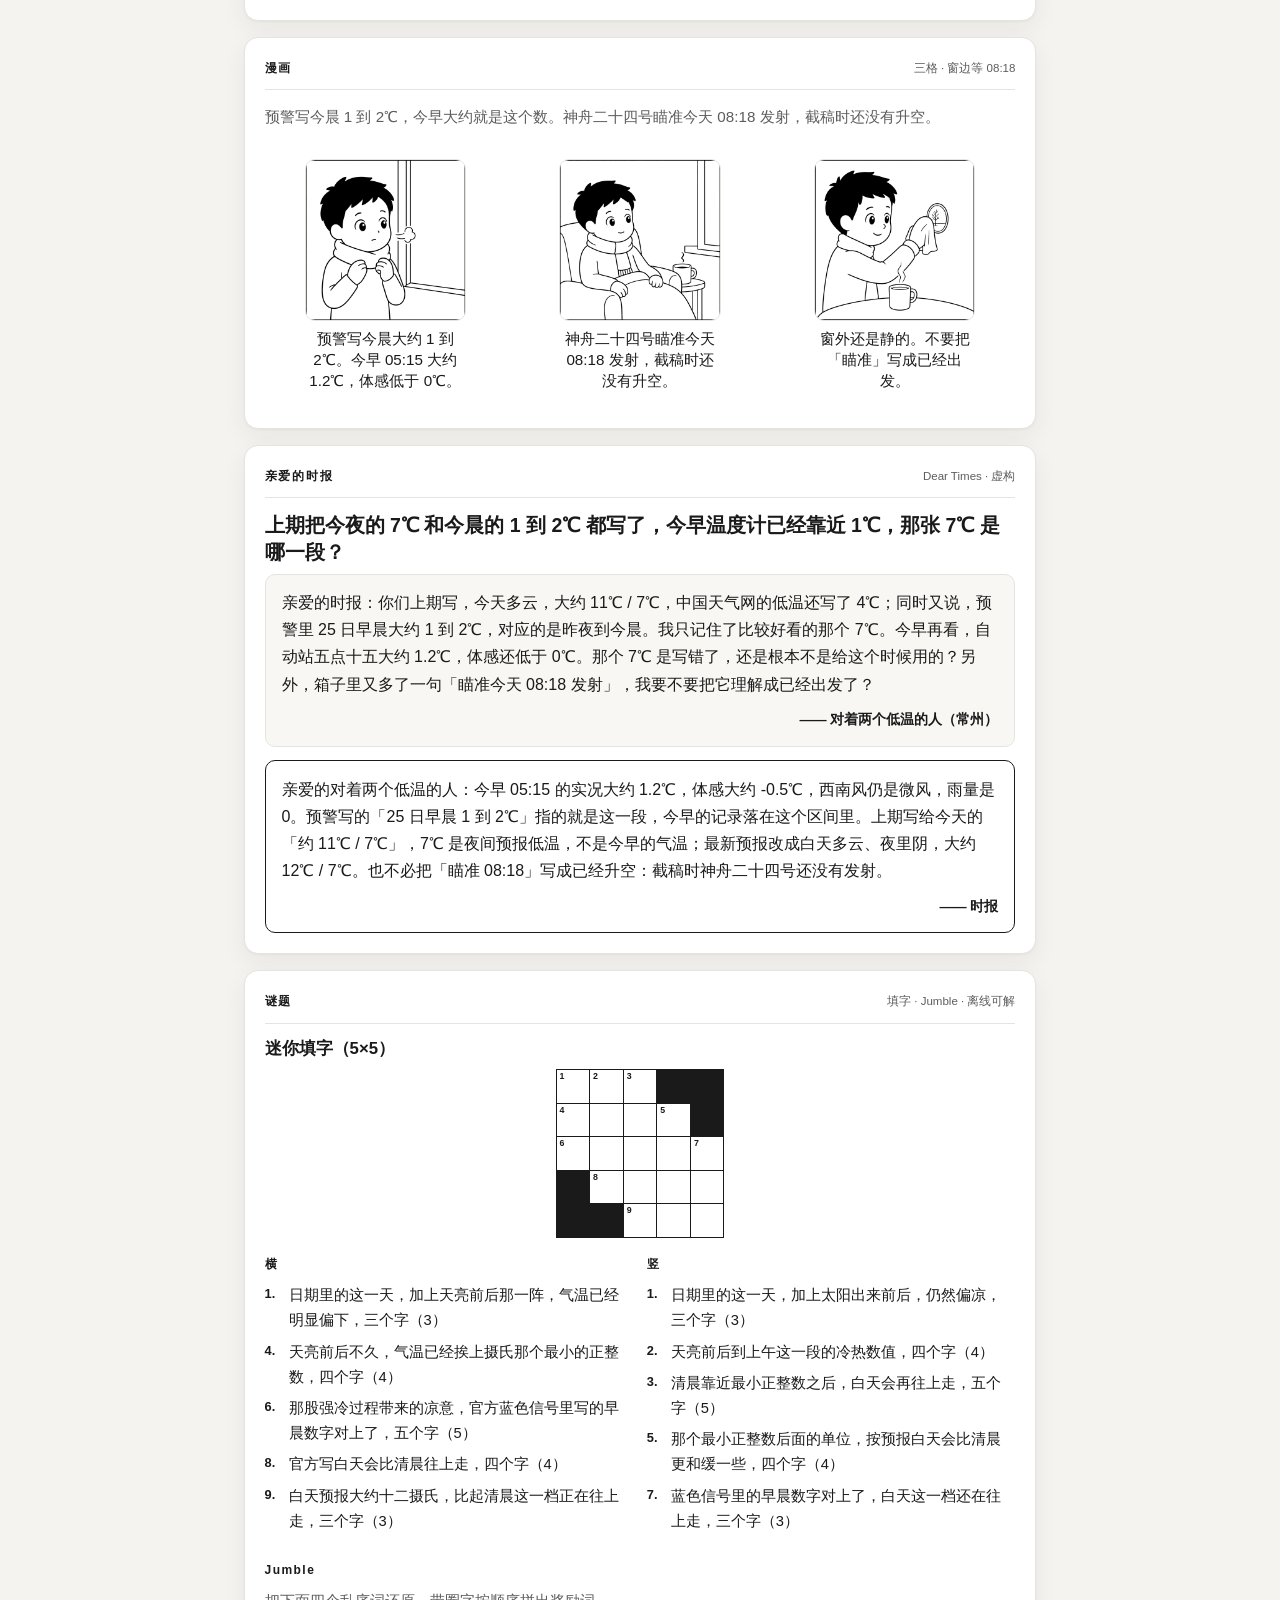
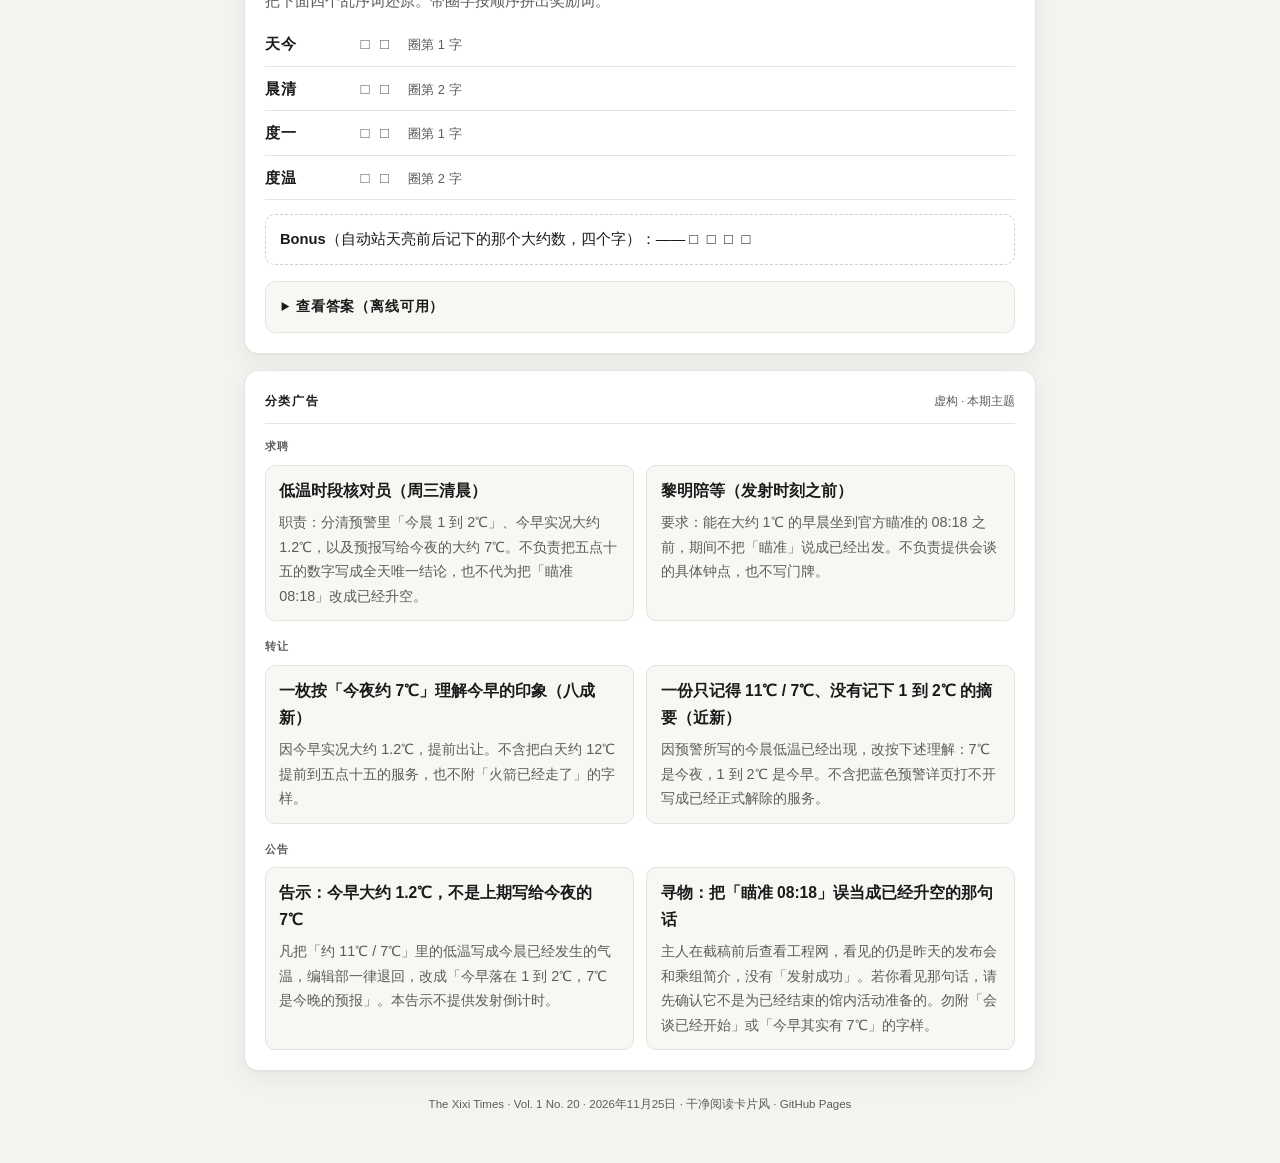
==== commit ec214558: "Publish The Xixi Times Vol.1 No.20 (2026-11-25) Co-authored-by: xixi <shanxixi0329@gmail.com>" ====
--- a/docs/index.html
+++ b/docs/index.html
@@ -12,8 +12,8 @@
   <article class="card">
     <h1 class="hed">The Xixi Times</h1>
     <p class="dek">最新一期已就绪。</p>
-    <p><a href="latest.html">打开最新一期（Vol.1 No.19 · 2026-11-24）</a></p>
-    <p style="font-size:0.9rem;color:#5c5c5c;"><a href="2026-11-24.html">日期版 2026-11-24</a></p>
+    <p><a href="latest.html">打开最新一期（Vol.1 No.20 · 2026-11-25）</a></p>
+    <p style="font-size:0.9rem;color:#5c5c5c;"><a href="2026-11-25.html">日期版 2026-11-25</a></p>
   </article>
 </main>
 </body>
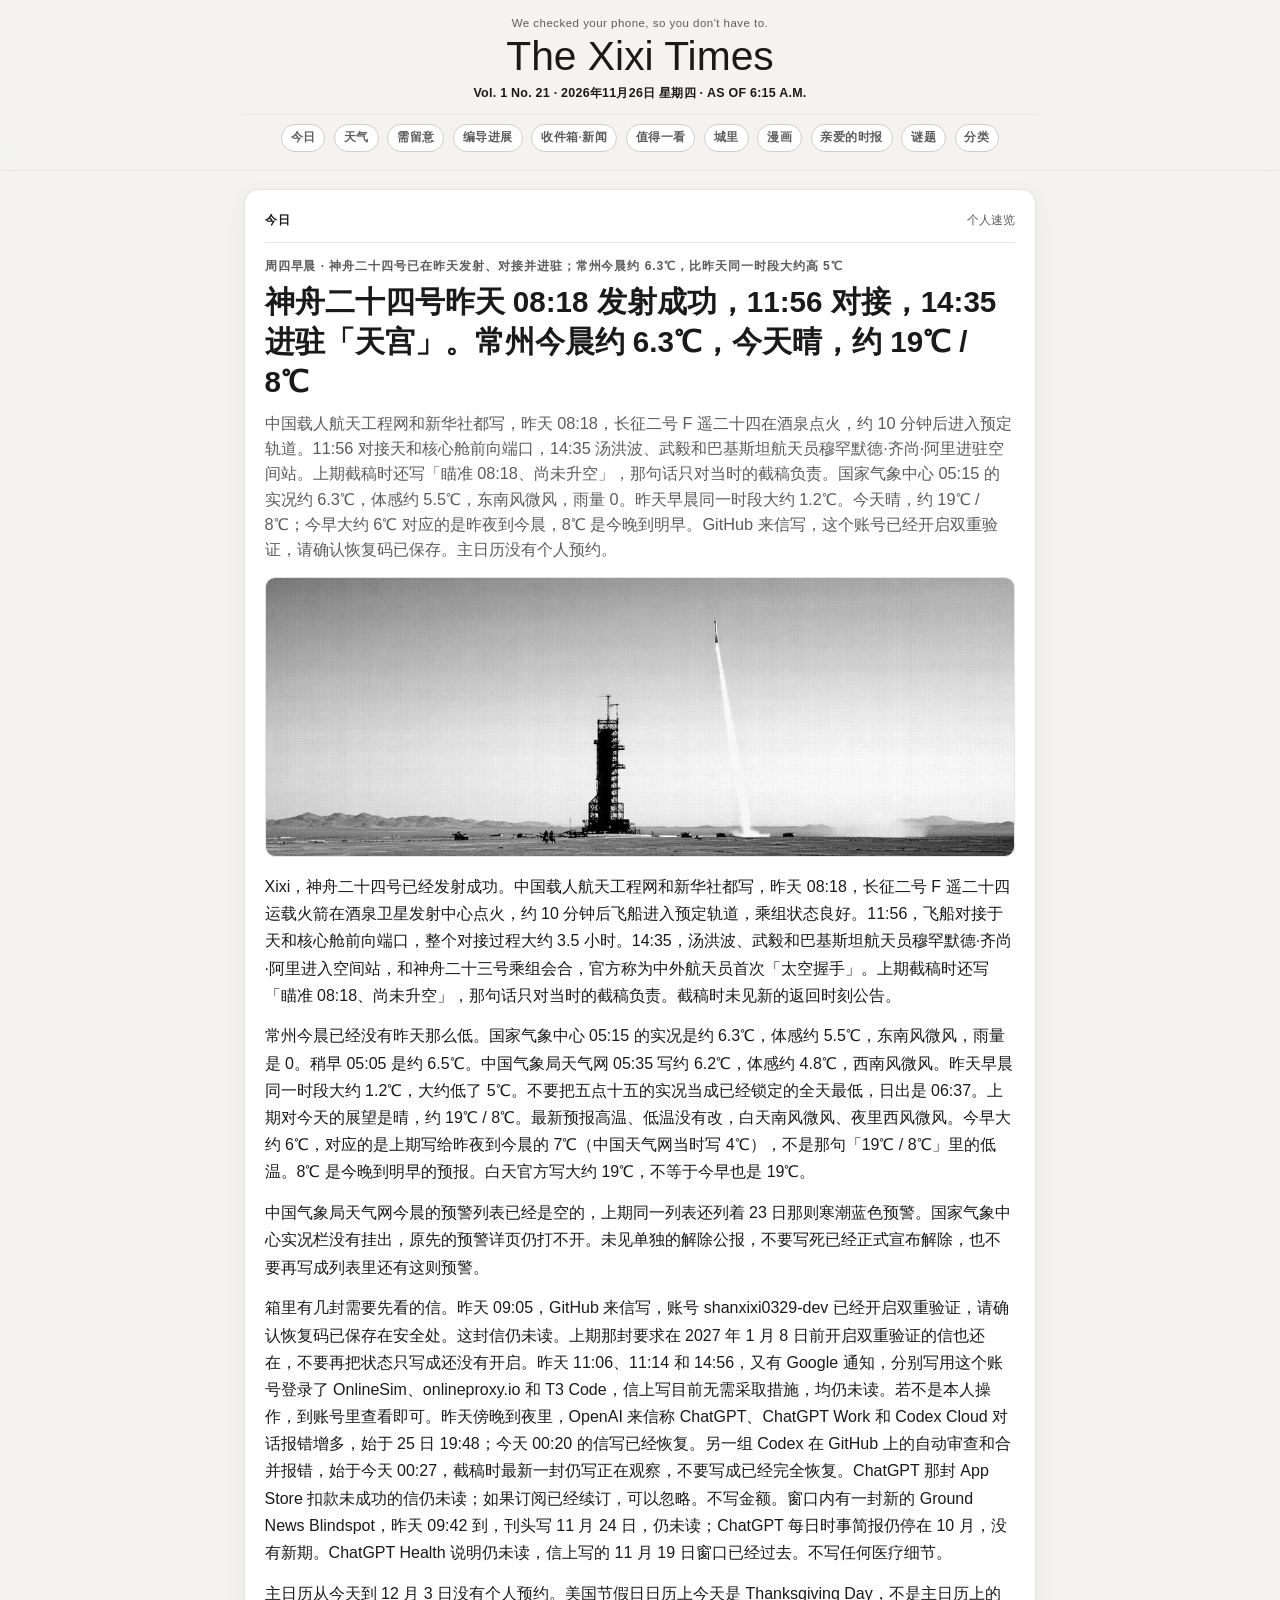
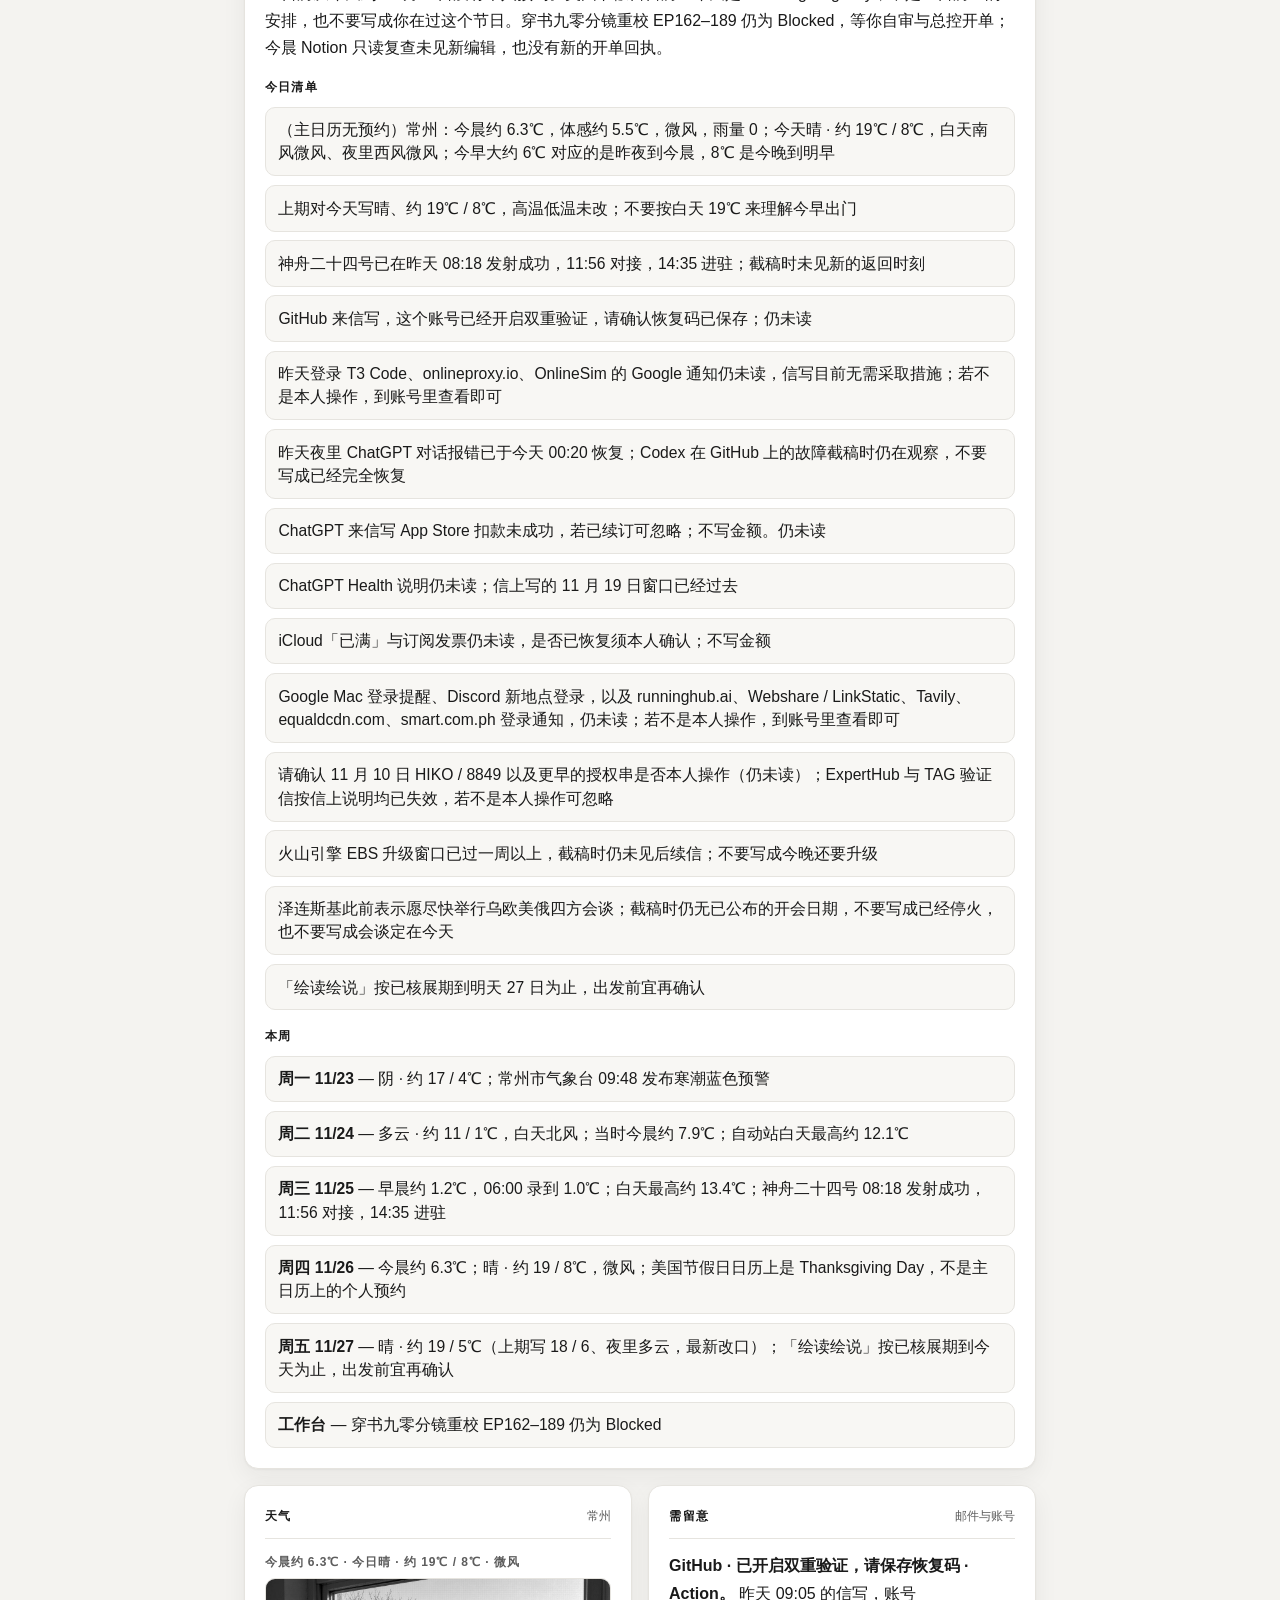
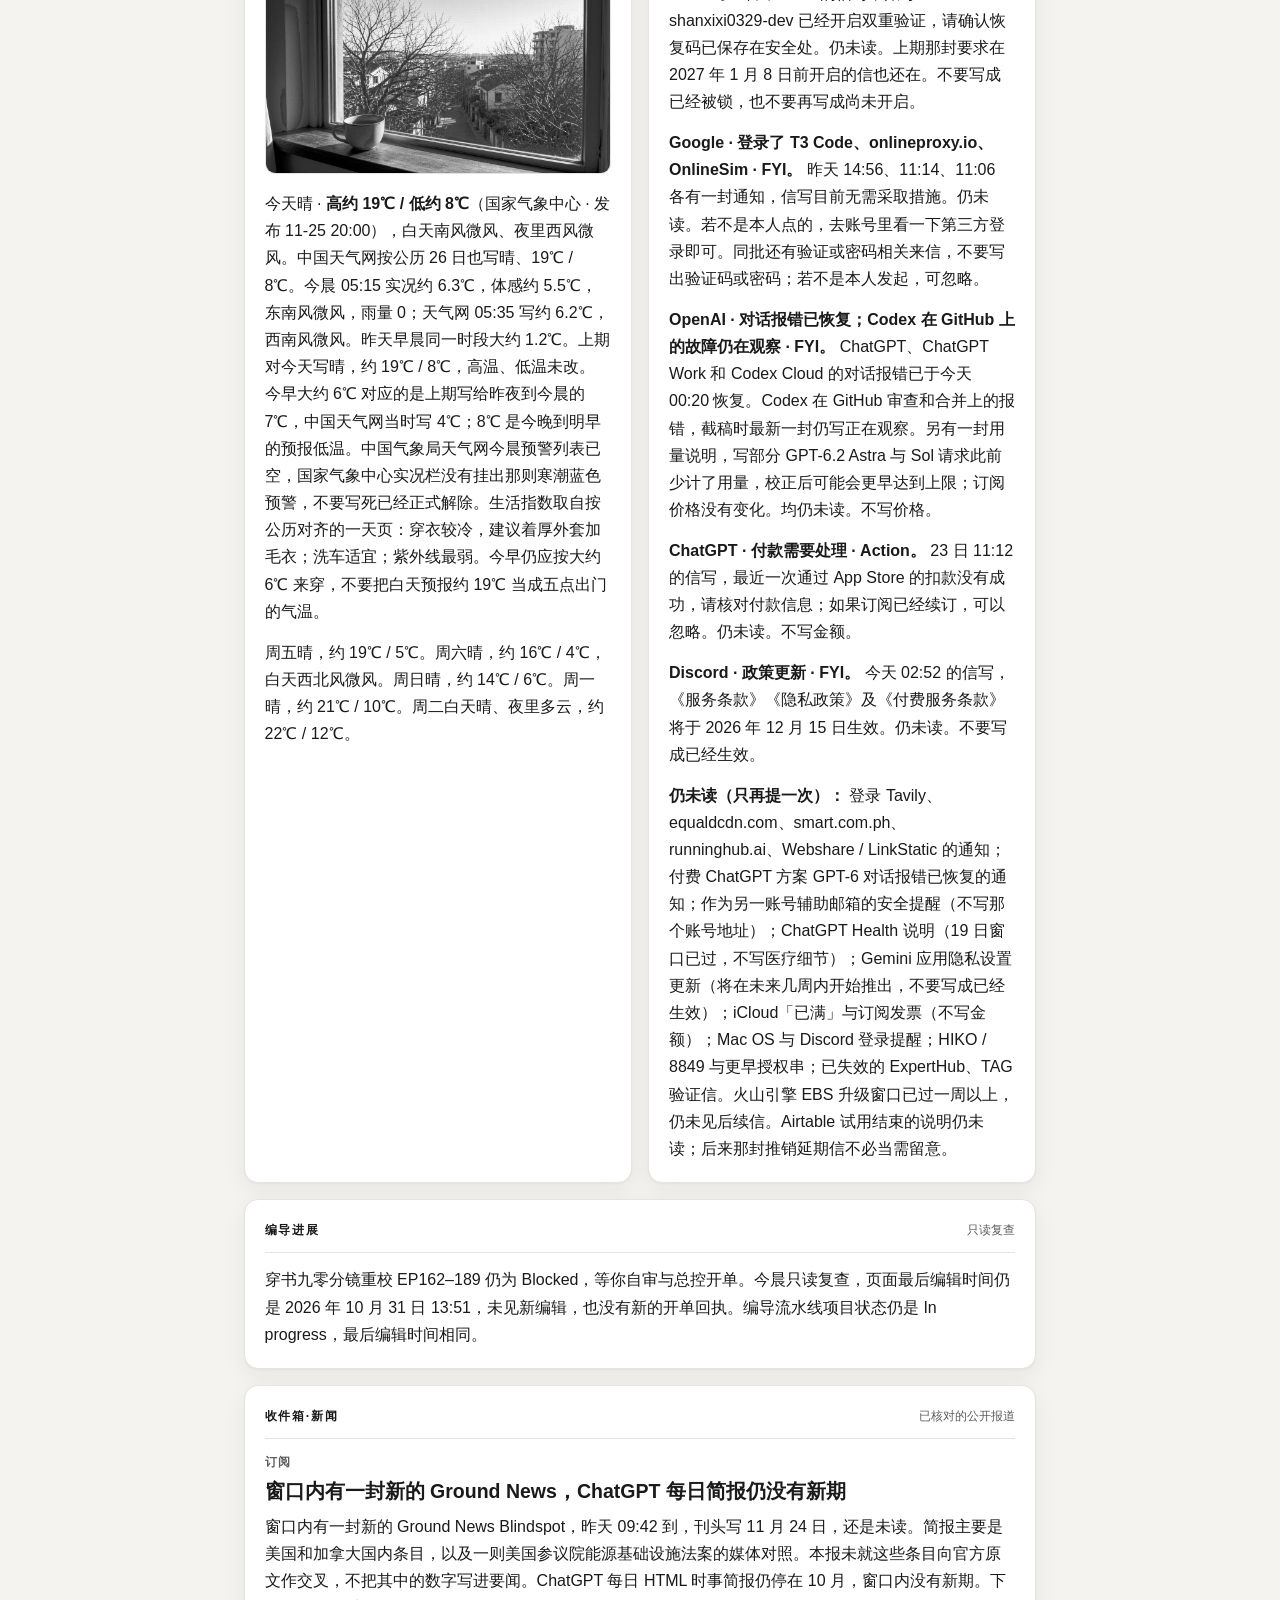
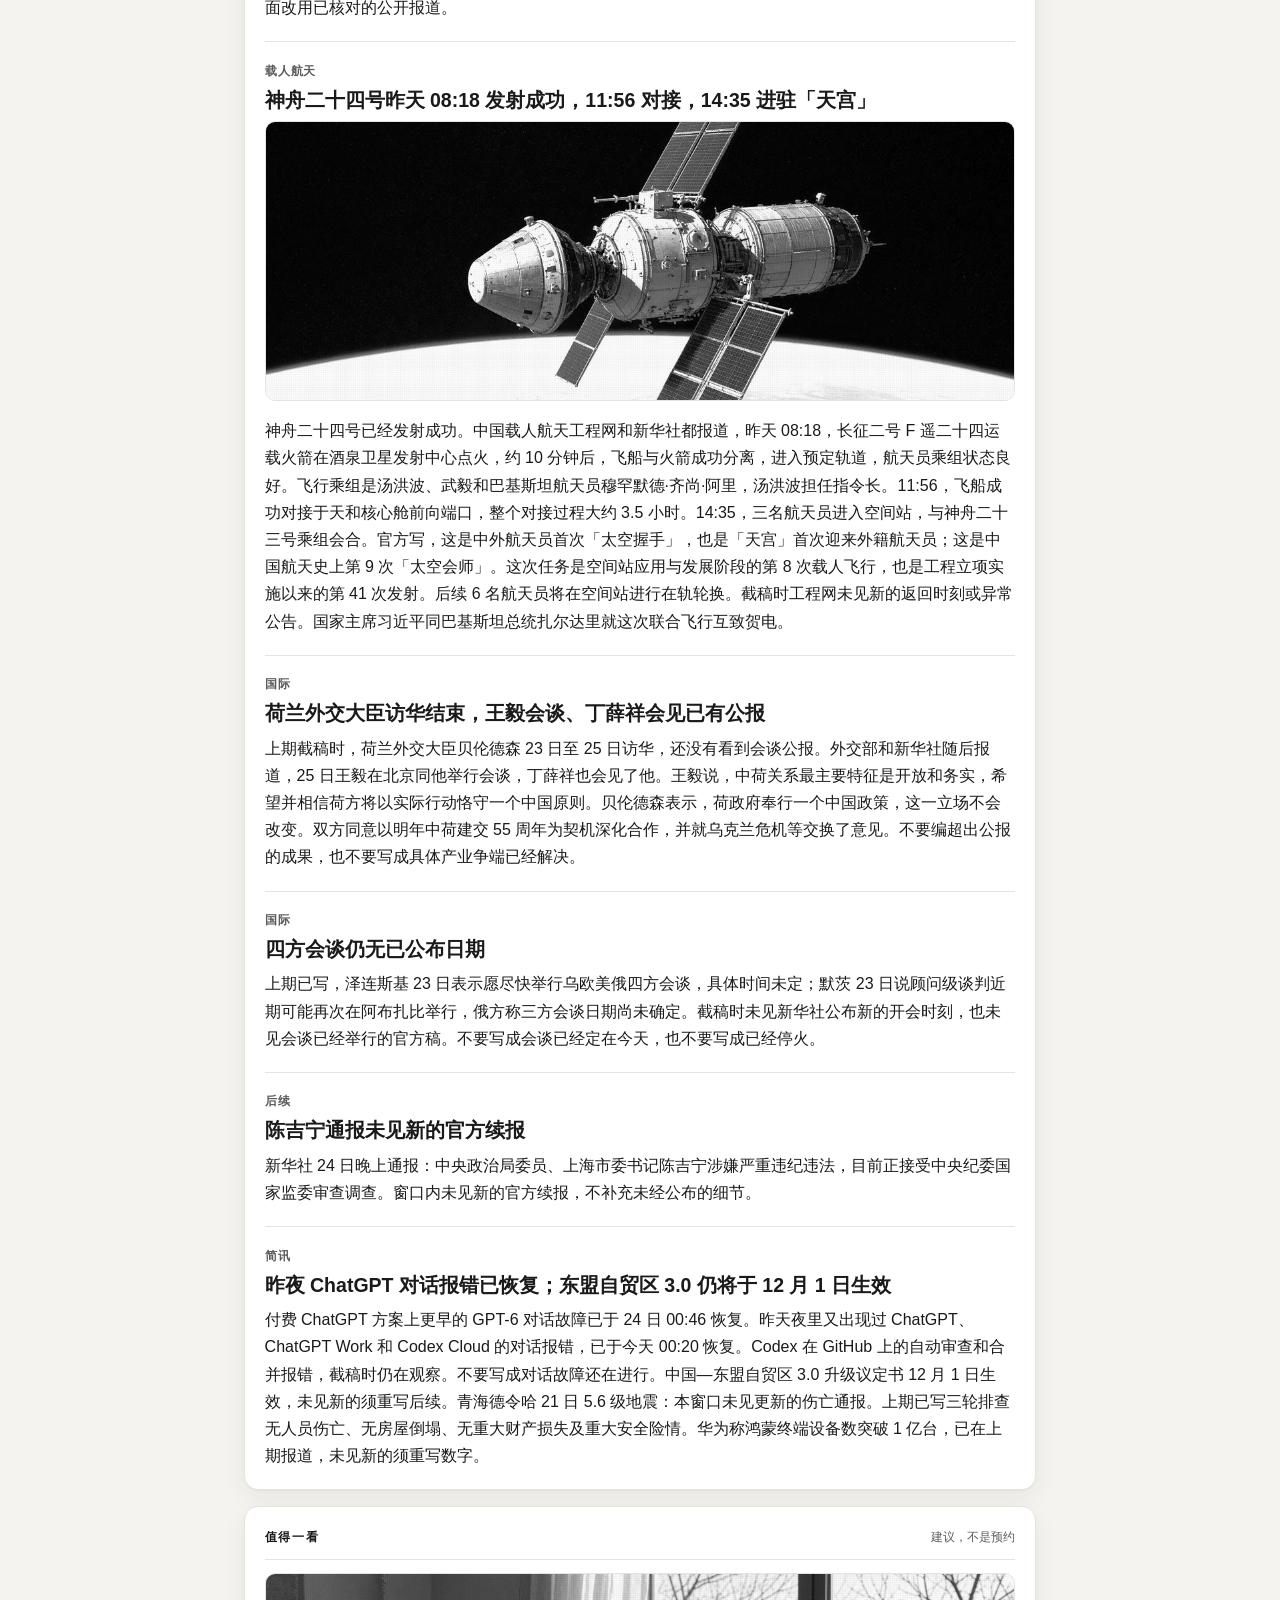
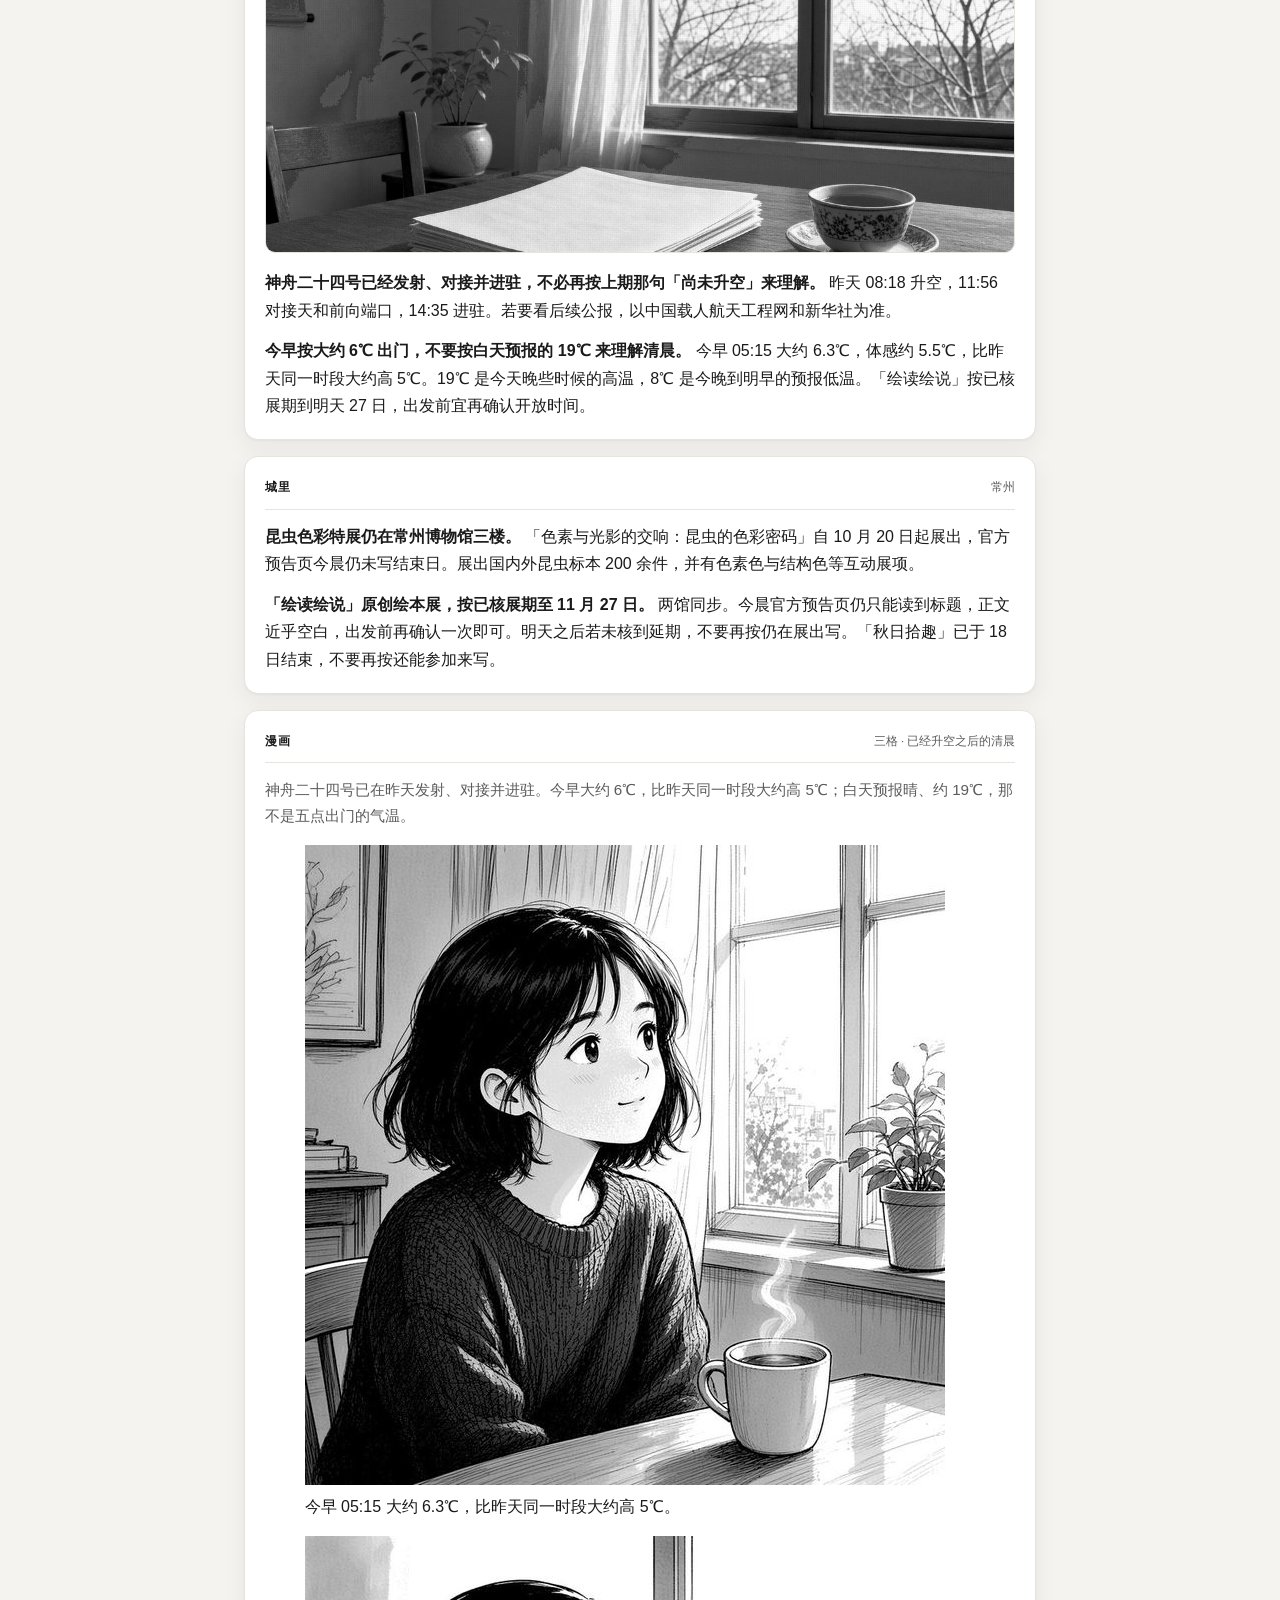
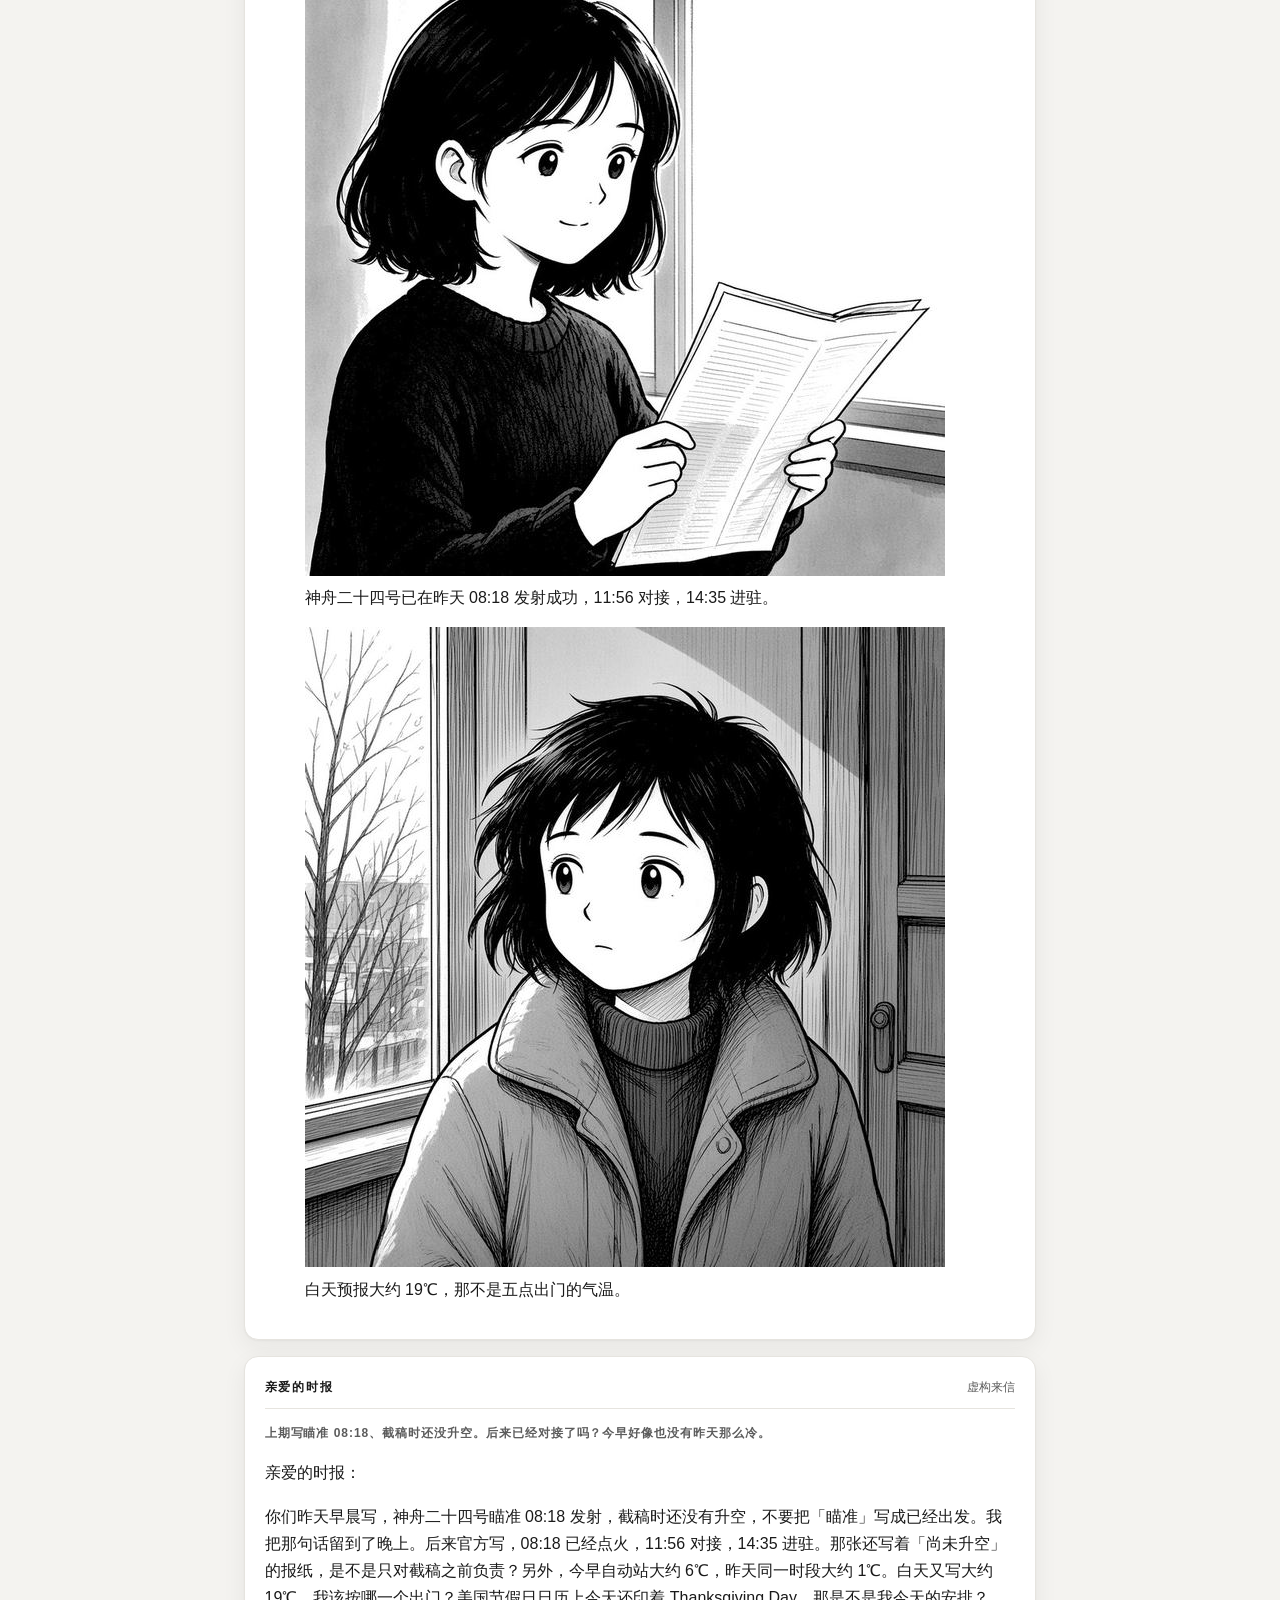
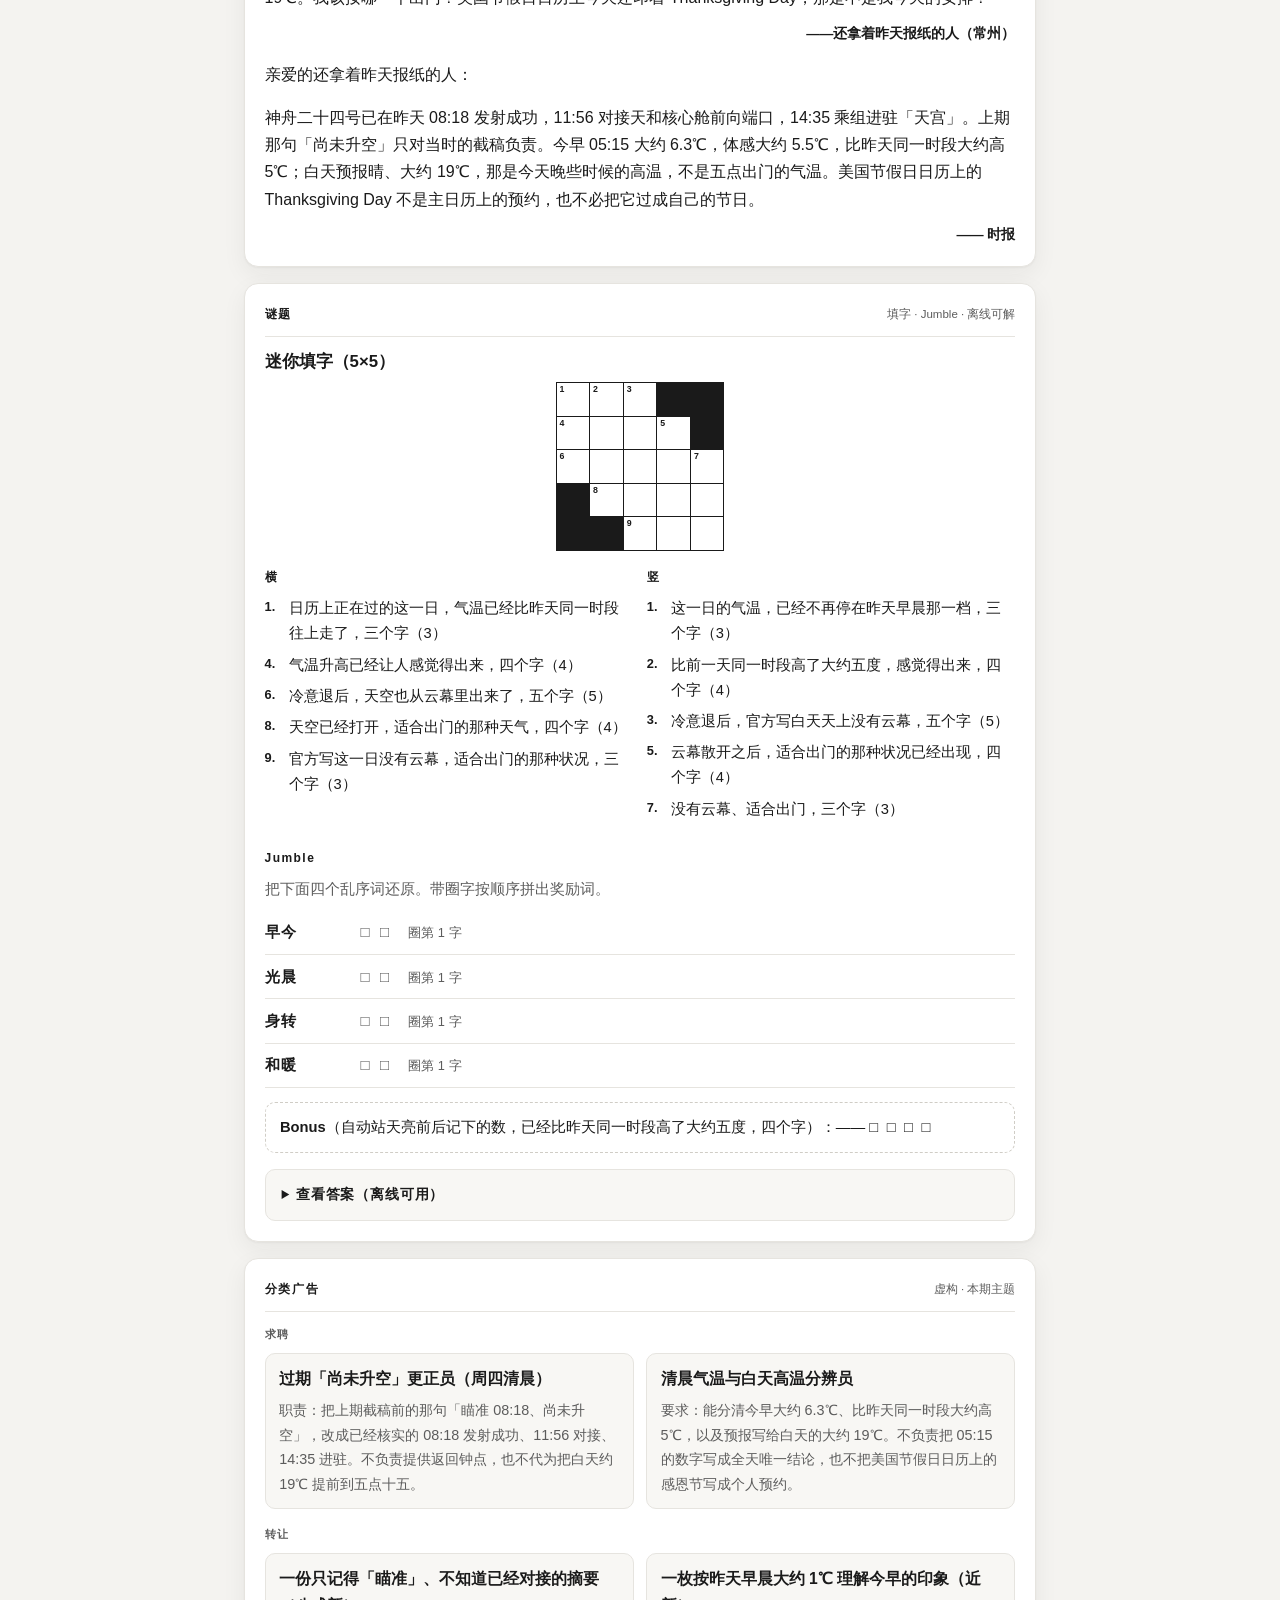
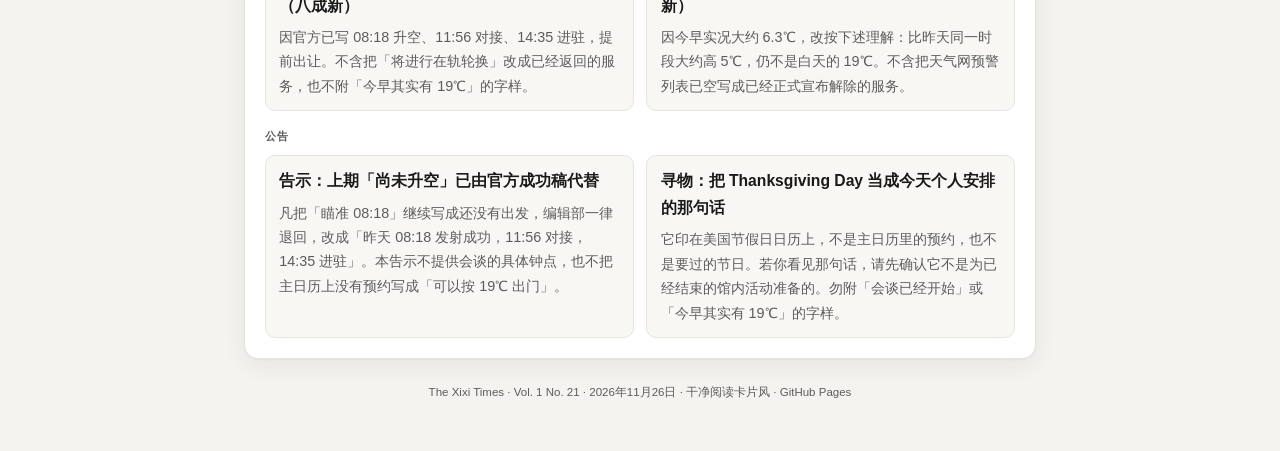
==== commit 90613b72: "Publish The Xixi Times Vol.1 No.21 (2026-11-26) Co-authored-by: xixi <shanxixi0329@gmail.com>" ====
--- a/docs/index.html
+++ b/docs/index.html
@@ -12,8 +12,8 @@
   <article class="card">
     <h1 class="hed">The Xixi Times</h1>
     <p class="dek">最新一期已就绪。</p>
-    <p><a href="latest.html">打开最新一期（Vol.1 No.20 · 2026-11-25）</a></p>
-    <p style="font-size:0.9rem;color:#5c5c5c;"><a href="2026-11-25.html">日期版 2026-11-25</a></p>
+    <p><a href="latest.html">打开最新一期（Vol.1 No.21 · 2026-11-26）</a></p>
+    <p style="font-size:0.9rem;color:#5c5c5c;"><a href="2026-11-26.html">日期版 2026-11-26</a></p>
   </article>
 </main>
 </body>
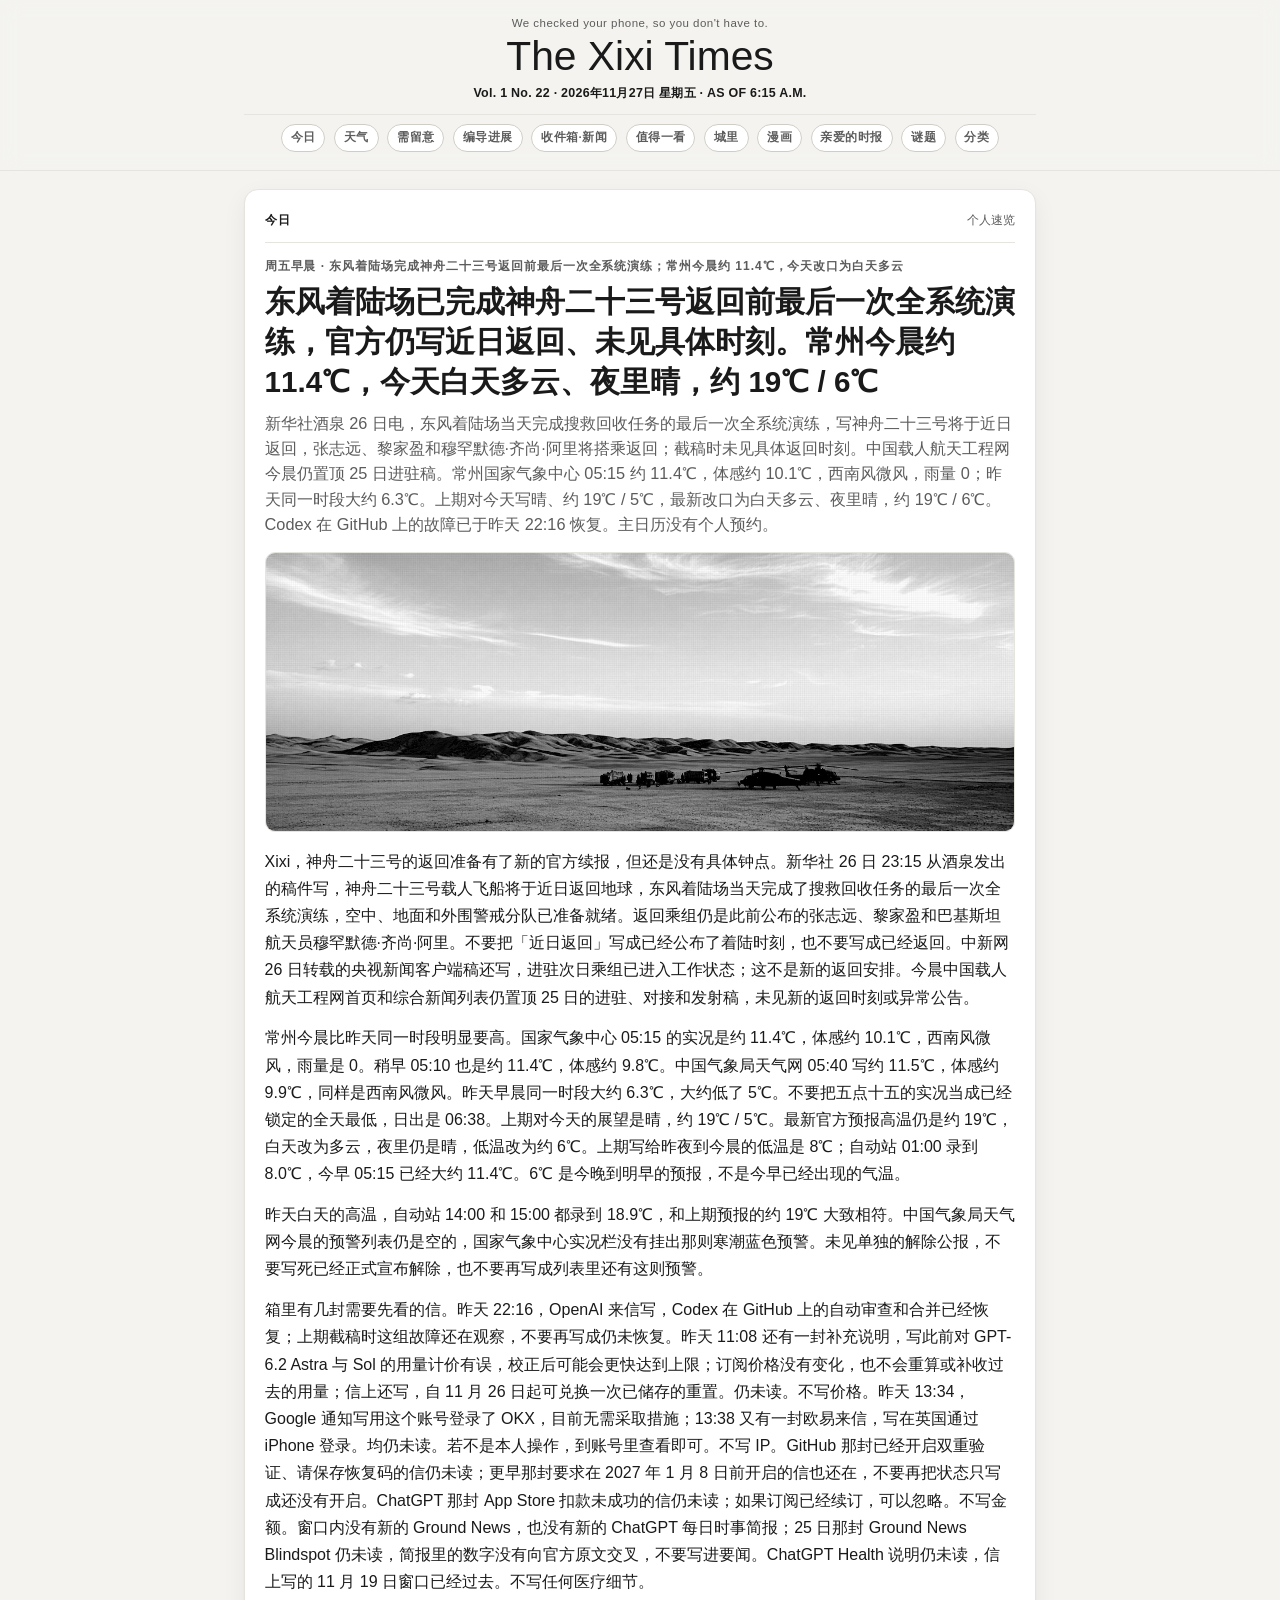
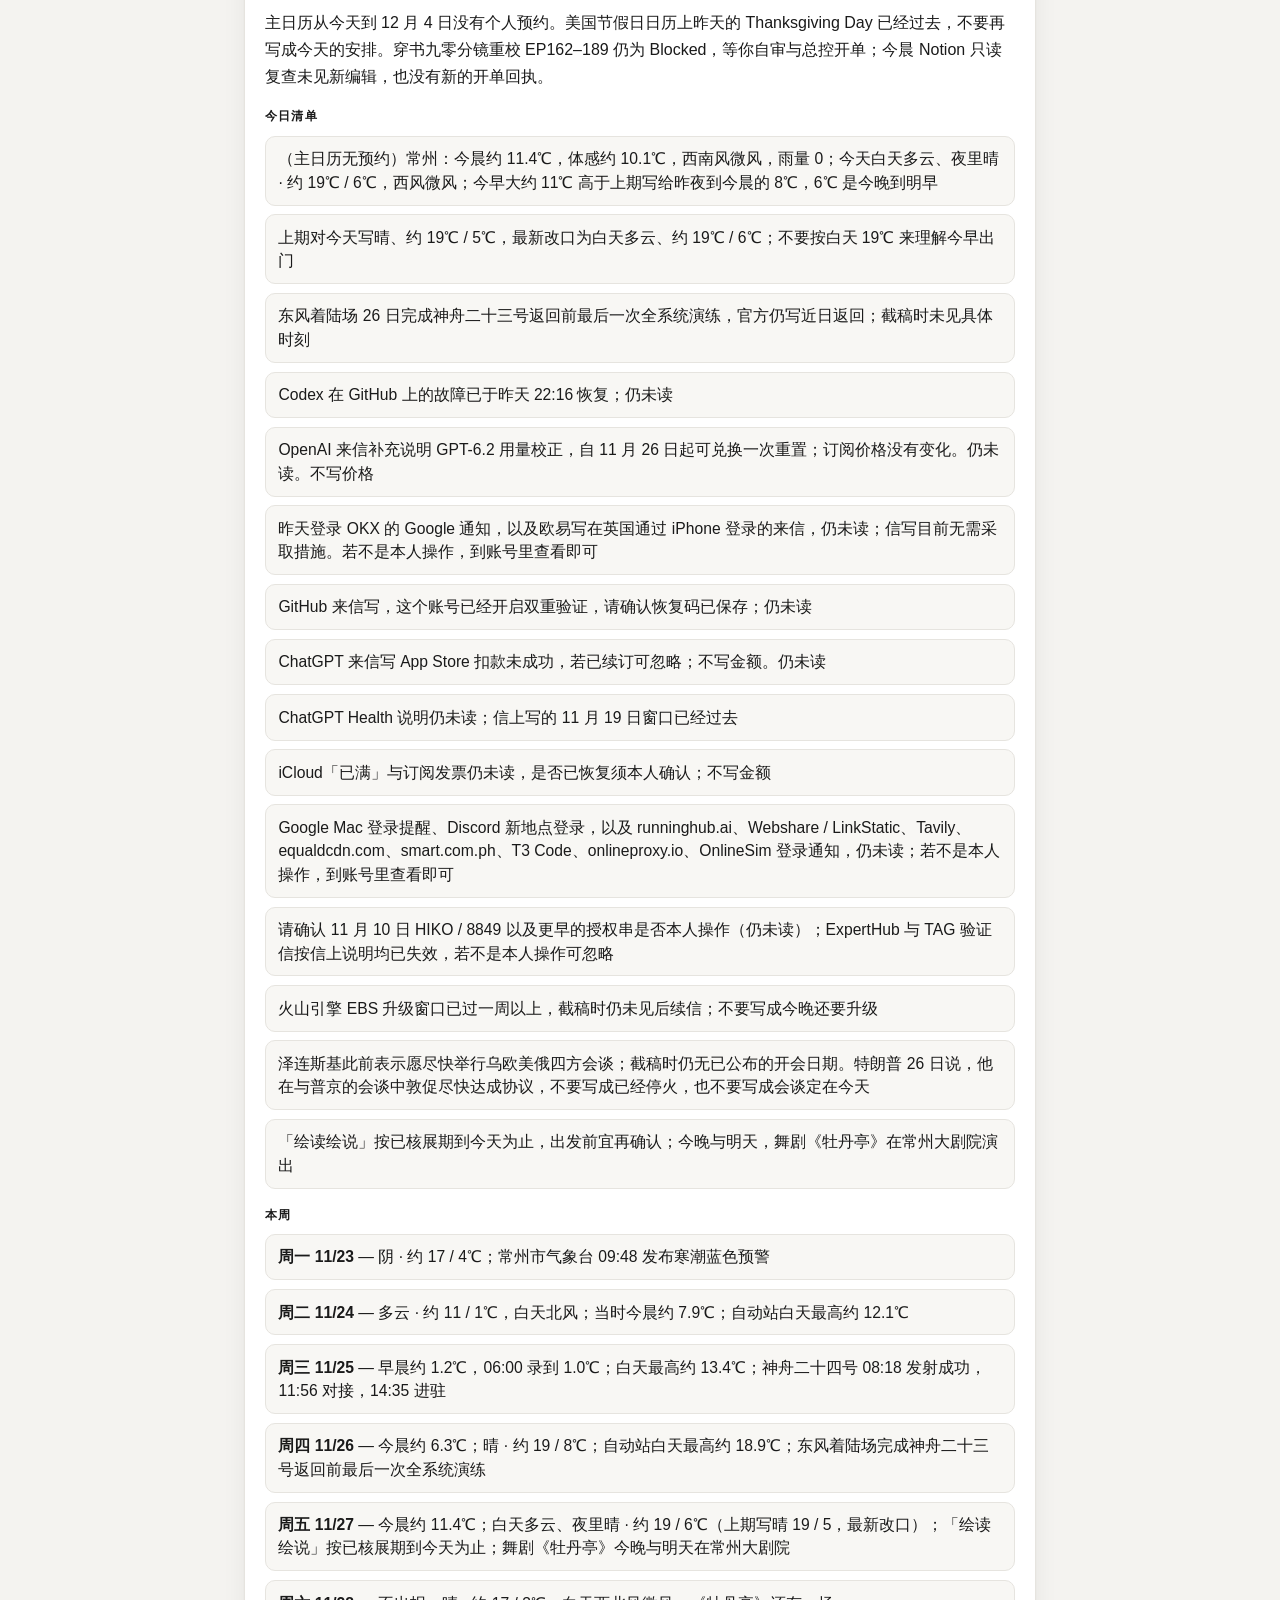
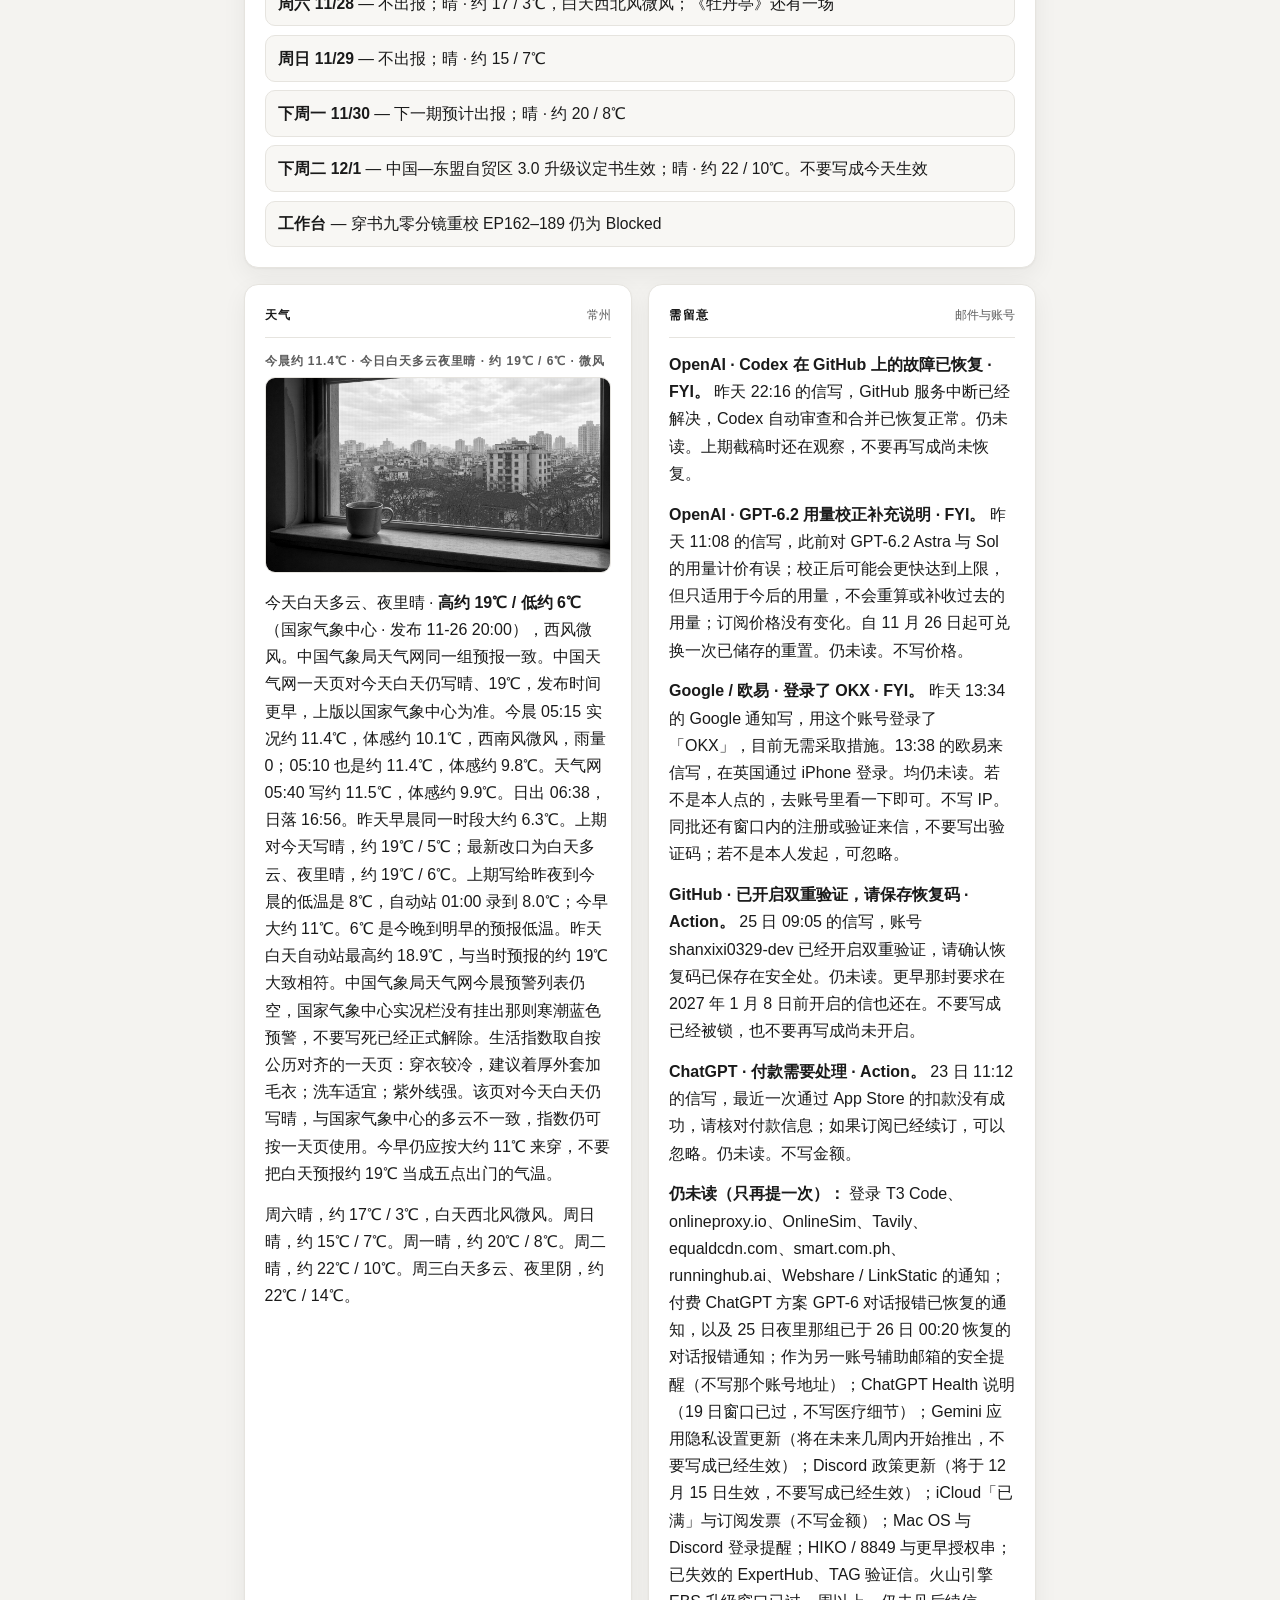
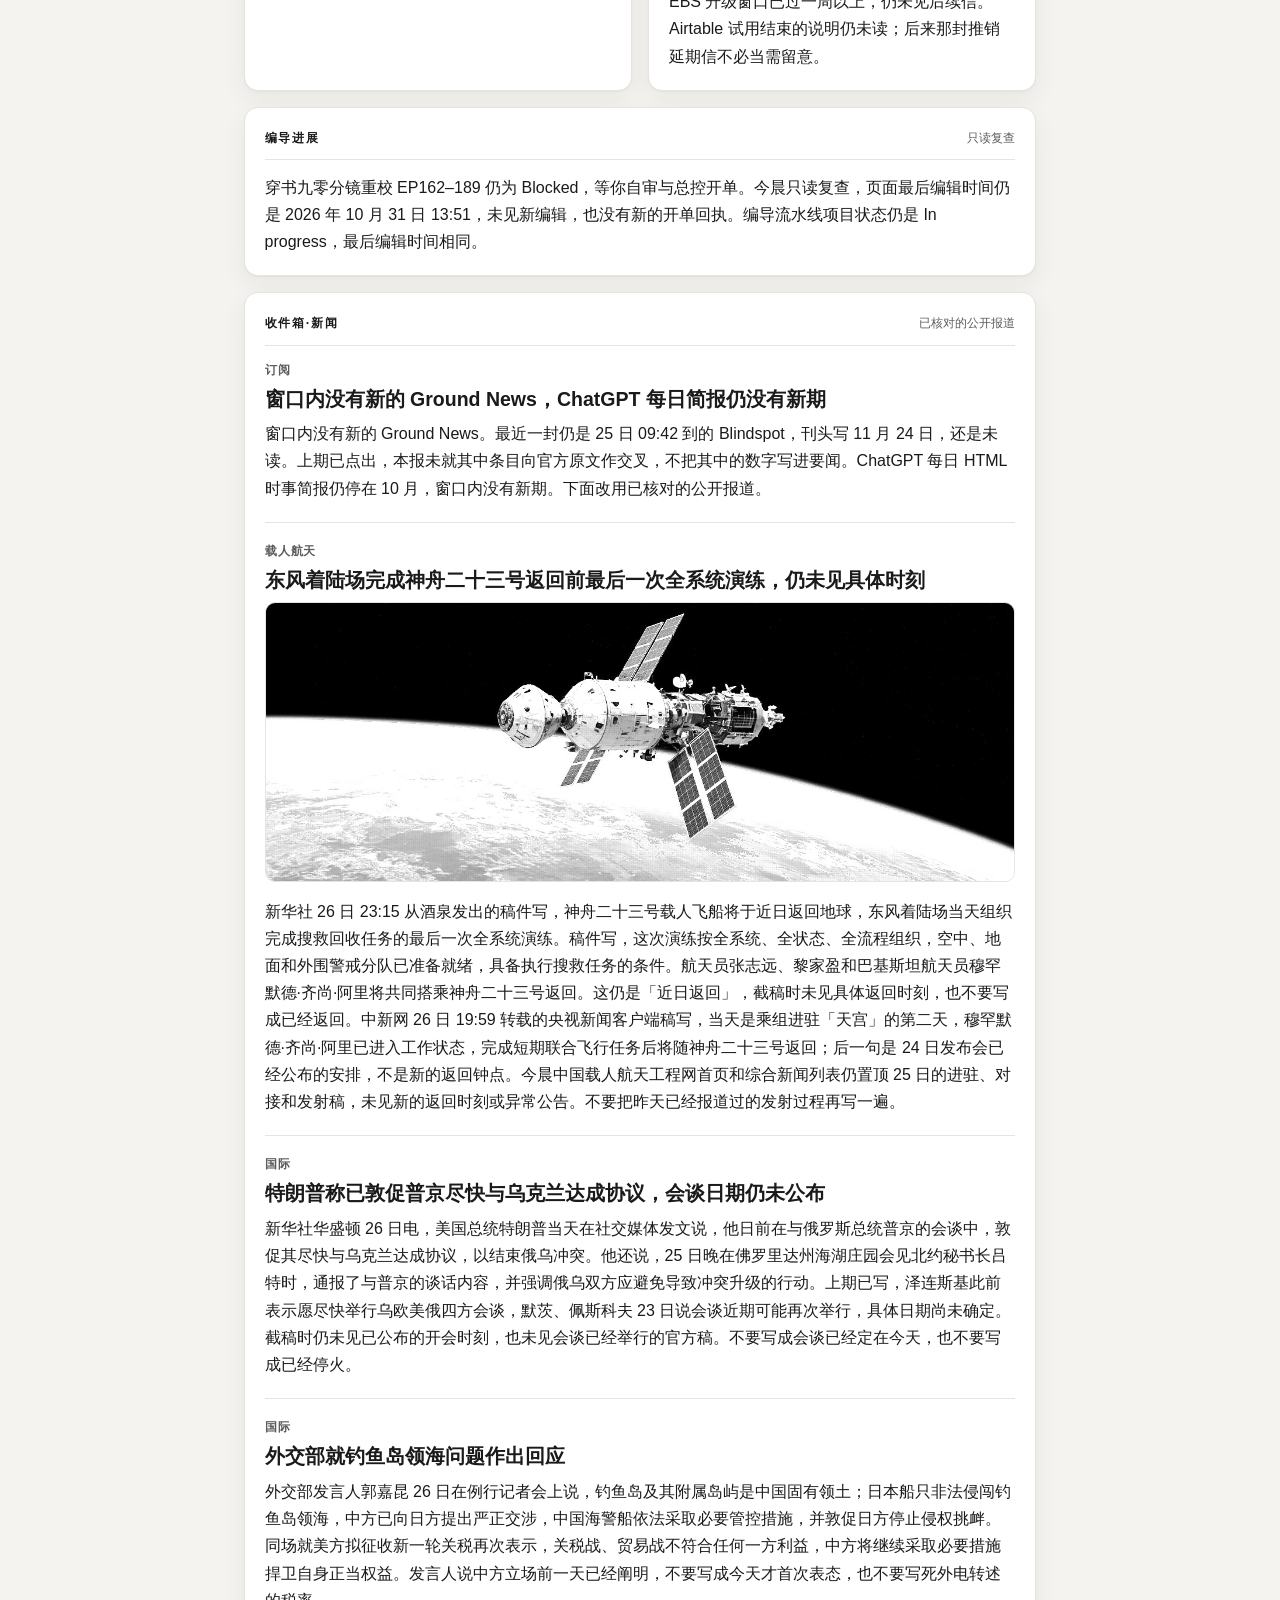
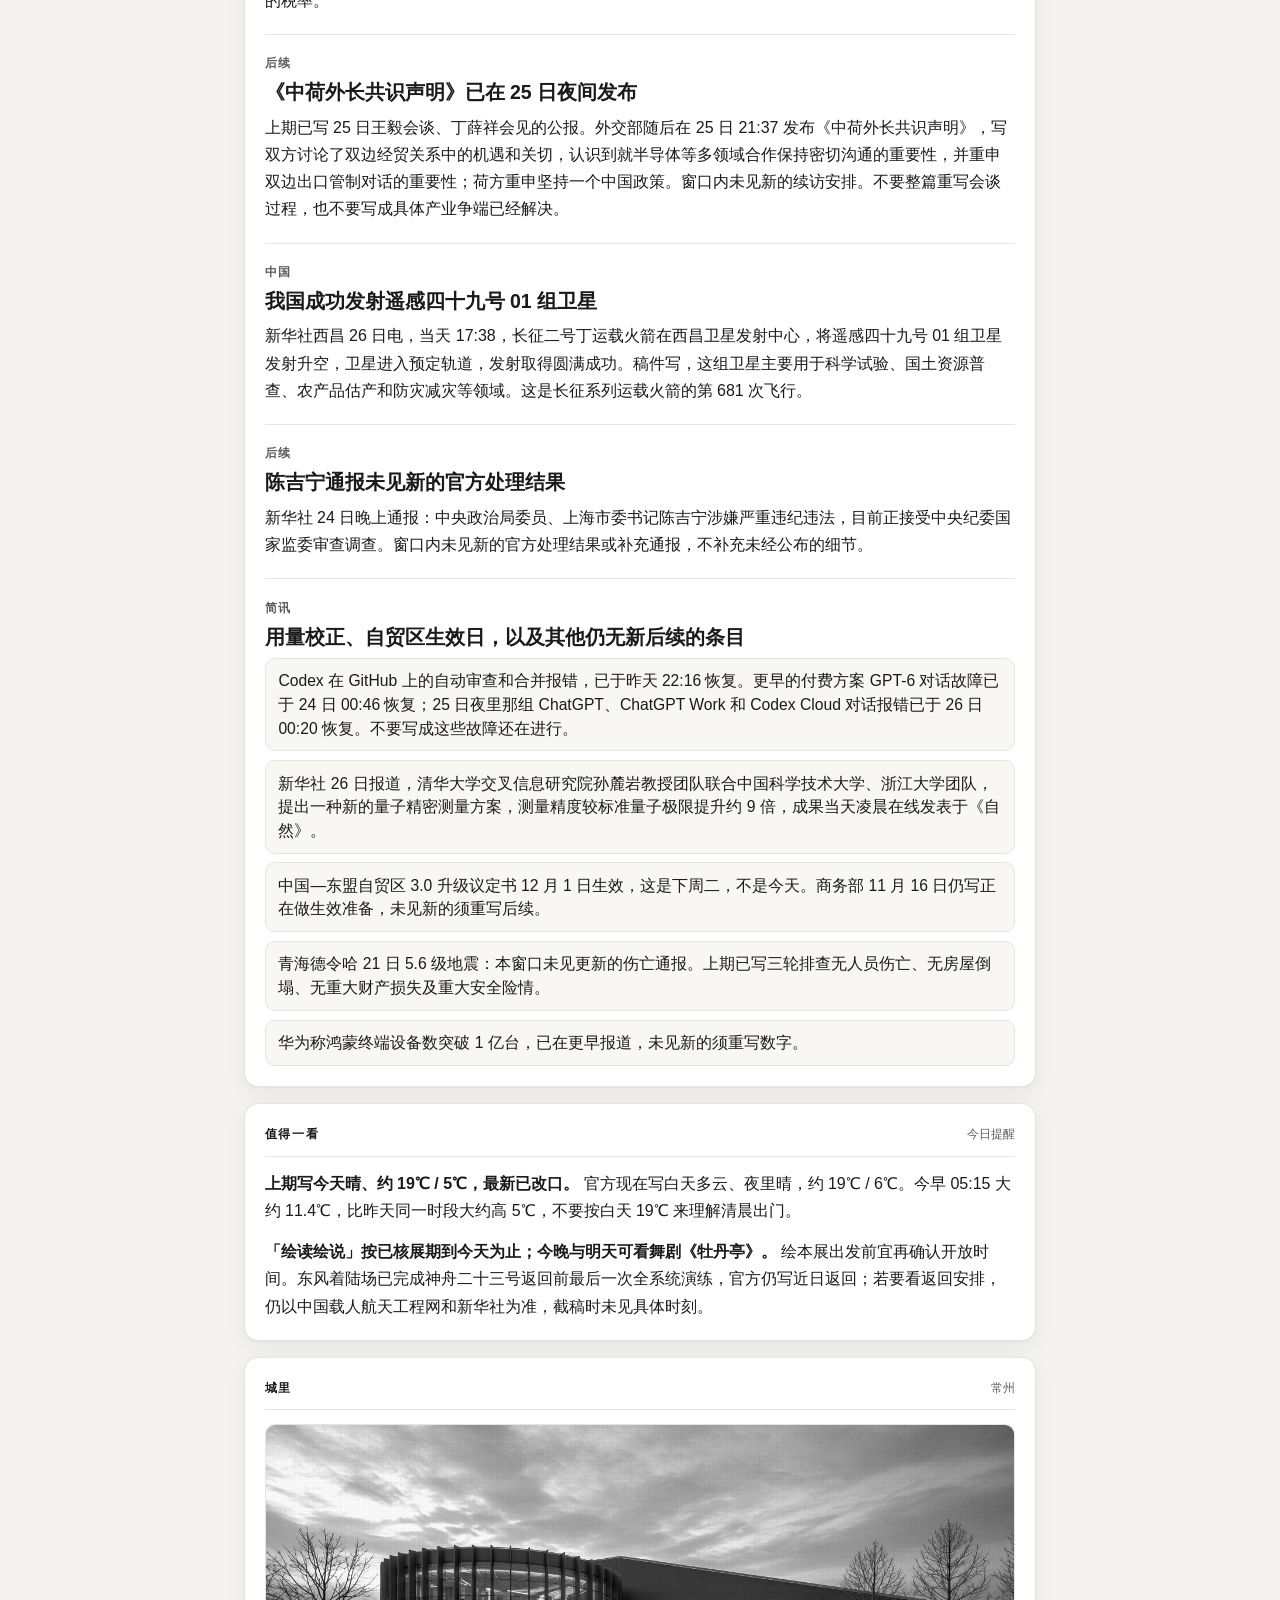
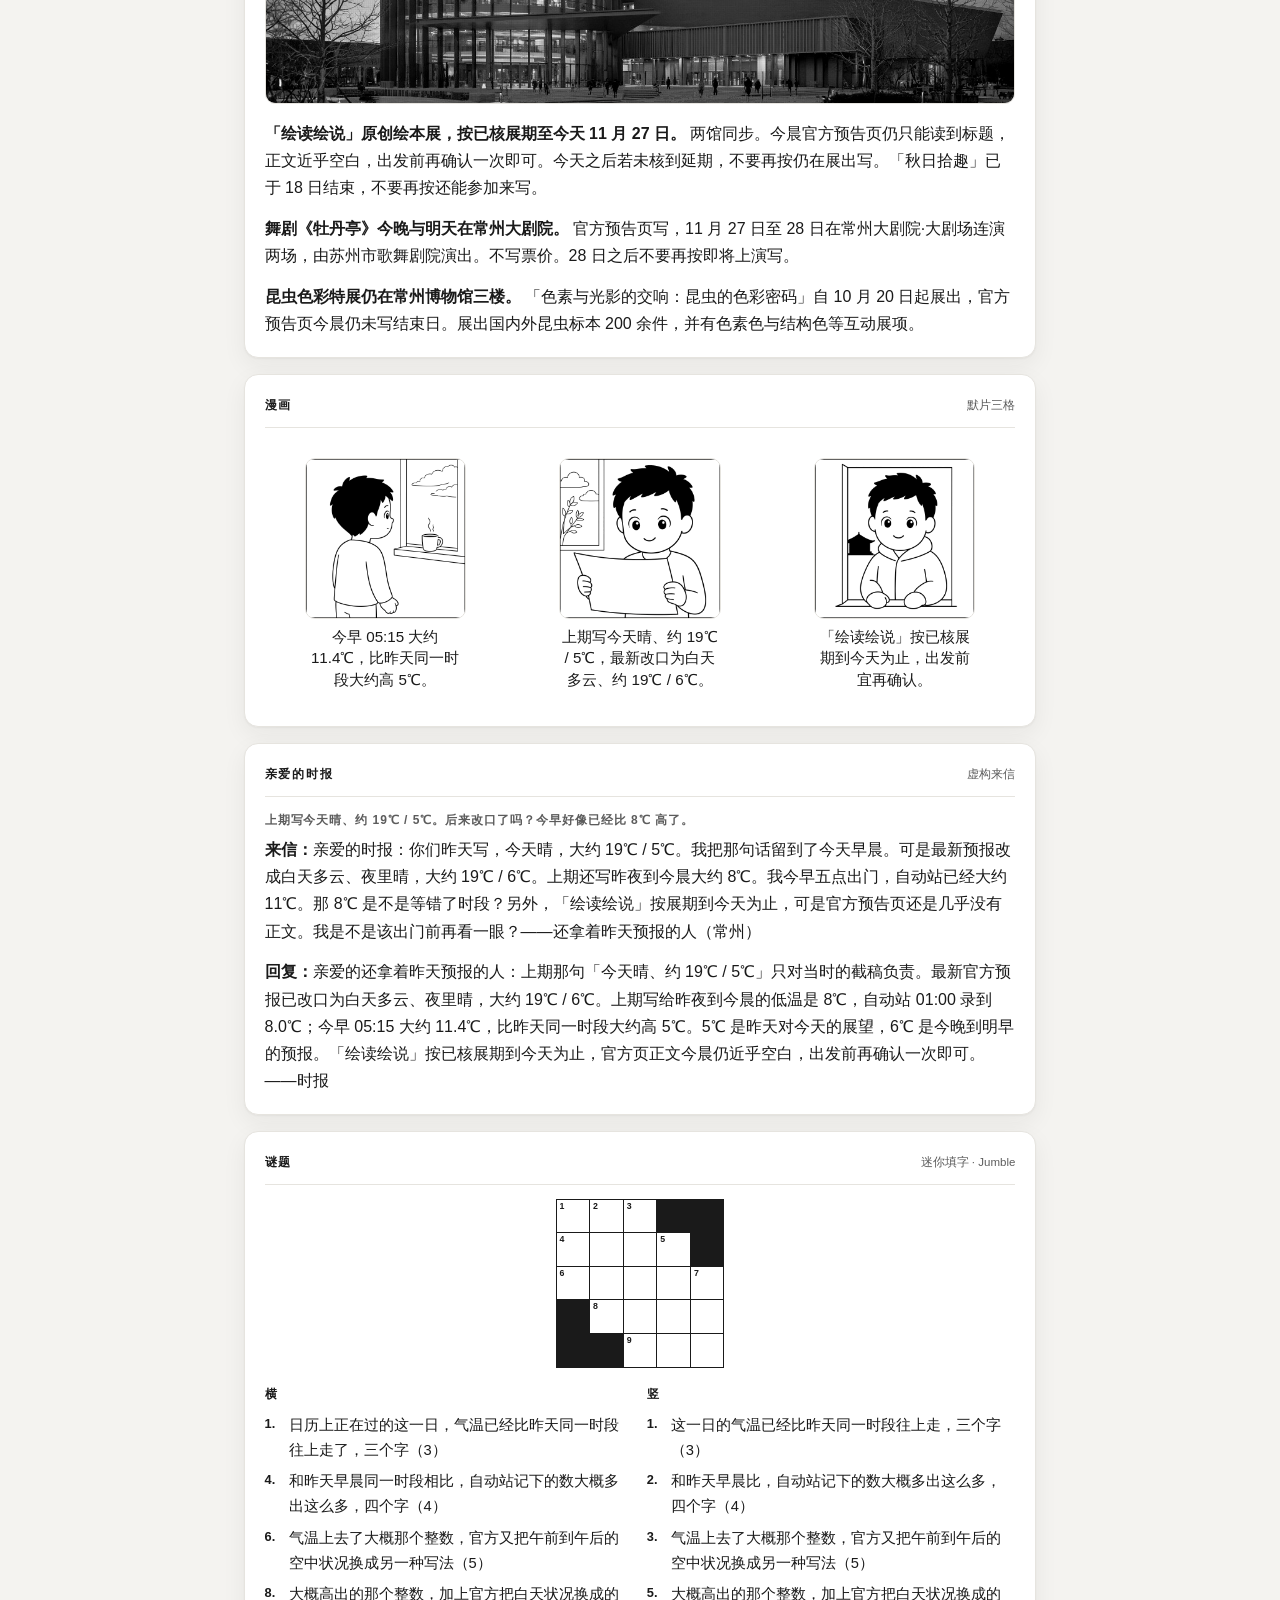
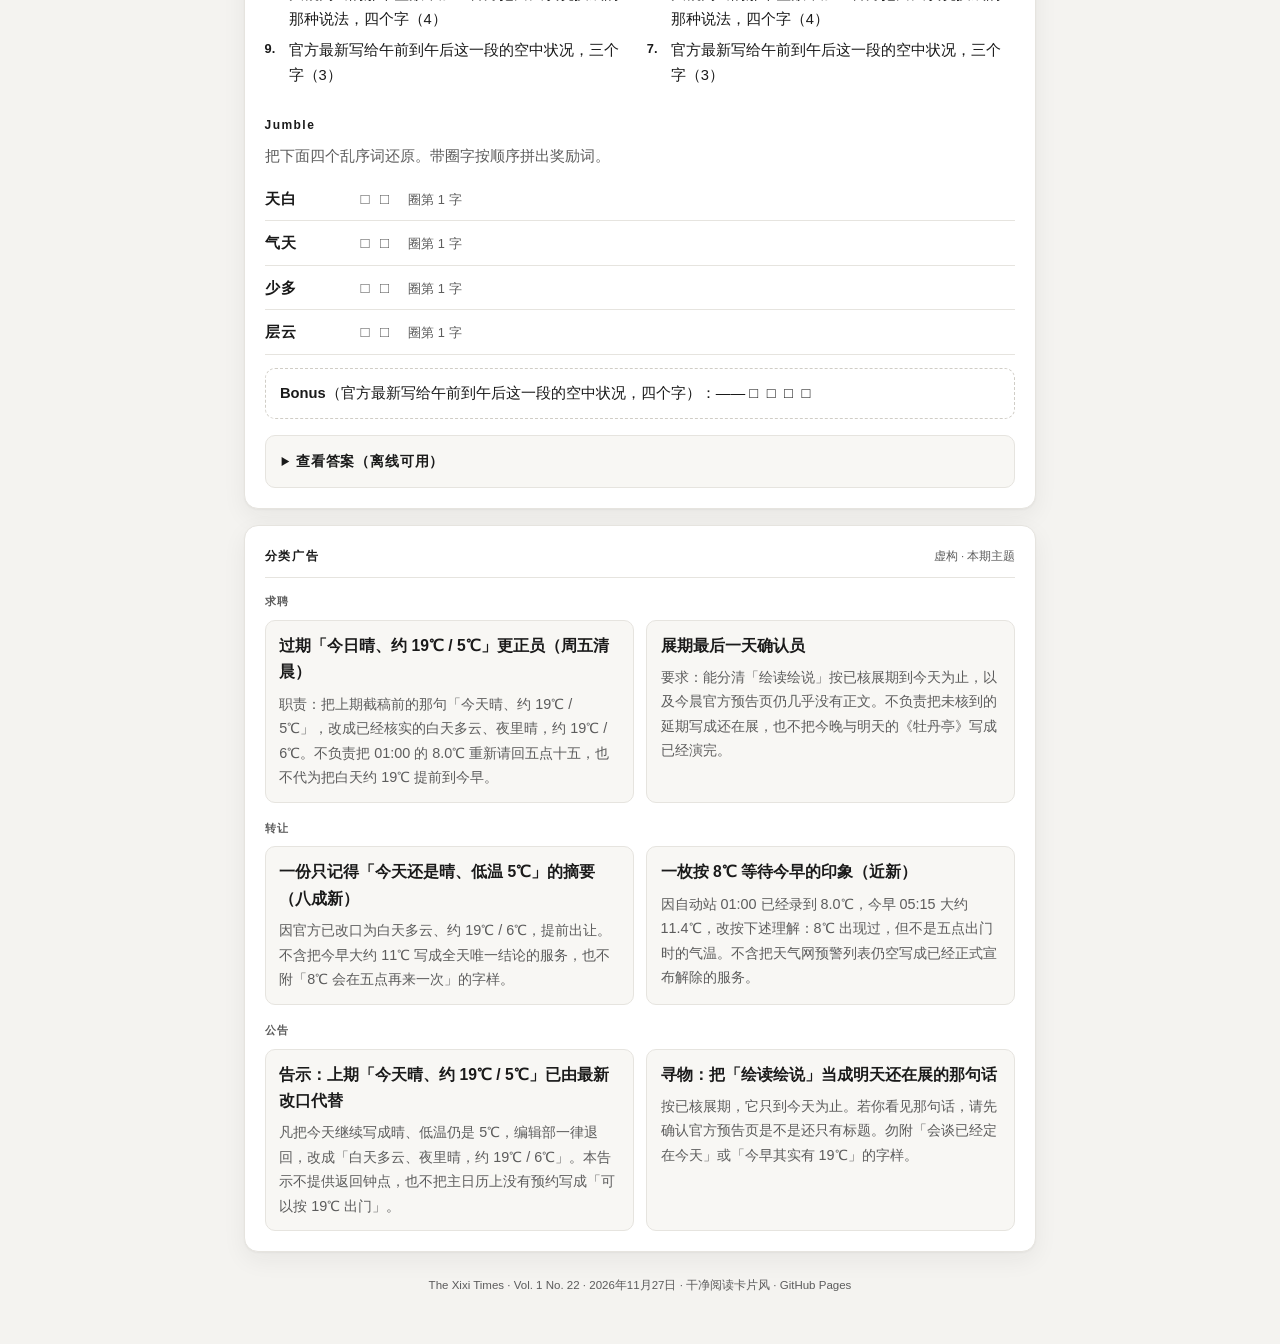
==== commit f2ccf8fc: "Publish The Xixi Times Vol.1 No.22 (2026-11-27) Co-authored-by: xixi <shanxixi0329@gmail.com>" ====
--- a/docs/index.html
+++ b/docs/index.html
@@ -12,8 +12,8 @@
   <article class="card">
     <h1 class="hed">The Xixi Times</h1>
     <p class="dek">最新一期已就绪。</p>
-    <p><a href="latest.html">打开最新一期（Vol.1 No.21 · 2026-11-26）</a></p>
-    <p style="font-size:0.9rem;color:#5c5c5c;"><a href="2026-11-26.html">日期版 2026-11-26</a></p>
+    <p><a href="latest.html">打开最新一期（Vol.1 No.22 · 2026-11-27）</a></p>
+    <p style="font-size:0.9rem;color:#5c5c5c;"><a href="2026-11-27.html">日期版 2026-11-27</a></p>
   </article>
 </main>
 </body>
